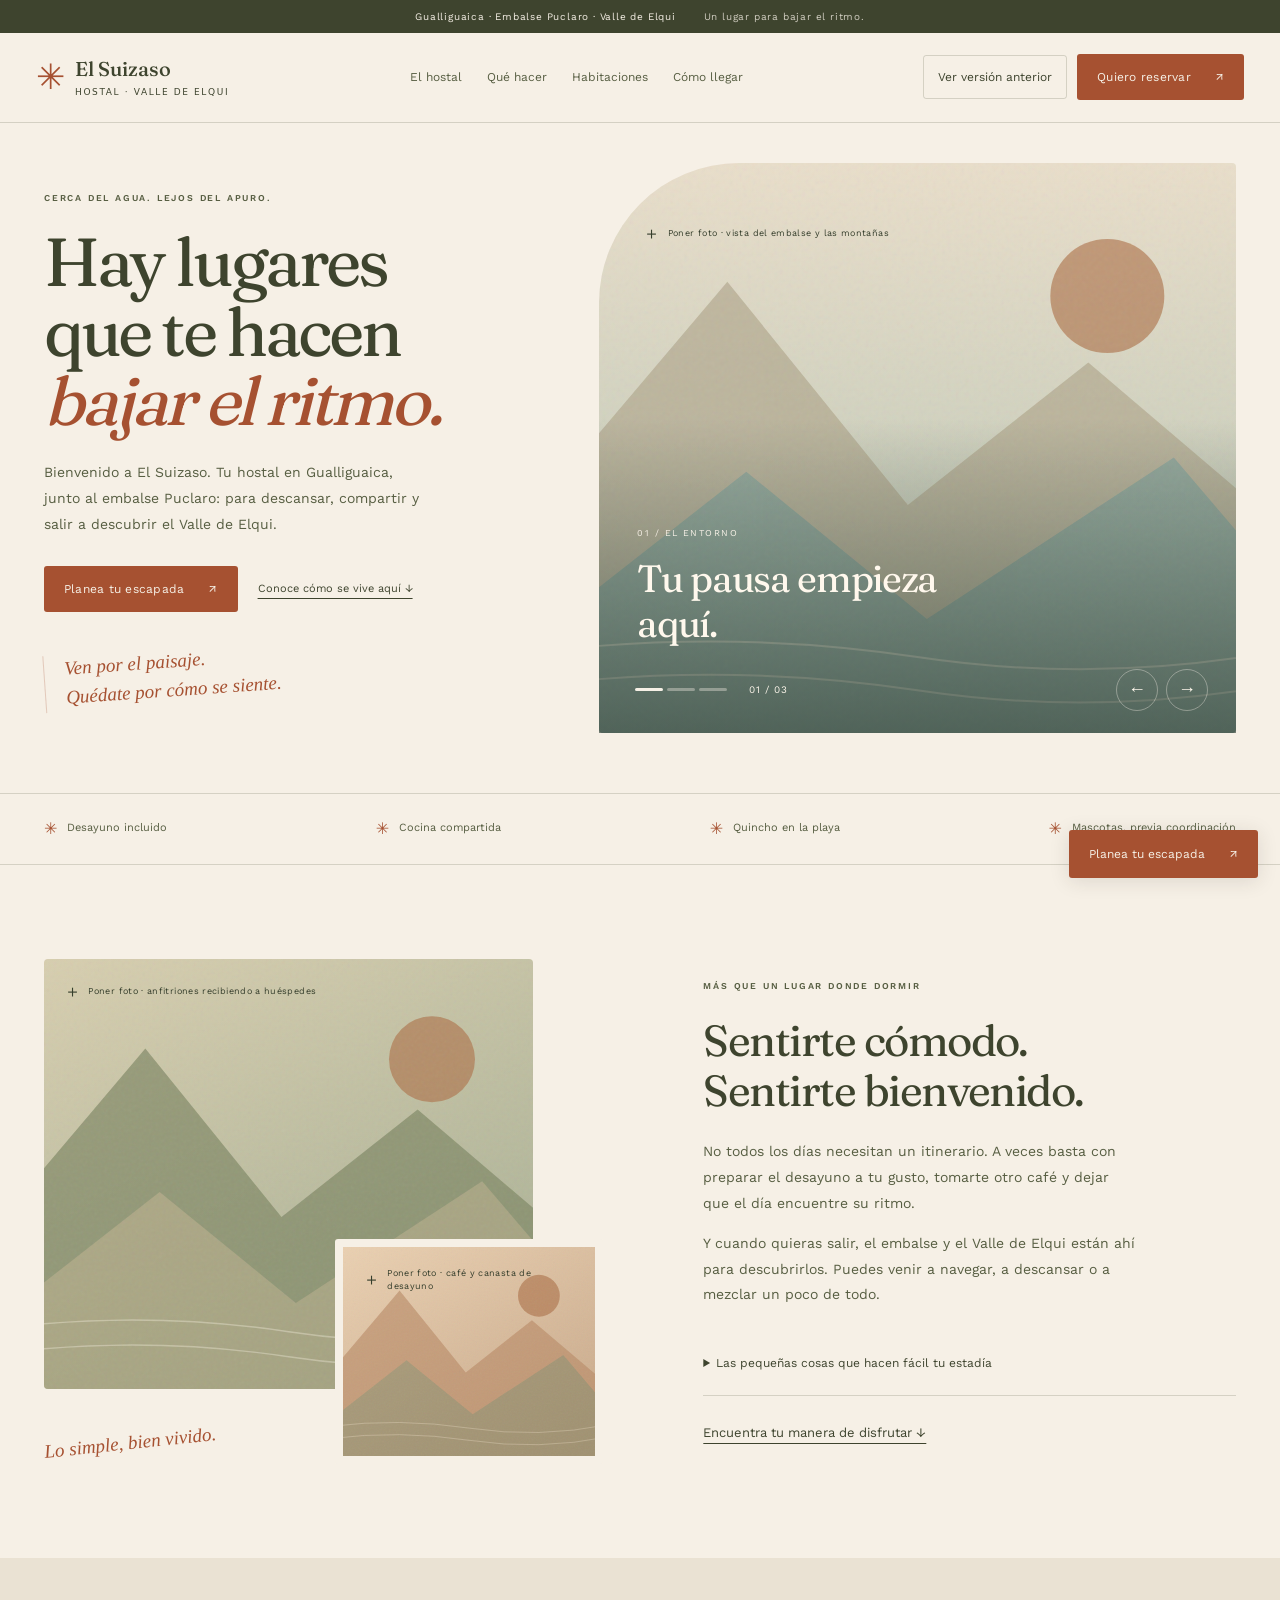
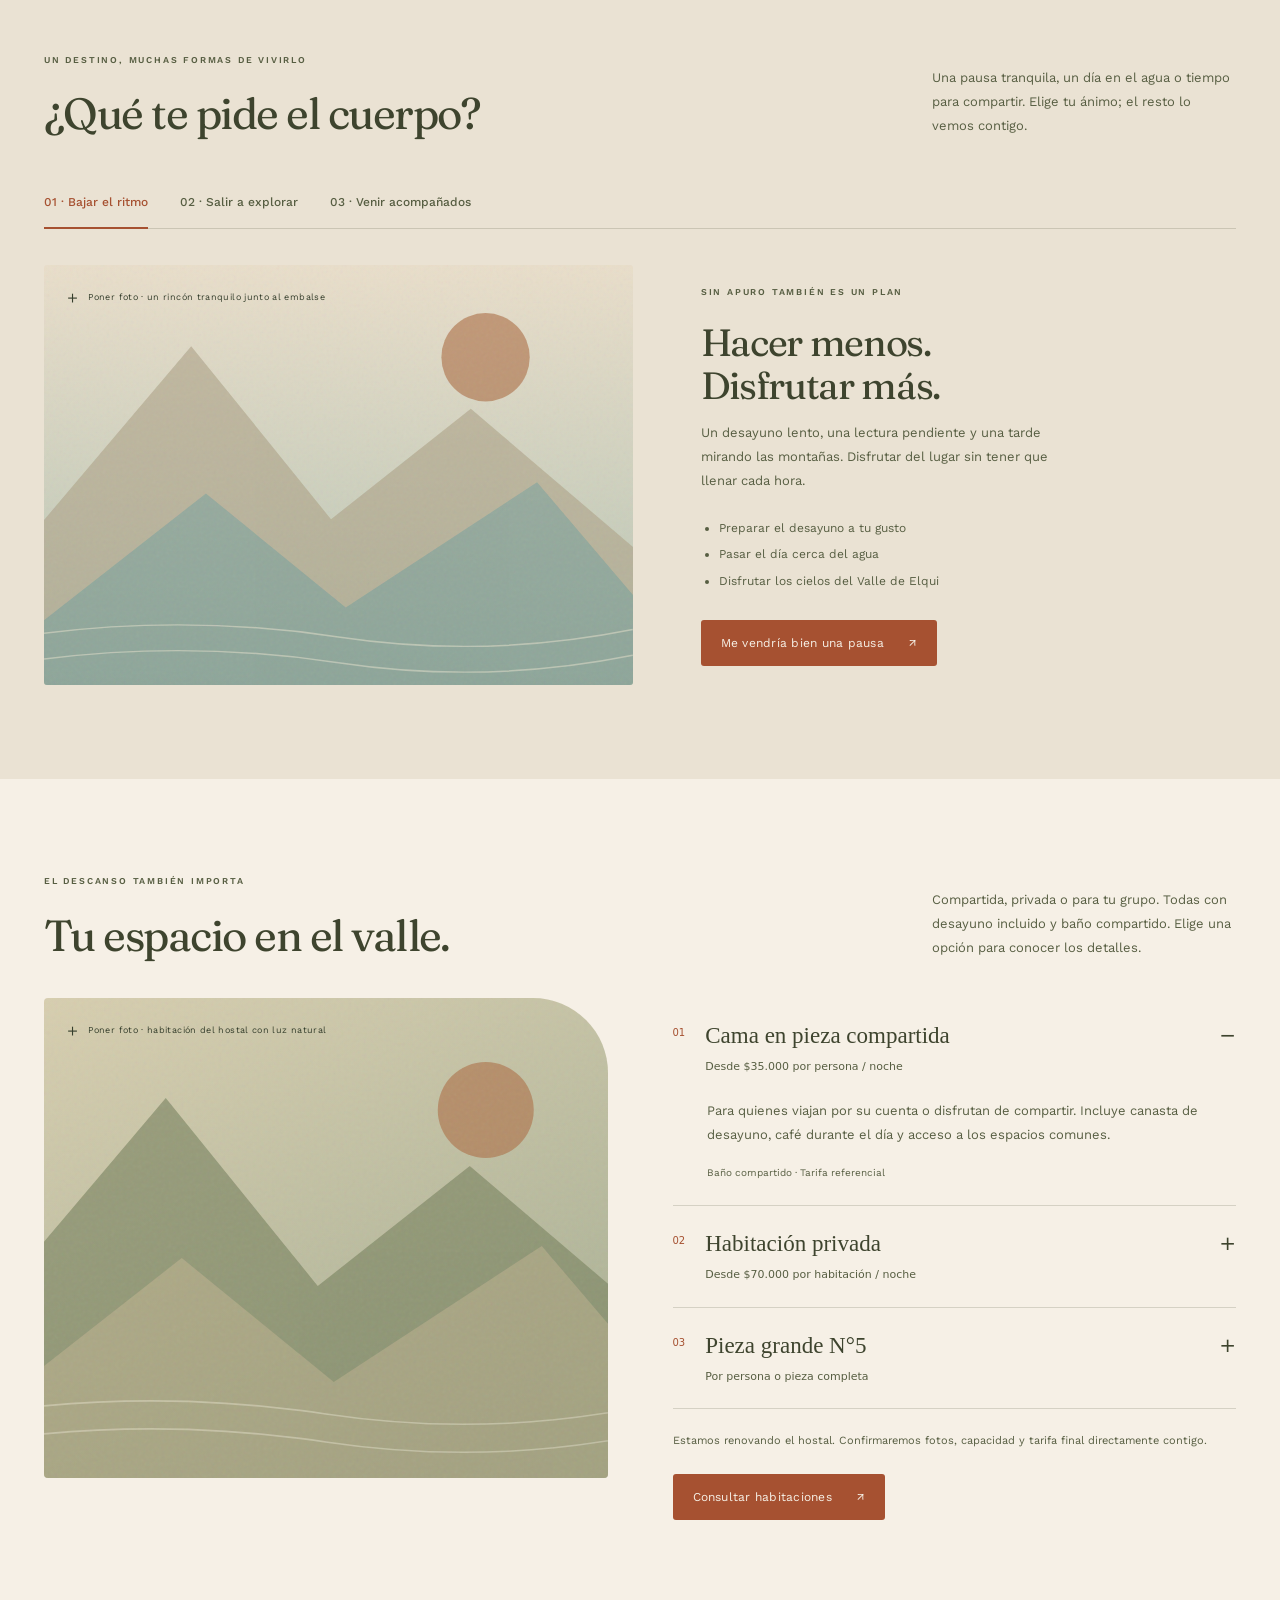
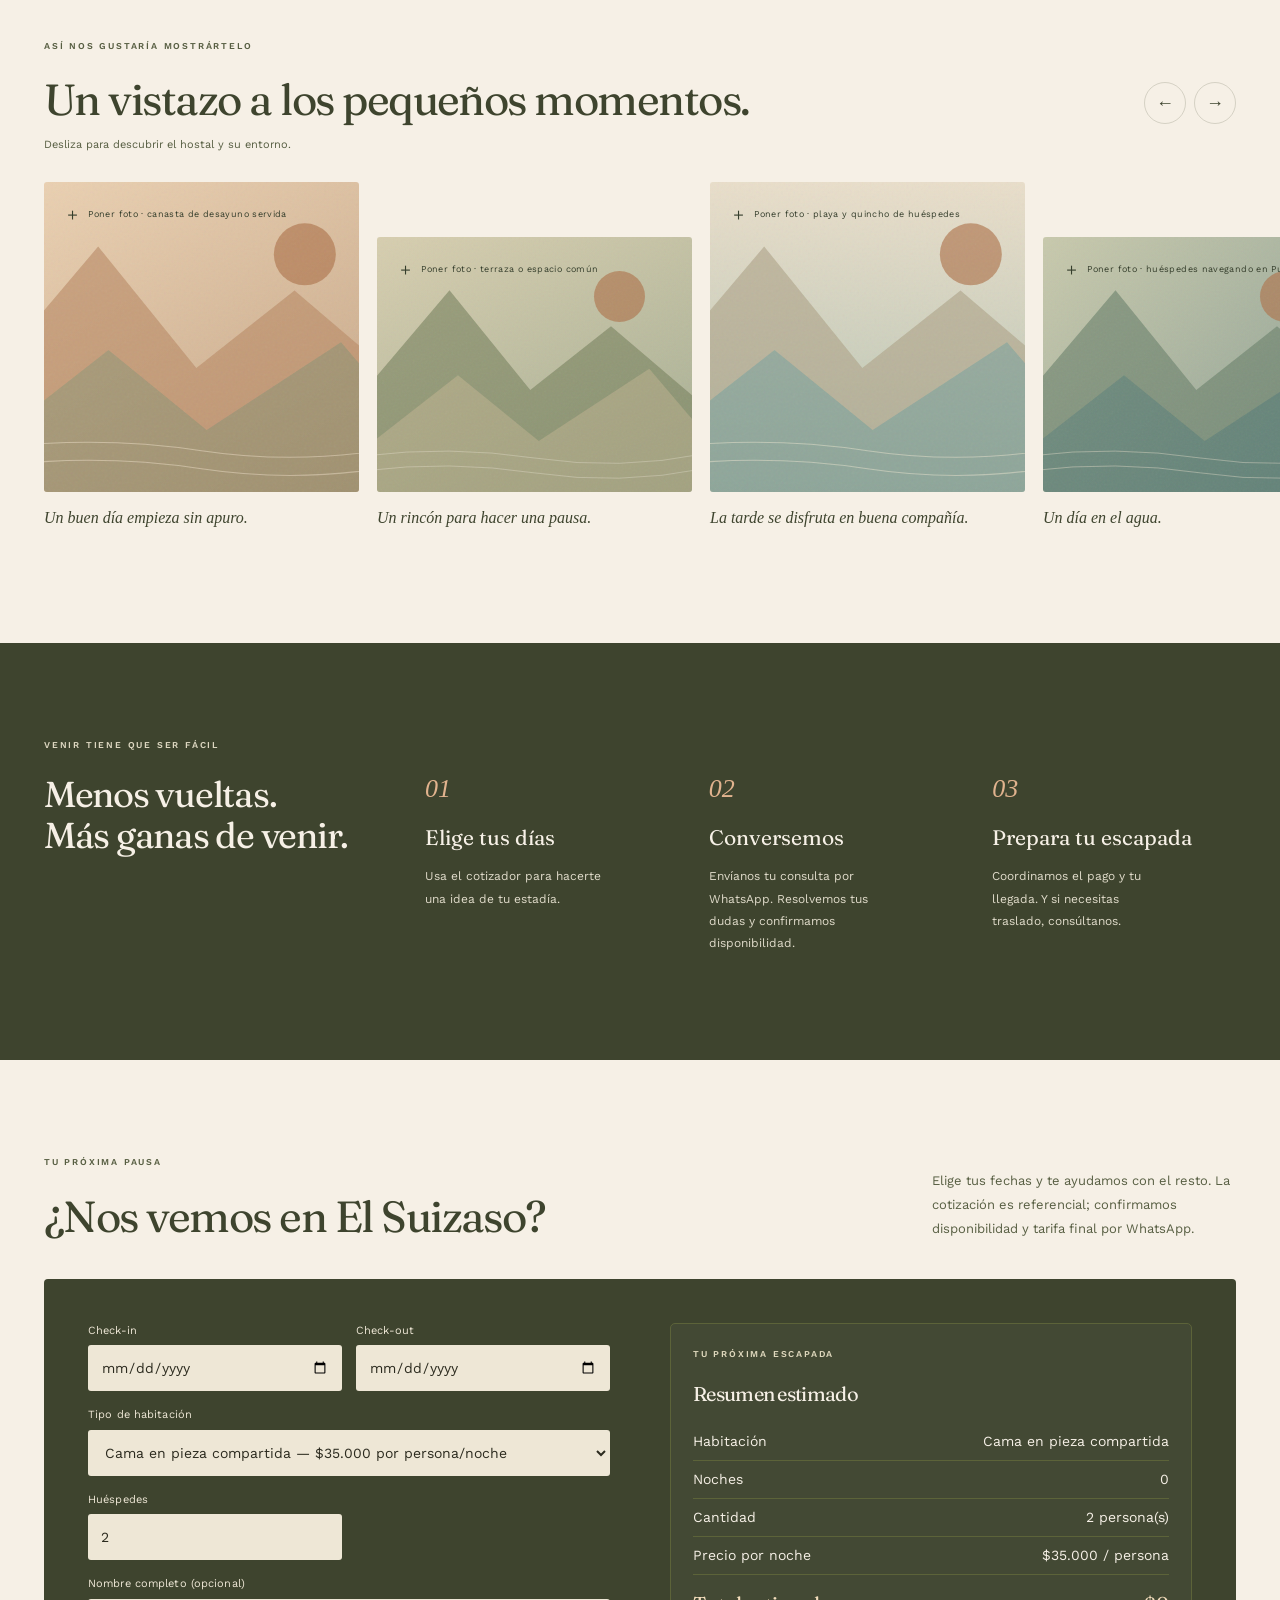
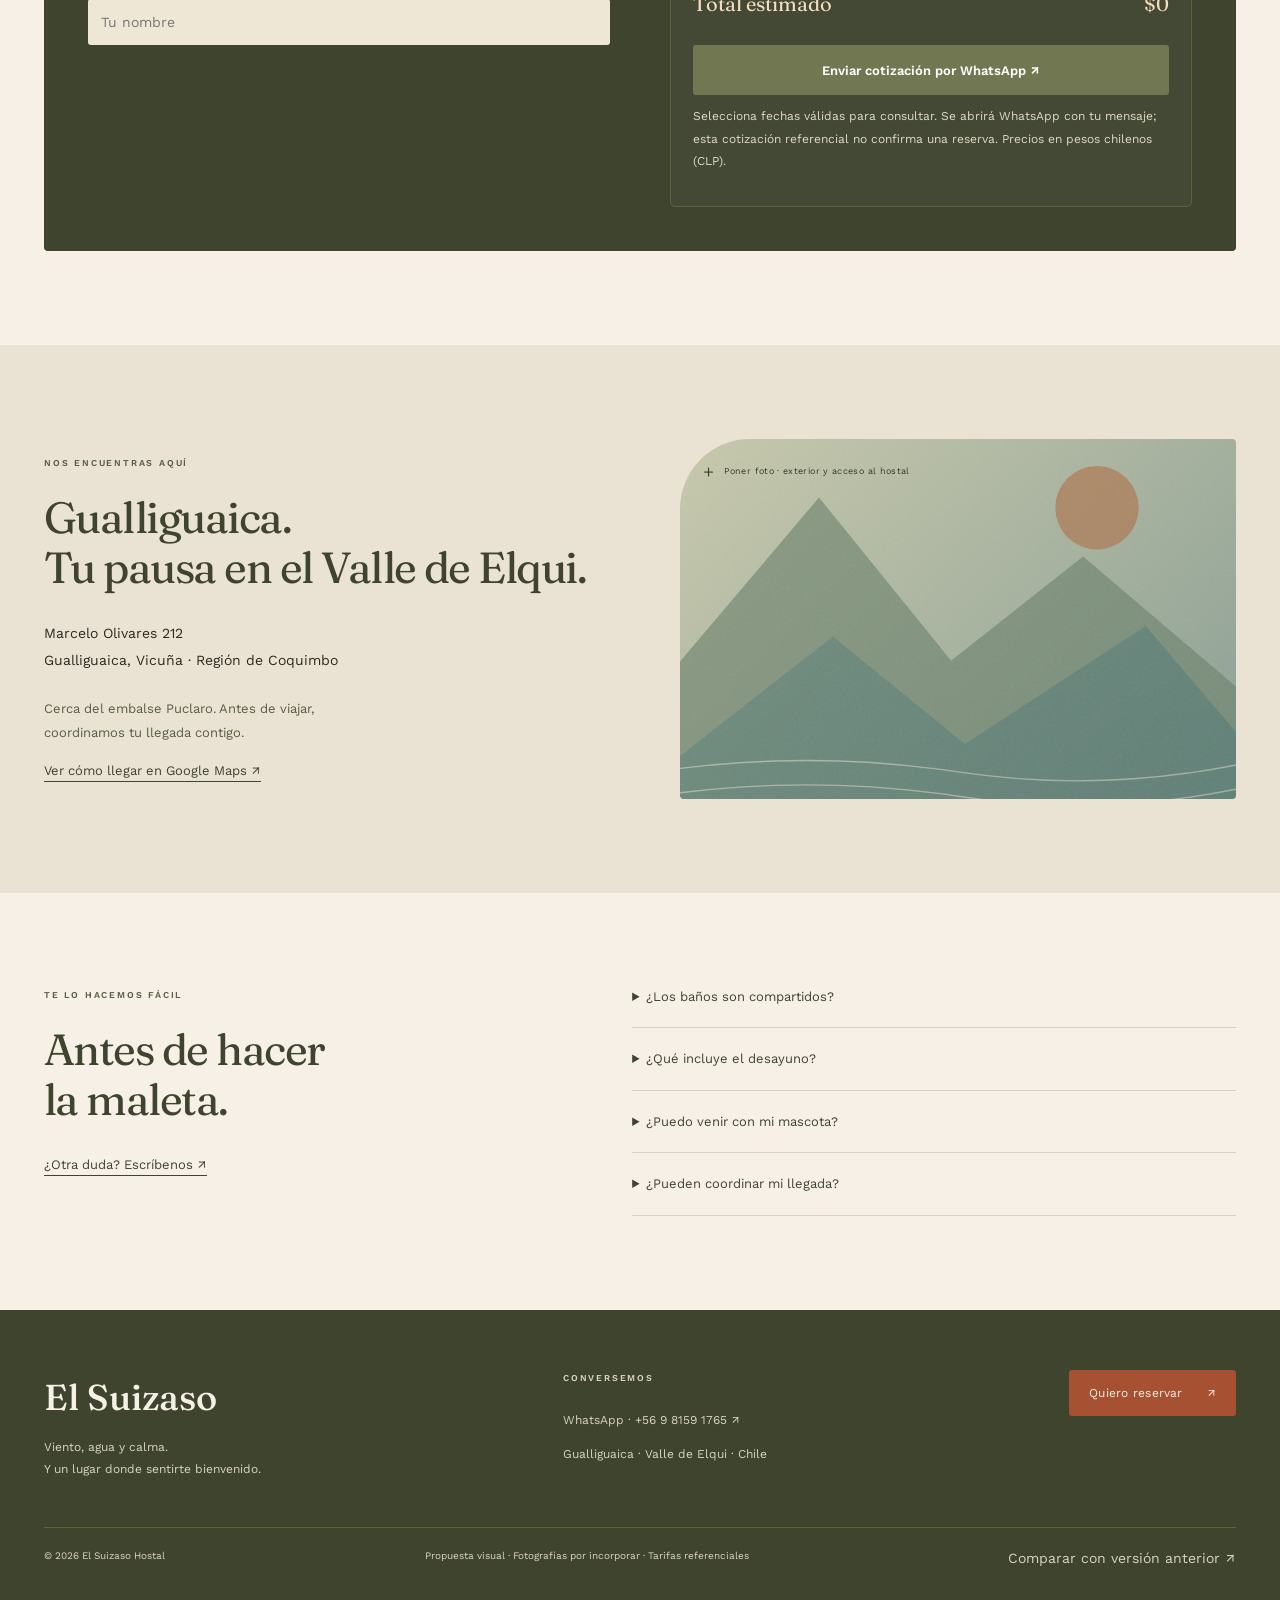
==== propuesta.html @ ba6cda64 "Add warm photo-led proposal with manual carousel, progressive exploration and comparison navigation" ====
<!DOCTYPE html><html lang="es"><head>
<meta charset="UTF-8">
<meta name="viewport" content="width=device-width, initial-scale=1.0">
<title>El Suizaso · Una pausa junto al Puclaro | Nueva propuesta</title>
<meta name="description" content="El Suizaso: hostal en Gualliguaica, cerca del embalse Puclaro, Valle de Elqui. Habitaciones privadas y compartidas, desayuno y consultas por WhatsApp.">
<meta name="theme-color" content="#3f4227">
<meta name="robots" content="noindex,follow">
<meta property="og:type" content="website">
<meta property="og:locale" content="es_CL">
<meta property="og:site_name" content="El Suizaso">
<meta property="og:title" content="El Suizaso · Tu pausa junto al Puclaro">
<meta property="og:description" content="Hostal en Gualliguaica, Valle de Elqui. Descanso, desayuno y kitesurf cerca del embalse Puclaro.">
<meta name="twitter:card" content="summary">
<link rel="icon" type="image/svg+xml" href="assets/favicon.svg">
<link rel="preload" href="assets/fraunces-400.woff" as="font" type="font/woff" crossorigin>
<link rel="preload" href="assets/work-sans-400.woff" as="font" type="font/woff" crossorigin>
<link rel="stylesheet" href="assets/styles.css?v=20261108-propuesta"><link rel="stylesheet" href="assets/propuesta.css">
<script src="assets/main.js" defer></script><script src="assets/propuesta.js" defer></script>

<script type="application/ld+json">{"@context": "https://schema.org", "@type": "Hostel", "name": "El Suizaso", "description": "Hostal en Gualliguaica, cerca del embalse Puclaro, Valle de Elqui. Habitaciones privadas y compartidas con baños compartidos y desayuno incluido.", "telephone": "+56981591765", "address": {"@type": "PostalAddress", "streetAddress": "Marcelo Olivares 212", "addressLocality": "Gualliguaica, Vicuña", "addressRegion": "Coquimbo", "addressCountry": "CL"}, "petsAllowed": true, "url": "https://el-suizaso.vercel.app/", "@id": "https://el-suizaso.vercel.app/#hostal"}</script>

<!-- DOMAIN-SEO --><link rel="canonical" href="https://el-suizaso.vercel.app/propuesta"><meta property="og:url" content="https://el-suizaso.vercel.app/"><!-- /DOMAIN-SEO -->
</head><body class="proposal-page"><a class="skip-link" href="#contenido">Saltar al contenido</a>
<div class="location-strip">Gualliguaica · Embalse Puclaro · Valle de Elqui <span>Un lugar para bajar el ritmo.</span></div>
<header><div class="nav"><a class="brand" href="/" aria-label="El Suizaso, versión original"><span class="brand-symbol" aria-hidden="true">✳</span><span class="display">El Suizaso<small>HOSTAL · VALLE DE ELQUI</small></span></a><button class="menu-toggle" type="button" aria-expanded="false" aria-controls="menu">Menú ☰</button><nav class="navlinks" id="menu" aria-label="Navegación principal"><a href="#experiencia">El hostal</a><a href="#panoramas">Qué hacer</a><a href="#habitaciones">Habitaciones</a><a href="#ubicacion">Cómo llegar</a></nav><div class="nav-actions"><a class="proposal-link" href="/">Ver versión anterior</a><a class="nav-cta " href="#reservar">Quiero reservar <span aria-hidden="true">↗</span></a></div></div></header>
<noscript><style>.plan-tabs,.slider-controls,.gallery-controls{display:none}.plan-panel[hidden]{display:grid!important;margin-top:32px}</style></noscript><main id="contenido">
<section class="p-hero"><div class="wrap p-hero-layout"><div class="p-hero-copy"><p class="eyebrow">CERCA DEL AGUA. LEJOS DEL APURO.</p><h1>Hay lugares<br>que te hacen<br><em>bajar el ritmo.</em></h1><p>Bienvenido a El Suizaso. Tu hostal en Gualliguaica, junto al embalse Puclaro: para descansar, compartir y salir a descubrir el Valle de Elqui.</p><div class="p-actions"><a class="nav-cta " href="#reservar">Planea tu escapada <span aria-hidden="true">↗</span></a><a class="text-link" href="#experiencia">Conoce cómo se vive aquí ↓</a></div><div class="hero-handnote">Ven por el paisaje.<br>Quédate por cómo se siente.</div></div>
<div class="hero-slider" role="region" aria-roledescription="carrusel" aria-label="Un vistazo a tu estadía"><div class="slide" data-slide><div class="photo photo-lake " role="img" aria-label="Espacio para fotografía: vista del embalse y las montañas"><span class="photo-grain" aria-hidden="true"></span><svg class="photo-landscape" viewBox="0 0 800 600" preserveAspectRatio="xMidYMid slice" aria-hidden="true"><circle cx="600" cy="140" r="60"/><path class="mountain-back" d="M-50 420 200 125 390 360 580 210 850 440V650H-50Z"/><path class="mountain-front" d="M-80 560 220 325 410 480 670 310 900 580V650H-80Z"/><path class="water-line" d="M0 515Q200 490 400 520T800 510M0 550Q200 525 400 555T800 545"/></svg><span class="photo-label"><span aria-hidden="true">＋</span> Poner foto · vista del embalse y las montañas</span></div><div class="slide-caption"><span>01 / EL ENTORNO</span><h2>Tu pausa empieza aquí.</h2></div></div><div class="slide" data-slide hidden><div class="photo photo-home " role="img" aria-label="Espacio para fotografía: terraza o rincón de descanso del hostal"><span class="photo-grain" aria-hidden="true"></span><svg class="photo-landscape" viewBox="0 0 800 600" preserveAspectRatio="xMidYMid slice" aria-hidden="true"><circle cx="600" cy="140" r="60"/><path class="mountain-back" d="M-50 420 200 125 390 360 580 210 850 440V650H-50Z"/><path class="mountain-front" d="M-80 560 220 325 410 480 670 310 900 580V650H-80Z"/><path class="water-line" d="M0 515Q200 490 400 520T800 510M0 550Q200 525 400 555T800 545"/></svg><span class="photo-label"><span aria-hidden="true">＋</span> Poner foto · terraza o rincón de descanso del hostal</span></div><div class="slide-caption"><span>02 / EL HOSTAL</span><h2>Estar también es un panorama.</h2></div></div><div class="slide" data-slide hidden><div class="photo photo-warm " role="img" aria-label="Espacio para fotografía: desayuno y momentos compartidos"><span class="photo-grain" aria-hidden="true"></span><svg class="photo-landscape" viewBox="0 0 800 600" preserveAspectRatio="xMidYMid slice" aria-hidden="true"><circle cx="600" cy="140" r="60"/><path class="mountain-back" d="M-50 420 200 125 390 360 580 210 850 440V650H-50Z"/><path class="mountain-front" d="M-80 560 220 325 410 480 670 310 900 580V650H-80Z"/><path class="water-line" d="M0 515Q200 490 400 520T800 510M0 550Q200 525 400 555T800 545"/></svg><span class="photo-label"><span aria-hidden="true">＋</span> Poner foto · desayuno y momentos compartidos</span></div><div class="slide-caption"><span>03 / LOS PEQUEÑOS MOMENTOS</span><h2>Un café. Una conversación. Ningún apuro.</h2></div></div><div class="slider-controls"><div class="slider-dots" role="group" aria-label="Elegir fotografía"><button type="button" data-slide-to="0" aria-label="Ver el entorno" aria-pressed="true"></button><button type="button" data-slide-to="1" aria-label="Ver el hostal" aria-pressed="false"></button><button type="button" data-slide-to="2" aria-label="Ver los momentos" aria-pressed="false"></button></div><span class="slider-count" aria-live="polite" aria-atomic="true">01 / 03</span><div class="slider-arrows"><button type="button" data-slide-prev aria-label="Fotografía anterior">←</button><button type="button" data-slide-next aria-label="Fotografía siguiente">→</button></div></div></div></div></section>
<div class="comfort-strip"><div class="wrap"><span>Desayuno incluido</span><span>Cocina compartida</span><span>Quincho en la playa</span><span>Mascotas, previa coordinación</span></div></div>
<section id="experiencia" class="experience"><div class="wrap story-layout"><div class="story-photos"><div class="photo photo-home story-main" role="img" aria-label="Espacio para fotografía: anfitriones recibiendo a huéspedes"><span class="photo-grain" aria-hidden="true"></span><svg class="photo-landscape" viewBox="0 0 800 600" preserveAspectRatio="xMidYMid slice" aria-hidden="true"><circle cx="600" cy="140" r="60"/><path class="mountain-back" d="M-50 420 200 125 390 360 580 210 850 440V650H-50Z"/><path class="mountain-front" d="M-80 560 220 325 410 480 670 310 900 580V650H-80Z"/><path class="water-line" d="M0 515Q200 490 400 520T800 510M0 550Q200 525 400 555T800 545"/></svg><span class="photo-label"><span aria-hidden="true">＋</span> Poner foto · anfitriones recibiendo a huéspedes</span></div><div class="photo photo-warm story-detail" role="img" aria-label="Espacio para fotografía: café y canasta de desayuno"><span class="photo-grain" aria-hidden="true"></span><svg class="photo-landscape" viewBox="0 0 800 600" preserveAspectRatio="xMidYMid slice" aria-hidden="true"><circle cx="600" cy="140" r="60"/><path class="mountain-back" d="M-50 420 200 125 390 360 580 210 850 440V650H-50Z"/><path class="mountain-front" d="M-80 560 220 325 410 480 670 310 900 580V650H-80Z"/><path class="water-line" d="M0 515Q200 490 400 520T800 510M0 550Q200 525 400 555T800 545"/></svg><span class="photo-label"><span aria-hidden="true">＋</span> Poner foto · café y canasta de desayuno</span></div><span class="photo-note">Lo simple, bien vivido.</span></div><div class="story-copy"><p class="eyebrow">MÁS QUE UN LUGAR DONDE DORMIR</p><h2>Sentirte cómodo.<br>Sentirte bienvenido.</h2><p>No todos los días necesitan un itinerario. A veces basta con preparar el desayuno a tu gusto, tomarte otro café y dejar que el día encuentre su ritmo.</p><p>Y cuando quieras salir, el embalse y el Valle de Elqui están ahí para descubrirlos. Puedes venir a navegar, a descansar o a mezclar un poco de todo.</p><details class="story-details"><summary>Las pequeñas cosas que hacen fácil tu estadía</summary><p>Desayuno en canasta, café durante el día, cocina compartida y acceso a refrigerador. Además, podemos coordinar tu llegada, el traslado desde el aeropuerto y horarios de entrada y salida según disponibilidad.</p></details><a class="text-link" href="#panoramas">Encuentra tu manera de disfrutar ↓</a></div></div></section>
<section id="panoramas" class="plans"><div class="wrap"><div class="p-section-head"><div><p class="eyebrow">UN DESTINO, MUCHAS FORMAS DE VIVIRLO</p><h2>¿Qué te pide el cuerpo?</h2></div><p>Una pausa tranquila, un día en el agua o tiempo para compartir. Elige tu ánimo; el resto lo vemos contigo.</p></div><div class="plan-tabs" role="tablist" aria-label="Ideas para tu estadía"><button role="tab" id="tab-calma" aria-selected="true" aria-controls="panel-calma" tabindex="0" type="button">01 · Bajar el ritmo</button><button role="tab" id="tab-agua" aria-selected="false" aria-controls="panel-agua" tabindex="-1" type="button">02 · Salir a explorar</button><button role="tab" id="tab-juntos" aria-selected="false" aria-controls="panel-juntos" tabindex="-1" type="button">03 · Venir acompañados</button></div>
<div class="plan-panel" id="panel-calma" role="tabpanel" aria-labelledby="tab-calma" tabindex="0"><div class="photo photo-lake " role="img" aria-label="Espacio para fotografía: un rincón tranquilo junto al embalse"><span class="photo-grain" aria-hidden="true"></span><svg class="photo-landscape" viewBox="0 0 800 600" preserveAspectRatio="xMidYMid slice" aria-hidden="true"><circle cx="600" cy="140" r="60"/><path class="mountain-back" d="M-50 420 200 125 390 360 580 210 850 440V650H-50Z"/><path class="mountain-front" d="M-80 560 220 325 410 480 670 310 900 580V650H-80Z"/><path class="water-line" d="M0 515Q200 490 400 520T800 510M0 550Q200 525 400 555T800 545"/></svg><span class="photo-label"><span aria-hidden="true">＋</span> Poner foto · un rincón tranquilo junto al embalse</span></div><div class="plan-copy"><p class="eyebrow">SIN APURO TAMBIÉN ES UN PLAN</p><h3>Hacer menos.<br>Disfrutar más.</h3><p>Un desayuno lento, una lectura pendiente y una tarde mirando las montañas. Disfrutar del lugar sin tener que llenar cada hora.</p><ul><li>Preparar el desayuno a tu gusto</li><li>Pasar el día cerca del agua</li><li>Disfrutar los cielos del Valle de Elqui</li></ul><a class="nav-cta " href="#reservar">Me vendría bien una pausa <span aria-hidden="true">↗</span></a></div></div>
<div class="plan-panel" id="panel-agua" role="tabpanel" aria-labelledby="tab-agua" tabindex="0" hidden><div class="photo photo-olive " role="img" aria-label="Espacio para fotografía: kitesurf y actividades en el embalse Puclaro"><span class="photo-grain" aria-hidden="true"></span><svg class="photo-landscape" viewBox="0 0 800 600" preserveAspectRatio="xMidYMid slice" aria-hidden="true"><circle cx="600" cy="140" r="60"/><path class="mountain-back" d="M-50 420 200 125 390 360 580 210 850 440V650H-50Z"/><path class="mountain-front" d="M-80 560 220 325 410 480 670 310 900 580V650H-80Z"/><path class="water-line" d="M0 515Q200 490 400 520T800 510M0 550Q200 525 400 555T800 545"/></svg><span class="photo-label"><span aria-hidden="true">＋</span> Poner foto · kitesurf y actividades en el embalse Puclaro</span></div><div class="plan-copy"><p class="eyebrow">PARA LOS DÍAS CON GANAS DE MÁS</p><h3>Un poco de viento.<br>Muchas ganas de salir.</h3><p>Puclaro es uno de los spots de kitesurf conocidos de Chile. Consulta por escuelas de la zona, clases y convenios para huéspedes, o pregunta por ideas para recorrer el valle.</p><ul><li>Kitesurf en el embalse Puclaro</li><li>Consultar opciones para conocer el Valle de Elqui</li><li>Guardado de equipos, con condiciones por confirmar</li></ul><a class="nav-cta " href="#reservar">Planear mi estadía <span aria-hidden="true">↗</span></a></div></div>
<div class="plan-panel" id="panel-juntos" role="tabpanel" aria-labelledby="tab-juntos" tabindex="0" hidden><div class="photo photo-warm " role="img" aria-label="Espacio para fotografía: amigos compartiendo en el quincho"><span class="photo-grain" aria-hidden="true"></span><svg class="photo-landscape" viewBox="0 0 800 600" preserveAspectRatio="xMidYMid slice" aria-hidden="true"><circle cx="600" cy="140" r="60"/><path class="mountain-back" d="M-50 420 200 125 390 360 580 210 850 440V650H-50Z"/><path class="mountain-front" d="M-80 560 220 325 410 480 670 310 900 580V650H-80Z"/><path class="water-line" d="M0 515Q200 490 400 520T800 510M0 550Q200 525 400 555T800 545"/></svg><span class="photo-label"><span aria-hidden="true">＋</span> Poner foto · amigos compartiendo en el quincho</span></div><div class="plan-copy"><p class="eyebrow">LOS BUENOS MOMENTOS SE COMPARTEN</p><h3>Ven con los tuyos.<br>Haz espacio para estar.</h3><p>Una escapada con amigos, un viaje en grupo o unos días con tu mascota. Cuéntanos cómo vienes y coordinamos la opción de habitación que te acomode.</p><ul><li>Quincho en la playa para huéspedes</li><li>Habitaciones privadas y pieza grande</li><li>Mascotas, previa coordinación de condiciones</li></ul><a class="nav-cta " href="#reservar">Organizar nuestra escapada <span aria-hidden="true">↗</span></a></div></div></div></section>
<section id="habitaciones" class="p-rooms"><div class="wrap"><div class="p-section-head"><div><p class="eyebrow">EL DESCANSO TAMBIÉN IMPORTA</p><h2>Tu espacio en el valle.</h2></div><p>Compartida, privada o para tu grupo. Todas con desayuno incluido y baño compartido. Elige una opción para conocer los detalles.</p></div><div class="room-explore"><div class="photo photo-home room-feature" role="img" aria-label="Espacio para fotografía: habitación del hostal con luz natural"><span class="photo-grain" aria-hidden="true"></span><svg class="photo-landscape" viewBox="0 0 800 600" preserveAspectRatio="xMidYMid slice" aria-hidden="true"><circle cx="600" cy="140" r="60"/><path class="mountain-back" d="M-50 420 200 125 390 360 580 210 850 440V650H-50Z"/><path class="mountain-front" d="M-80 560 220 325 410 480 670 310 900 580V650H-80Z"/><path class="water-line" d="M0 515Q200 490 400 520T800 510M0 550Q200 525 400 555T800 545"/></svg><span class="photo-label"><span aria-hidden="true">＋</span> Poner foto · habitación del hostal con luz natural</span></div><div class="room-options"><details open><summary><span>01</span><span>Cama en pieza compartida<small>Desde $35.000 por persona / noche</small></span></summary><div class="room-description"><p>Para quienes viajan por su cuenta o disfrutan de compartir. Incluye canasta de desayuno, café durante el día y acceso a los espacios comunes.</p><span>Baño compartido · Tarifa referencial</span></div></details><details><summary><span>02</span><span>Habitación privada<small>Desde $70.000 por habitación / noche</small></span></summary><div class="room-description"><p>Un espacio para ti o tu grupo dentro de la vida del hostal. Incluye desayuno y acceso a cocina y quincho.</p><span>Baño compartido · Capacidad por confirmar · Tarifa referencial</span></div></details><details><summary><span>03</span><span>Pieza grande N°5<small>Por persona o pieza completa</small></span></summary><div class="room-description"><p>$35.000 por persona o $140.000 la pieza completa por noche. Consulta la capacidad y disponibilidad antes de confirmar.</p><span>Baño compartido · Desayuno incluido · Tarifas referenciales</span></div></details><p class="room-disclaimer">Estamos renovando el hostal. Confirmaremos fotos, capacidad y tarifa final directamente contigo.</p><a class="nav-cta " href="#reservar">Consultar habitaciones <span aria-hidden="true">↗</span></a></div></div></div></section>
<section class="moments" id="galeria"><div class="wrap"><div class="p-section-head"><div><p class="eyebrow">ASÍ NOS GUSTARÍA MOSTRÁRTELO</p><h2>Un vistazo a los pequeños momentos.</h2></div><div class="gallery-controls"><button type="button" data-gallery-prev aria-label="Ver fotografías anteriores">←</button><button type="button" data-gallery-next aria-label="Ver más fotografías">→</button></div></div><p class="gallery-help">Desliza para descubrir el hostal y su entorno.</p></div><div class="moment-track" tabindex="0" role="region" aria-label="Galería de espacios y momentos del hostal"><figure><div class="photo photo-warm " role="img" aria-label="Espacio para fotografía: canasta de desayuno servida"><span class="photo-grain" aria-hidden="true"></span><svg class="photo-landscape" viewBox="0 0 800 600" preserveAspectRatio="xMidYMid slice" aria-hidden="true"><circle cx="600" cy="140" r="60"/><path class="mountain-back" d="M-50 420 200 125 390 360 580 210 850 440V650H-50Z"/><path class="mountain-front" d="M-80 560 220 325 410 480 670 310 900 580V650H-80Z"/><path class="water-line" d="M0 515Q200 490 400 520T800 510M0 550Q200 525 400 555T800 545"/></svg><span class="photo-label"><span aria-hidden="true">＋</span> Poner foto · canasta de desayuno servida</span></div><figcaption>Un buen día empieza sin apuro.</figcaption></figure><figure><div class="photo photo-home " role="img" aria-label="Espacio para fotografía: terraza o espacio común"><span class="photo-grain" aria-hidden="true"></span><svg class="photo-landscape" viewBox="0 0 800 600" preserveAspectRatio="xMidYMid slice" aria-hidden="true"><circle cx="600" cy="140" r="60"/><path class="mountain-back" d="M-50 420 200 125 390 360 580 210 850 440V650H-50Z"/><path class="mountain-front" d="M-80 560 220 325 410 480 670 310 900 580V650H-80Z"/><path class="water-line" d="M0 515Q200 490 400 520T800 510M0 550Q200 525 400 555T800 545"/></svg><span class="photo-label"><span aria-hidden="true">＋</span> Poner foto · terraza o espacio común</span></div><figcaption>Un rincón para hacer una pausa.</figcaption></figure><figure><div class="photo photo-lake " role="img" aria-label="Espacio para fotografía: playa y quincho de huéspedes"><span class="photo-grain" aria-hidden="true"></span><svg class="photo-landscape" viewBox="0 0 800 600" preserveAspectRatio="xMidYMid slice" aria-hidden="true"><circle cx="600" cy="140" r="60"/><path class="mountain-back" d="M-50 420 200 125 390 360 580 210 850 440V650H-50Z"/><path class="mountain-front" d="M-80 560 220 325 410 480 670 310 900 580V650H-80Z"/><path class="water-line" d="M0 515Q200 490 400 520T800 510M0 550Q200 525 400 555T800 545"/></svg><span class="photo-label"><span aria-hidden="true">＋</span> Poner foto · playa y quincho de huéspedes</span></div><figcaption>La tarde se disfruta en buena compañía.</figcaption></figure><figure><div class="photo photo-olive " role="img" aria-label="Espacio para fotografía: huéspedes navegando en Puclaro"><span class="photo-grain" aria-hidden="true"></span><svg class="photo-landscape" viewBox="0 0 800 600" preserveAspectRatio="xMidYMid slice" aria-hidden="true"><circle cx="600" cy="140" r="60"/><path class="mountain-back" d="M-50 420 200 125 390 360 580 210 850 440V650H-50Z"/><path class="mountain-front" d="M-80 560 220 325 410 480 670 310 900 580V650H-80Z"/><path class="water-line" d="M0 515Q200 490 400 520T800 510M0 550Q200 525 400 555T800 545"/></svg><span class="photo-label"><span aria-hidden="true">＋</span> Poner foto · huéspedes navegando en Puclaro</span></div><figcaption>Un día en el agua.</figcaption></figure><figure><div class="photo photo-home " role="img" aria-label="Espacio para fotografía: detalles del interior del hostal"><span class="photo-grain" aria-hidden="true"></span><svg class="photo-landscape" viewBox="0 0 800 600" preserveAspectRatio="xMidYMid slice" aria-hidden="true"><circle cx="600" cy="140" r="60"/><path class="mountain-back" d="M-50 420 200 125 390 360 580 210 850 440V650H-50Z"/><path class="mountain-front" d="M-80 560 220 325 410 480 670 310 900 580V650H-80Z"/><path class="water-line" d="M0 515Q200 490 400 520T800 510M0 550Q200 525 400 555T800 545"/></svg><span class="photo-label"><span aria-hidden="true">＋</span> Poner foto · detalles del interior del hostal</span></div><figcaption>Espacios sencillos para sentirte cómodo.</figcaption></figure><figure><div class="photo photo-warm " role="img" aria-label="Espacio para fotografía: anfitriones y huéspedes"><span class="photo-grain" aria-hidden="true"></span><svg class="photo-landscape" viewBox="0 0 800 600" preserveAspectRatio="xMidYMid slice" aria-hidden="true"><circle cx="600" cy="140" r="60"/><path class="mountain-back" d="M-50 420 200 125 390 360 580 210 850 440V650H-50Z"/><path class="mountain-front" d="M-80 560 220 325 410 480 670 310 900 580V650H-80Z"/><path class="water-line" d="M0 515Q200 490 400 520T800 510M0 550Q200 525 400 555T800 545"/></svg><span class="photo-label"><span aria-hidden="true">＋</span> Poner foto · anfitriones y huéspedes</span></div><figcaption>Lo mejor de viajar: las personas.</figcaption></figure></div></section>
<section class="easy-stay"><div class="wrap"><p class="eyebrow">VENIR TIENE QUE SER FÁCIL</p><div class="easy-layout"><h2>Menos vueltas.<br>Más ganas de venir.</h2><div class="easy-step"><span>01</span><h3>Elige tus días</h3><p>Usa el cotizador para hacerte una idea de tu estadía.</p></div><div class="easy-step"><span>02</span><h3>Conversemos</h3><p>Envíanos tu consulta por WhatsApp. Resolvemos tus dudas y confirmamos disponibilidad.</p></div><div class="easy-step"><span>03</span><h3>Prepara tu escapada</h3><p>Coordinamos el pago y tu llegada. Y si necesitas traslado, consúltanos.</p></div></div></div></section>
<section class="booking p-booking" id="reservar"><div class="wrap"><div class="p-section-head"><div><p class="eyebrow">TU PRÓXIMA PAUSA</p><h2>¿Nos vemos en El Suizaso?</h2></div><p>Elige tus fechas y te ayudamos con el resto. La cotización es referencial; confirmamos disponibilidad y tarifa final por WhatsApp.</p></div><noscript><p>Consulta tu estadía por <a href="https://wa.me/56981591765">WhatsApp</a>.</p></noscript><form class="booking-panel" id="booking-form">
      <div>
        <div class="field-row">
          <div class="field-group">
            <label for="checkin">Check-in</label>
            <input type="date" id="checkin" required>
          </div>
          <div class="field-group">
            <label for="checkout">Check-out</label>
            <input type="date" id="checkout" required>
          </div>
        </div>

        <div class="field-group">
          <label for="roomtype">Tipo de habitación</label>
          <select id="roomtype">
            <option value="35000" data-name="Cama en pieza compartida" data-mode="person">Cama en pieza compartida — $35.000 por persona/noche</option>
            <option value="70000" data-name="Habitación privada" data-mode="room" data-multi="true">Habitación privada — $70.000 por habitación/noche</option>
            <option value="35000" data-name="Pieza grande N°5 (por persona)" data-mode="person">Pieza grande N°5 — $35.000 por persona/noche</option>
            <option value="140000" data-name="Pieza grande N°5 (pieza completa)" data-mode="room">Pieza grande N°5 — $140.000 pieza completa/noche</option>
          </select>
        </div>

        <div class="field-row">
          <div class="field-group">
            <label for="guests">Huéspedes</label>
            <input type="number" id="guests" required step="1" max="100" min="1" value="2">
          </div>
          <div class="field-group" id="roomsWrap">
            <label for="rooms">N° de habitaciones</label>
            <input type="number" id="rooms" required step="1" max="100" min="1" value="1">
          </div>
        </div>

        <div class="field-group">
          <label for="name">Nombre completo (opcional)</label>
          <input type="text" id="name" autocomplete="name" maxlength="100" placeholder="Tu nombre">
        </div>
      </div>

      <div class="summary" id="summary"><p class="eyebrow">TU PRÓXIMA ESCAPADA</p>
        <div class="section-head" style="margin-bottom:18px;">
          <h2 style="font-size:20px;">Resumen estimado</h2>
        </div>
        <div class="summary-row"><span>Habitación</span><span id="sum-room">Doble</span></div>
        <div class="summary-row"><span>Noches</span><span id="sum-nights">0</span></div>
        <div class="summary-row"><span>Cantidad</span><span id="sum-rooms">1</span></div>
        <div class="summary-row"><span>Precio por noche</span><span id="sum-perNight">$35.000</span></div>
        <div class="summary-row total"><span>Total estimado</span><span id="sum-total" aria-live="polite" aria-atomic="true">$0</span></div>
        <button type="submit" class="btn-whatsapp" id="openWhatsapp" disabled>Enviar cotización por WhatsApp ↗</button>
        <p class="note-inline">Selecciona fechas válidas para consultar. Se abrirá WhatsApp con tu mensaje; esta cotización referencial no confirma una reserva. Precios en pesos chilenos (CLP).</p>
      </div>
    </form></div></section>
<section id="ubicacion" class="p-location"><div class="wrap location-layout"><div><p class="eyebrow">NOS ENCUENTRAS AQUÍ</p><h2>Gualliguaica.<br>Tu pausa en el Valle de Elqui.</h2><address>Marcelo Olivares 212<br>Gualliguaica, Vicuña · Región de Coquimbo</address><p>Cerca del embalse Puclaro. Antes de viajar, coordinamos tu llegada contigo.</p><a class="text-link" href="https://www.google.com/maps/search/?api=1&amp;query=Marcelo+Olivares+212+Gualliguaica+Chile" target="_blank" rel="noopener noreferrer">Ver cómo llegar en Google Maps ↗</a></div><div class="photo photo-olive " role="img" aria-label="Espacio para fotografía: exterior y acceso al hostal"><span class="photo-grain" aria-hidden="true"></span><svg class="photo-landscape" viewBox="0 0 800 600" preserveAspectRatio="xMidYMid slice" aria-hidden="true"><circle cx="600" cy="140" r="60"/><path class="mountain-back" d="M-50 420 200 125 390 360 580 210 850 440V650H-50Z"/><path class="mountain-front" d="M-80 560 220 325 410 480 670 310 900 580V650H-80Z"/><path class="water-line" d="M0 515Q200 490 400 520T800 510M0 550Q200 525 400 555T800 545"/></svg><span class="photo-label"><span aria-hidden="true">＋</span> Poner foto · exterior y acceso al hostal</span></div></div></section>
<section class="p-faq"><div class="wrap faq-layout"><div><p class="eyebrow">TE LO HACEMOS FÁCIL</p><h2>Antes de hacer<br>la maleta.</h2><a class="text-link" href="https://wa.me/56981591765" target="_blank" rel="noopener noreferrer">¿Otra duda? Escríbenos ↗</a></div><div><details><summary>¿Los baños son compartidos?</summary><p>Sí. Tanto las habitaciones privadas como las compartidas usan baños compartidos.</p></details><details><summary>¿Qué incluye el desayuno?</summary><p>Una canasta con huevos, pan fresco, fruta de estación, jamón y queso para prepararlo como prefieras. Hay café disponible durante el día.</p></details><details><summary>¿Puedo venir con mi mascota?</summary><p>Sí, previa coordinación. Cuéntanos sobre tu mascota para acordar las condiciones antes de confirmar.</p></details><details><summary>¿Pueden coordinar mi llegada?</summary><p>Consulta por el traslado desde el aeropuerto, sus precios y disponibilidad. Los horarios de entrada y salida también se coordinan según tu itinerario y disponibilidad.</p></details></div></div></section>
</main><footer id="contacto"><div class="wrap"><div class="p-footer-top"><div><span class="display">El Suizaso</span><p>Viento, agua y calma.<br>Y un lugar donde sentirte bienvenido.</p></div><div><p class="eyebrow">CONVERSEMOS</p><a href="https://wa.me/56981591765" target="_blank" rel="noopener noreferrer">WhatsApp · +56 9 8159 1765 ↗</a><p>Gualliguaica · Valle de Elqui · Chile</p></div><a class="nav-cta " href="#reservar">Quiero reservar <span aria-hidden="true">↗</span></a></div><div class="footer-bottom"><span>© 2026 El Suizaso Hostal</span><span>Propuesta visual · Fotografías por incorporar · Tarifas referenciales</span><a href="/">Comparar con versión anterior ↗</a></div></div></footer><a class="p-floating" href="#reservar">Planea tu escapada <span aria-hidden="true">↗</span></a></body></html>
---- assets/styles.css ----
@font-face{font-family:'Fraunces';font-style:normal;font-weight:400;font-display:swap;src:url('fraunces-400.woff') format('woff')}
@font-face{font-family:'Fraunces';font-style:normal;font-weight:500;font-display:swap;src:url('fraunces-500.woff') format('woff')}
@font-face{font-family:'Fraunces';font-style:normal;font-weight:600;font-display:swap;src:url('fraunces-600.woff') format('woff')}
@font-face{font-family:'Work Sans';font-style:normal;font-weight:400;font-display:swap;src:url('work-sans-400.woff') format('woff')}
@font-face{font-family:'Work Sans';font-style:normal;font-weight:500;font-display:swap;src:url('work-sans-500.woff') format('woff')}
@font-face{font-family:'Work Sans';font-style:normal;font-weight:600;font-display:swap;src:url('work-sans-600.woff') format('woff')}


  :root{
    --cream:#f3ede2;
    --cream-2:#ece3d3;
    --olive:#3f4227;
    --olive-2:#5c6339;
    --sage:#8d9468;
    --terracotta:#bd5c37;
    --terracotta-dark:#9c4a2b;
    --ink:#2c2b1f;
    --line: rgba(63,66,39,0.18);
  }

  *{box-sizing:border-box;}
  html{scroll-behavior:smooth;}
  body{
    margin:0;
    background:var(--cream);
    color:var(--ink);
    font-family:'Work Sans', sans-serif;
    line-height:1.5;
  }
  h1,h2,h3,.display{
    font-family:'Fraunces', serif;
    color:var(--olive);
    margin:0;
    font-weight:500;
  }
  a{color:inherit;}
  img{max-width:100%;display:block;}
  .wrap{max-width:1080px;margin:0 auto;padding:0 28px;}

  /* ---------- HEADER ---------- */
  header{
    position:sticky; top:0; z-index:50;
    background:rgba(243,237,226,0.92);
    backdrop-filter:blur(6px);
    border-bottom:1px solid var(--line);
  }
  .nav{
    display:flex; align-items:center; justify-content:space-between;
    padding:14px 28px; max-width:1080px; margin:0 auto;
  }
  .brand{display:flex; align-items:center; gap:10px; font-family:'Fraunces',serif; font-size:20px; color:var(--olive);}
  .brand img{height:38px; width:auto;}
  .navlinks{display:flex; gap:28px; font-size:15px;}
  .navlinks a{text-decoration:none; color:var(--olive-2); border-bottom:1px solid transparent; padding-bottom:2px; transition:border-color .2s;}
  .navlinks a:hover{border-color:var(--terracotta);}
  .nav-cta{
    background:var(--terracotta); color:var(--cream); padding:10px 18px;
    border-radius:3px; text-decoration:none; font-size:14px; letter-spacing:.02em;
    transition:background .2s;
  }
  .nav-cta:hover{background:var(--terracotta-dark);}
  @media (max-width:720px){ .navlinks{display:none;} }

  /* ---------- HERO ---------- */
  .hero{
    position:relative;
    padding:72px 0 90px;
    overflow:hidden;
  }
  .hero-grid{
    display:grid; grid-template-columns:1.1fr 0.9fr; gap:48px; align-items:center;
  }
  @media (max-width:840px){ .hero-grid{grid-template-columns:1fr;} }

  .hero h1{font-size:clamp(36px,5vw,58px); line-height:1.05; letter-spacing:-0.01em;}
  .hero .lede{margin-top:20px; font-size:17px; color:var(--olive-2); max-width:46ch;}
  .hero-badges{display:flex; gap:22px; margin-top:30px; flex-wrap:wrap;}
  .badge{display:flex; align-items:center; gap:8px; font-size:14px; color:var(--olive-2);}
  .badge .dot{width:6px;height:6px;background:var(--terracotta);border-radius:50%;flex-shrink:0;}

  .hero-art{
    position:relative; aspect-ratio:1/1; border-radius:6px; overflow:hidden;
    background: linear-gradient(180deg, var(--cream-2) 0%, #e2d6bd 55%, #cfc19f 100%);
    display:flex; align-items:center; justify-content:center;
  }
  .hero-art .placeholder-note{
    position:absolute; bottom:14px; left:14px; right:14px;
    font-size:12px; color:var(--olive); background:rgba(243,237,226,0.85);
    padding:8px 10px; border-radius:3px; border:1px dashed var(--line);
  }
  .lakeSvg{width:82%; height:auto;}

  /* ---------- SECTION HEADS ---------- */
  section{padding:80px 0;}
  .section-head{max-width:56ch; margin-bottom:44px;}
  .section-head h2{font-size:clamp(26px,3.4vw,36px);}
  .section-head p{margin-top:12px; color:var(--olive-2); font-size:16px;}
  .divider{
    height:1px; background:var(--line); border:0; margin:0;
  }

  /* ---------- ROOMS ---------- */
  .rooms{background:var(--cream-2);}
  .room-list{display:grid; grid-template-columns:repeat(3,1fr); gap:2px; background:var(--line); border:1px solid var(--line);}
  @media (max-width:820px){ .room-list{grid-template-columns:1fr;} }
  .room-card{background:var(--cream-2); padding:28px; display:flex; flex-direction:column; gap:14px;}
  .room-thumb{
    aspect-ratio:4/3; background:linear-gradient(135deg,#d9cba9,#c3b78f);
    border-radius:3px; display:flex; align-items:center; justify-content:center;
    color:var(--olive); font-size:13px; text-align:center; padding:10px;
  }
  .room-card h3{font-size:20px;}
  .room-meta{font-size:14px; color:var(--olive-2);}
  .room-price{font-family:'Fraunces',serif; font-size:24px; color:var(--terracotta); margin-top:auto;}
  .room-price span{font-family:'Work Sans',sans-serif; font-size:13px; color:var(--olive-2);}

  /* ---------- BOOKING ---------- */
  .booking{}
  .booking-panel{
    background:var(--olive); color:var(--cream); border-radius:6px; padding:44px;
    display:grid; grid-template-columns:1fr 1fr; gap:40px;
  }
  @media (max-width:820px){ .booking-panel{grid-template-columns:1fr; padding:30px;} }
  .booking-panel h2{color:var(--cream);}
  .booking-panel .section-head p{color:#d8d4c0;}

  .field-group{display:flex; flex-direction:column; gap:6px; margin-bottom:16px;}
  .field-group label{font-size:13px; color:#d8d4c0; letter-spacing:.01em;}
  .field-group input, .field-group select{
    background:#eee7d6; border:1px solid transparent; border-radius:3px;
    padding:11px 12px; font-family:'Work Sans',sans-serif; font-size:14px; color:var(--ink);
  }
  .field-group input:focus, .field-group select:focus{outline:2px solid var(--terracotta); outline-offset:1px;}
  .field-row{display:grid; grid-template-columns:1fr 1fr; gap:14px;}

  .summary{
    background:#4a4e2e; border-radius:5px; padding:22px; align-self:start;
    border:1px solid #5c6339;
  }
  .summary-row{display:flex; justify-content:space-between; font-size:14px; padding:8px 0; border-bottom:1px solid #5c6339;}
  .summary-row.total{font-family:'Fraunces',serif; font-size:20px; border-bottom:none; padding-top:14px; color:var(--terracotta);}
  .summary-row.total span:last-child{color:var(--terracotta);}

  .btn-primary{
    width:100%; background:var(--terracotta); color:var(--cream); border:none;
    padding:14px; border-radius:3px; font-size:15px; font-family:'Work Sans',sans-serif;
    cursor:pointer; margin-top:18px; transition:background .2s;
  }
  .btn-primary:hover{background:var(--terracotta-dark);}
  .btn-primary:disabled{background:#8d9574; cursor:not-allowed;}

  .note-inline{font-size:12px; color:#c9c4ab; margin-top:10px; line-height:1.5;}

  /* ---------- GALLERY ---------- */
  .gallery-grid{display:grid; grid-template-columns:repeat(4,1fr); gap:10px;}
  @media (max-width:720px){ .gallery-grid{grid-template-columns:repeat(2,1fr);} }
  .gallery-item{
    aspect-ratio:1; background:linear-gradient(160deg,#e2d6bd,#c3b78f);
    border-radius:3px; display:flex; align-items:center; justify-content:center;
    font-size:12px; color:var(--olive-2); text-align:center; padding:8px;
  }

  /* ---------- FOOTER ---------- */
  footer{background:var(--olive); color:var(--cream); padding:50px 0 30px;}
  .footer-grid{display:grid; grid-template-columns:1.2fr 1fr 1fr; gap:36px; margin-bottom:36px;}
  @media (max-width:720px){ .footer-grid{grid-template-columns:1fr;} }
  footer h4{font-family:'Fraunces',serif; font-size:16px; margin-bottom:14px; color:var(--cream);}
  footer p, footer a{color:#d8d4c0; font-size:14px; text-decoration:none;}
  footer a:hover{color:var(--terracotta);}
  .footer-bottom{border-top:1px solid #5c6339; padding-top:20px; font-size:12px; color:#a9a389; display:flex; justify-content:space-between; flex-wrap:wrap; gap:8px;}

  .visually-hidden{position:absolute; width:1px; height:1px; overflow:hidden; clip:rect(0 0 0 0);}

  .btn-whatsapp{
    width:100%; background:#3f4227; color:var(--cream); border:none;
    padding:14px; border-radius:3px; font-size:15px; font-family:'Work Sans',sans-serif;
    cursor:pointer; margin-top:18px; transition:background .2s;
    display:flex; align-items:center; justify-content:center; gap:8px;
  }
  .btn-whatsapp:hover{background:#5c6339;}
  .btn-whatsapp:disabled{background:#8d9574; cursor:not-allowed;}

/* Editorial refinement: same palette, no runtime or animation library. */
:root{--olive-2:#525931;--terracotta:#a94e2d}
body{font-family:'Work Sans',system-ui,sans-serif;-webkit-font-smoothing:antialiased}h1,h2,h3,.display,.brand{font-family:'Fraunces',Georgia,serif}.wrap{max-width:1200px}.nav{max-width:1320px;gap:24px;padding:18px 32px}.brand{text-decoration:none;flex-shrink:0}.brand small{display:block;font:9px/1.8 system-ui,sans-serif;letter-spacing:.18em}.brand-symbol{font-size:35px;color:var(--terracotta)}.navlinks{gap:20px;font-size:13px}.navlinks a{padding:8px 0}.nav-cta{display:inline-flex;gap:26px;align-items:center;justify-content:center;padding:13px 20px}.hero{padding:88px 0 96px}.hero-grid{grid-template-columns:1.1fr 1fr;gap:64px}.eyebrow{font:600 10px/1.6 'Work Sans',system-ui,sans-serif;letter-spacing:.19em;color:var(--olive-2);margin:0 0 24px}.hero h1{font-size:clamp(44px,5vw,68px);line-height:1.06;letter-spacing:-.045em;font-weight:400}.hero h1 em{font-weight:400;color:var(--terracotta)}.hero .lede{font-size:16px;line-height:1.8;margin-top:24px}.hero-actions{display:flex;gap:28px;align-items:center;margin-top:30px;flex-wrap:wrap}.text-link{font-size:13px;text-underline-offset:6px;color:var(--olive)}.hero-badges{gap:12px;margin-top:36px;border-top:1px solid var(--line);padding-top:20px}.badge{font-size:11px}.hero-art{border-radius:48% 48% 3px 3px;aspect-ratio: .88;isolation:isolate;border:1px solid var(--line);background:linear-gradient(180deg,#e9dfcd,#e1d3b6)}.hero-art:before{content:'';position:absolute;inset:20px;border:1px solid #3f42271f;border-radius:48% 48% 0 0;z-index:-1}.lakeSvg{width:100%;transform:translateY(16px)}.art-label{position:absolute;top:25%;font-size:8px;letter-spacing:.2em;color:var(--olive-2)}.landscape-caption{position:absolute;bottom:28px;left:32px;right:32px;display:flex;justify-content:space-between;gap:12px;font-size:9px;letter-spacing:.08em;color:var(--olive)}section{padding:88px 0;scroll-margin-top:88px}.section-head{max-width:70ch}.section-head h2,.place-layout h2,.faq h2{font-size:clamp(30px,3.5vw,44px);letter-spacing:-.03em}.section-head p{line-height:1.8;font-size:15px}.room-list{gap:0;background:transparent;border:0;border-top:1px solid var(--line)}.room-card{padding:28px 26px;border-right:1px solid var(--line);background:transparent}.room-card:first-child{padding-left:0}.room-card:last-child{border-right:0}.card-number{font:italic 32px Georgia,serif;color:var(--terracotta);padding:2px 0 18px}.room-card h3{font-size:25px;line-height:1.2}.room-meta{font-size:12px;line-height:1.7}.room-price{font-size:28px;margin-top:auto;padding-top:20px}.room-price span{font-size:11px}.room-card p{line-height:1.8}#kitesurf{position:relative;background:var(--olive)!important;color:var(--cream)}#kitesurf h2{color:var(--cream)}#kitesurf .section-head{max-width:75ch;margin:0}#kitesurf .section-head p{color:#e3ddca}#kitesurf a{color:#f1b693!important}#servicios .room-list{grid-template-columns:repeat(3,1fr)}#servicios .room-card{border-bottom:1px solid var(--line)}.booking{padding-top:32px}.booking-panel{padding:44px;gap:52px}.booking-panel .eyebrow{color:#dfd8bd}.summary{min-width:0}.summary-row{gap:18px;align-items:baseline}.summary-row>span:last-child{text-align:right;max-width:65%;overflow-wrap:anywhere}.summary-row.total,.summary-row.total span:last-child{color:#f3ddbc}.btn-whatsapp{background:#eee7d6;color:var(--olive);font-weight:600;min-height:50px}.btn-whatsapp:hover{background:#fff7e7}.btn-whatsapp:disabled{background:#717851;color:#fff}.field-group input,.field-group select{min-width:0;width:100%;min-height:46px}.field-group label{color:#eee7d6}.note-inline{color:#e0dac5}.place-section{background:var(--cream-2)}.place-layout{display:grid;grid-template-columns:1.2fr 1fr;gap:80px;align-items:center}.place-layout p{font-size:15px;line-height:1.9;color:var(--olive-2);max-width:56ch}.place-note{border:1px solid var(--line);padding:44px;text-align:center}.place-note>span{font-size:64px;line-height:1;color:var(--terracotta)}.place-note p{font:28px/1.4 Georgia,serif;color:var(--olive);margin:24px 0}.place-note small{font-size:9px;letter-spacing:.18em}.address-card{padding:30px;border-left:1px solid var(--line)}address{font-style:normal;line-height:1.9;margin-bottom:24px}.faq{padding-top:0}.faq h2{margin-bottom:32px}details{border-bottom:1px solid var(--line);padding:21px 0}summary{cursor:pointer;font-size:15px;color:var(--olive);padding-right:20px}details p{font-size:14px;line-height:1.8;max-width:75ch;color:var(--olive-2)}footer h4{font-size:21px}footer p{line-height:1.8}.footer-bottom{color:#ddd7c4}.skip-link{position:fixed;left:12px;top:12px;transform:translateY(-180%);padding:12px;background:var(--cream);z-index:100}.skip-link:focus{transform:translateY(0)}:focus-visible{outline:2px solid var(--terracotta);outline-offset:5px}.menu-toggle{display:none;border:1px solid var(--line);background:transparent;padding:10px;color:var(--olive);font:inherit;font-size:12px}a,button{touch-action:manipulation}.nav-cta,.room-card,.text-link{transition:background .2s,transform .25s}.nav-cta:hover{transform:translateY(-2px)}.room-card:hover{background:#3f422705}.reveal-ready{opacity:0;transform:translateY(18px);transition:opacity .7s ease,transform .7s ease}.reveal-ready.is-visible{opacity:1;transform:none}
@media(min-width:821px){#servicios .room-card:nth-child(4){padding-left:0}}@media(max-width:1100px){.navlinks{gap:13px;font-size:12px}.nav{padding:14px 24px;gap:16px}.hero-grid{gap:32px}.hero h1{font-size:52px}}@media(max-width:900px){.navlinks{display:none}.menu-toggle{display:block;margin-left:auto}.navlinks.is-open{display:flex;position:absolute;top:100%;left:0;right:0;background:var(--cream);padding:20px 28px;flex-wrap:wrap;box-shadow:0 12px 18px #3f422710;border-bottom:1px solid var(--line);gap:12px 24px}.navlinks a{font-size:14px;min-height:44px}.hero-grid{grid-template-columns:1fr 1fr}.hero h1{font-size:44px}.hero-badges{display:grid}.place-layout{gap:32px}}@media(max-width:820px){.room-card{border-right:0;border-bottom:1px solid var(--line);padding:28px 0}.room-card:last-child{border-bottom:0}.booking-panel{gap:24px}#servicios .room-list{grid-template-columns:1fr 1fr}#servicios .room-card{padding:24px 18px}.room-price{padding-top:10px}.summary-row{font-size:13px}}@media(max-width:620px){.wrap{padding:0 22px}.nav{padding:12px 18px;gap:12px}.brand{gap:6px;font-size:21px}.brand-symbol{font-size:28px}.brand small{font-size:7px}.nav>.nav-cta{display:none}.hero{padding:44px 0 54px}.hero-grid,.place-layout{grid-template-columns:1fr;gap:38px}.hero h1{font-size:clamp(42px,11vw,62px)}.hero-art{max-width:400px;width:100%;margin:0 auto;aspect-ratio:1.08}.art-label{top:21%}.hero-badges{gap:10px}.hero .lede{font-size:15px}.landscape-caption{left:24px;right:24px;bottom:22px;font-size:8px}.hero-actions{gap:22px}.eyebrow{font-size:9px;margin-bottom:18px}section{padding:56px 0;scroll-margin-top:76px}.section-head{margin-bottom:28px}#servicios .room-list{grid-template-columns:1fr}#servicios .room-card{padding:24px 0}.booking-panel{padding:24px 18px}.field-row{gap:10px}.field-group select{font-size:12px}.summary{padding:18px 14px}.summary-row.total{font-size:19px}.place-note{padding:28px}.address-card{padding:24px 0;border-left:0;border-top:1px solid var(--line)}.footer-grid{gap:18px}.faq{padding-top:24px}}
@media(prefers-reduced-motion:reduce){html{scroll-behavior:auto}*,*:before,*:after{animation:none!important;transition:none!important}.reveal-ready{opacity:1;transform:none}}

/* Direct scheduling via WhatsApp. */
.schedule-cta{width:fit-content;text-decoration:none;min-height:46px;font-size:14px}.room-cta{margin-top:8px;font-size:13px}.section-cta{margin-top:30px}.booking-direct{display:flex;align-items:center;gap:20px;flex-wrap:wrap;margin:-12px 0 28px}.booking-direct>span{font-size:13px;color:var(--olive-2)}.whatsapp-float{position:fixed;bottom:22px;right:22px;z-index:45;display:flex;gap:16px;align-items:center;min-height:50px;padding:14px 20px;border-radius:4px;background:var(--terracotta);color:var(--cream);box-shadow:0 4px 20px #2c2b1f25;text-decoration:none;font:500 14px system-ui,sans-serif;transition:background .2s,transform .2s}.whatsapp-float:hover{background:var(--terracotta-dark);transform:translateY(-2px)}footer{padding-bottom:96px}footer .schedule-cta{color:var(--cream);margin-bottom:12px}footer .schedule-cta:hover{color:var(--cream)}@media(max-width:620px){.whatsapp-float{right:16px;bottom:max(16px,env(safe-area-inset-bottom));font-size:13px;padding:12px 16px}.booking-direct{gap:12px}.nav>.schedule-cta{display:none}}

.nav-actions{display:flex;align-items:center;gap:10px;flex-shrink:0}.proposal-link{display:inline-flex;align-items:center;gap:12px;min-height:44px;padding:10px 14px;border:1px solid var(--line);border-radius:3px;text-decoration:none;font-size:12px;color:var(--olive)}.proposal-link:hover{background:var(--cream-2)}@media(min-width:901px) and (max-width:1240px){.navlinks{gap:10px}.navlinks a{font-size:11px}.nav{gap:12px;padding-left:20px;padding-right:20px}.nav-actions .schedule-cta{font-size:12px;padding:12px}.proposal-link{padding:10px;font-size:11px}}@media(max-width:620px){.nav-actions{gap:6px}.nav-actions .schedule-cta{display:none}.proposal-link{padding:8px;font-size:10px;gap:5px}.nav{gap:8px}.menu-toggle{font-size:11px;padding:8px}.brand-symbol{display:none}.brand{font-size:18px}}
---- assets/propuesta.css ----
/* A warmer, image-led alternative. All interactions remain buildless. */
.proposal-page{--cream:#f6f0e6;--cream-2:#eae2d3;--olive:#3e442e;--olive-2:#575e42;--terracotta:#a65131;background:var(--cream)}[hidden]{display:none!important}.proposal-page .wrap{max-width:1320px;padding:0 44px}.location-strip{background:var(--olive);color:#f6f0e6;text-align:center;font-size:10px;letter-spacing:.08em;padding:9px 24px}.location-strip span{margin-left:24px;opacity:.8}.proposal-page header{background:#f6f0e6f2}.proposal-page .nav{max-width:1440px;padding:18px 36px}.proposal-page .navlinks{gap:25px;font-size:12px}.proposal-page .nav-cta{gap:24px;min-height:46px;font-size:12px;text-decoration:none}.proposal-page section{padding:94px 0}.proposal-page h2{font-size:clamp(32px,3.4vw,46px);line-height:1.15;letter-spacing:-.035em;font-weight:400}.proposal-page h3{font-weight:400}.proposal-page .eyebrow{font-size:9px;letter-spacing:.2em;margin-bottom:20px}.proposal-page p{line-height:1.85}.p-hero{padding:40px 0 60px!important}.p-hero-layout{display:grid;grid-template-columns:1fr 1.28fr;align-items:center;gap:58px}.p-hero-copy{padding:20px 0}.p-hero h1{font-size:clamp(48px,5.3vw,76px);line-height:1.03;letter-spacing:-.05em;font-weight:400}.p-hero h1 em{color:var(--terracotta);font-weight:400}.p-hero-copy>p:not(.eyebrow){font-size:14px;max-width:43ch;color:var(--olive-2);margin:24px 0 28px}.p-actions{display:flex;align-items:center;flex-wrap:wrap;gap:20px}.p-actions .text-link{font-size:11px}.hero-handnote{font:italic 19px/1.5 Georgia,serif;color:var(--terracotta);margin-top:36px;transform:rotate(-4deg);display:inline-block;padding-left:20px;border-left:1px solid #a651313d}.hero-slider{min-width:0;position:relative;align-self:stretch}.slide{height:100%;position:relative;min-height:570px}.hero-slider .photo{height:100%;min-height:570px;border-radius:140px 4px 4px 4px}.photo{position:relative;overflow:hidden;background:#ddd3ba;isolation:isolate;min-height:200px}.photo-landscape{position:absolute;width:100%;height:100%;inset:0;opacity:.65}.photo-landscape circle{fill:#ae744c}.mountain-back{fill:#a8a17c}.mountain-front{fill:#838b6c}.water-line{stroke:#ece4cf;stroke-width:2;fill:none;opacity:.6}.photo-lake{background:linear-gradient(180deg,#e9deca,#b6c4b3)}.photo-lake .mountain-front{fill:#78958c}.photo-lake .mountain-back{fill:#afa58a}.photo-home{background:linear-gradient(155deg,#d7ceaf,#a4ad92)}.photo-home .mountain-back{fill:#7b8461}.photo-home .mountain-front{fill:#a29b77}.photo-warm{background:linear-gradient(150deg,#ead0b1,#c6a687)}.photo-warm .mountain-back{fill:#ba8c68}.photo-warm .mountain-front{fill:#8c8665}.photo-olive{background:linear-gradient(135deg,#c8c9ac,#8b9f94)}.photo-olive .mountain-back{fill:#6d836d}.photo-olive .mountain-front{fill:#4b7069}.photo-grain{position:absolute;inset:0;z-index:1;opacity:.18;background-image:url("data:image/svg+xml,%3Csvg viewBox='0 0 180 180' xmlns='http://www.w3.org/2000/svg'%3E%3Cfilter id='n'%3E%3CfeTurbulence type='fractalNoise' baseFrequency='.7' numOctaves='3' stitchTiles='stitch'/%3E%3C/filter%3E%3Cpath fill='%23fff' filter='url(%23n)' opacity='.4' d='M0 0h180v180H0z'/%3E%3C/svg%3E");pointer-events:none}.photo-label{position:absolute;top:20px;left:20px;right:20px;z-index:2;font-size:9px;letter-spacing:.04em;color:#353e2c;display:flex;align-items:center;gap:7px;line-height:1.5}.photo-label>span{font-size:17px;font-weight:400}.hero-slider .photo-label{top:58px;left:44px;right:44px;max-width:260px}.slide:after{content:'';position:absolute;inset:45% 0 0;background:linear-gradient(transparent,#27372e99);pointer-events:none}.slide-caption{position:absolute;bottom:86px;left:38px;right:36px;z-index:3;color:var(--cream)}.slide-caption>span{font-size:9px;letter-spacing:.16em}.slide-caption h2{font-size:clamp(26px,3vw,38px);color:#fff8ed;max-width:15ch;line-height:1.18;margin-top:14px}.slider-controls{position:absolute;left:36px;right:28px;bottom:22px;z-index:4;display:flex;align-items:center;color:#fff8ed;gap:22px}.slider-dots{display:flex;gap:4px}.slider-dots button{width:28px;height:36px;padding:0;background:transparent;border:0;position:relative;cursor:pointer}.slider-dots button:after{content:'';display:block;height:3px;background:#f6f0e660;border-radius:3px}.slider-dots button[aria-pressed=true]:after{background:var(--cream)}.slider-count{font-size:10px;letter-spacing:.1em}.slider-arrows{display:flex;gap:8px;margin-left:auto}.slider-arrows button,.gallery-controls button{width:42px;height:42px;border:1px solid #f6f0e660;background:transparent;color:inherit;border-radius:50%;font-size:18px;cursor:pointer;transition:background .2s}.slider-arrows button:hover{background:#ffffff20}.comfort-strip{border-top:1px solid var(--line);border-bottom:1px solid var(--line)}.comfort-strip .wrap{display:flex;justify-content:space-between;gap:24px;padding-top:23px;padding-bottom:23px}.comfort-strip span{font-size:11px;display:flex;align-items:center;gap:10px;color:var(--olive-2)}.comfort-strip span:before{content:'✳';color:var(--terracotta);font-size:16px}.story-layout{display:grid;grid-template-columns:1.05fr 1fr;gap:100px;align-items:center}.story-photos{position:relative;padding:0 70px 75px 0}.story-main{height:430px;border-radius:4px 4px 70px 4px}.story-detail{position:absolute;bottom:0;right:0;width:48%;height:225px;min-height:0;border:8px solid var(--cream);border-radius:3px}.story-photos .photo-note{position:absolute;bottom:10px;left:0;font:italic 19px Georgia,serif;color:var(--terracotta);transform:rotate(-6deg)}.story-copy>p:not(.eyebrow){font-size:14px;color:var(--olive-2);max-width:48ch}.story-copy h2{margin-bottom:24px}.story-details{margin:24px 0}.story-details summary{font-size:12px;line-height:1.7;padding-right:0}.story-details p{font-size:13px}.p-section-head{display:flex;justify-content:space-between;align-items:end;gap:44px;margin-bottom:38px}.p-section-head>div{max-width:62%}.p-section-head>p{max-width:38ch;font-size:13px;color:var(--olive-2);margin:0}.plans{background:var(--cream-2)}.plan-tabs{display:flex;gap:32px;border-bottom:1px solid var(--line);margin-bottom:36px}.plan-tabs button{font:500 12px/1.5 'Work Sans',system-ui,sans-serif;background:transparent;border:0;border-bottom:2px solid transparent;color:var(--olive-2);padding:16px 0;cursor:pointer;position:relative;bottom:-1px}.plan-tabs button[aria-selected=true]{color:var(--terracotta);border-bottom-color:var(--terracotta)}.plan-panel{display:grid;grid-template-columns:1.1fr 1fr;gap:68px;align-items:center}.plan-panel>.photo{height:420px;border-radius:3px}.plan-copy h3{font-size:38px;line-height:1.14;letter-spacing:-.035em}.plan-copy>p:not(.eyebrow){font-size:13px;color:var(--olive-2);max-width:45ch}.plan-copy ul{font-size:12px;line-height:2.2;color:var(--olive-2);padding-left:18px;margin:22px 0 26px}.room-explore{display:grid;grid-template-columns:1fr 1fr;gap:65px;align-items:start}.room-feature{height:480px;border-radius:4px 75px 4px 4px;position:sticky;top:110px}.room-options details{padding:0}.room-options summary{list-style:none;display:flex;gap:20px;padding:22px 22px 22px 0;position:relative;font-family:Georgia,serif;font-size:23px;line-height:1.35}.room-options summary::-webkit-details-marker{display:none}.room-options summary:after{content:'+';position:absolute;right:0;top:25px;font:20px system-ui}.room-options details[open] summary:after{content:'−'}.room-options summary>span:first-child{font:10px/2.5 system-ui;color:var(--terracotta)}.room-options summary small{display:block;font:11px/1.8 system-ui,sans-serif;color:var(--olive-2);margin-top:6px}.room-description{padding:0 24px 22px 34px}.room-description p{font-size:13px;margin:0 0 12px}.room-description>span{font-size:10px;color:var(--olive-2)}.room-disclaimer{font-size:11px;color:var(--olive-2);margin:22px 0}.moments{padding-top:24px!important;overflow:hidden}.moments .p-section-head{margin-bottom:10px}.gallery-controls{display:flex;gap:8px}.gallery-controls button{border-color:var(--line);color:var(--olive)}.gallery-controls button:hover{background:var(--cream-2)}.gallery-help{font-size:11px;color:var(--olive-2);margin-bottom:26px}.moment-track{display:flex;gap:18px;overflow-x:auto;scroll-snap-type:x mandatory;scroll-padding-left:max(44px,calc((100vw - 1232px)/2));padding:0 max(44px,calc((100vw - 1232px)/2)) 20px;scrollbar-width:thin;scrollbar-color:var(--sage) transparent;overscroll-behavior-x:contain}.moment-track figure{flex:0 0 315px;margin:0;scroll-snap-align:start}.moment-track figure .photo{height:310px;border-radius:3px}.moment-track figure:nth-child(even) .photo{height:255px;margin-top:55px}.moment-track figcaption{font:italic 16px/1.4 Georgia,serif;padding-top:15px;color:var(--olive)}.easy-stay{background:var(--olive);color:var(--cream)}.easy-stay .eyebrow{color:#ddd7c1}.easy-layout{display:grid;grid-template-columns:1.4fr 1fr 1fr 1fr;gap:40px}.easy-layout h2{color:var(--cream);font-size:36px}.easy-step>span{font:italic 26px Georgia,serif;color:#e1b38e}.easy-step h3{font-size:21px;color:var(--cream);margin-top:18px}.easy-step p{font-size:12px;color:#e1dccb;max-width:26ch}.p-booking{padding-top:94px!important}.p-booking .booking-panel{border-radius:4px;gap:60px}.p-booking .summary{background:#ffffff07}.p-booking .booking-panel h2{font-size:24px}.p-booking .field-group label{font-size:11px}.p-booking .btn-whatsapp{font-size:13px}.p-location{background:var(--cream-2)}.location-layout{display:grid;grid-template-columns:1fr 1fr;gap:80px;align-items:center}.location-layout .photo{height:360px;border-radius:70px 4px 4px 4px}.location-layout address{font-size:14px;margin-top:28px}.location-layout p{font-size:13px;max-width:42ch;color:var(--olive-2)}.p-faq .faq-layout{display:grid;grid-template-columns:1fr 1.2fr;gap:85px}.p-faq h2{margin-bottom:28px}.p-faq details:first-child{padding-top:0}.p-faq summary{font-size:13px}.p-faq details p{font-size:13px}.p-footer-top{display:flex;justify-content:space-between;gap:40px;align-items:start;padding:10px 0 35px}.p-footer-top .display{font-size:36px;color:var(--cream)}.p-footer-top p{font-size:12px;color:#d8d4c0}.p-footer-top .eyebrow{color:#d8d4c0}.p-footer-top a.nav-cta{color:var(--cream)}.p-footer-top a{font-size:12px}.p-floating{position:fixed;bottom:22px;right:22px;z-index:45;background:var(--terracotta);color:var(--cream);padding:15px 20px;display:flex;gap:24px;align-items:center;font-size:12px;text-decoration:none;border-radius:3px;box-shadow:0 3px 20px #2c2b1f20}.proposal-page footer{padding-bottom:88px}.proposal-page .footer-bottom{font-size:10px}.plan-panel:focus-visible{outline-offset:8px}.photo-grain,.photo-landscape{pointer-events:none}
@media(min-width:1500px){.proposal-page .wrap{padding-left:28px;padding-right:28px}.p-hero{padding-top:54px!important}}@media(max-width:1100px){.proposal-page .wrap{padding-left:30px;padding-right:30px}.p-hero-layout{gap:30px}.p-hero h1{font-size:58px}.proposal-page .navlinks{gap:15px}.proposal-page .nav{padding:16px 24px}.story-layout{gap:50px}.plan-panel{gap:35px}.room-explore{gap:36px}.easy-layout{gap:24px}.easy-layout h2{font-size:30px}.easy-step h3{font-size:19px}.location-layout{gap:40px}.p-faq .faq-layout{gap:40px}.slide,.hero-slider .photo{min-height:540px}.moment-track{padding-left:30px;padding-right:30px;scroll-padding-left:30px}}
@media(max-width:900px){.proposal-page .navlinks{display:none}.proposal-page .navlinks.is-open{display:flex}.proposal-page .nav{gap:14px}.proposal-page .nav-actions .nav-cta{font-size:11px;padding:10px 14px}.proposal-page .nav-actions .proposal-link{font-size:10px}.p-hero h1{font-size:49px}.p-actions{gap:14px}.hero-handnote{font-size:17px}.slide,.hero-slider .photo{min-height:520px}.hero-slider .photo{border-top-left-radius:90px}.hero-slider .photo-label{left:28px}.slide-caption{left:28px;right:20px}.slider-controls{left:24px;right:20px;gap:12px}.slider-count{display:none}.comfort-strip .wrap{gap:16px;flex-wrap:wrap;justify-content:center}.comfort-strip span{font-size:10px}.story-layout{gap:36px}.story-photos{padding-right:35px;padding-bottom:75px}.story-main{height:360px}.story-detail{height:180px;width:60%}.story-photos .photo-note{font-size:15px;max-width:15ch;line-height:1.4;bottom:10px}.story-copy>p:not(.eyebrow){font-size:13px}.plan-copy h3{font-size:32px}.plan-panel>.photo{height:390px}.easy-layout{grid-template-columns:repeat(3,1fr)}.easy-layout>h2{grid-column:1/-1}.p-booking .booking-panel{gap:30px}.p-footer-top{gap:25px;flex-wrap:wrap}}
@media(max-width:620px){.location-strip{font-size:8px;padding:8px 12px;letter-spacing:.04em}.location-strip span{display:none}.proposal-page .wrap{padding-left:22px;padding-right:22px}.proposal-page .nav{padding:12px 16px;gap:10px}.proposal-page .brand{font-size:20px}.proposal-page .brand small{font-size:7px}.proposal-page .nav-actions .proposal-link{font-size:9px;padding:7px;min-height:38px}.proposal-page .nav-actions .nav-cta{display:none}.proposal-page section{padding:60px 0}.proposal-page .eyebrow{font-size:8px;margin-bottom:16px}.p-hero{padding:28px 0 34px!important}.p-hero-layout{grid-template-columns:1fr;gap:28px}.p-hero-copy{padding:4px 0}.p-hero h1{font-size:clamp(48px,12.6vw,68px)}.p-hero-copy>p:not(.eyebrow){font-size:13px;max-width:45ch;margin:20px 0 24px}.hero-handnote{display:none}.p-actions{gap:18px}.p-actions .text-link{font-size:10px}.slide,.hero-slider .photo{min-height:390px;height:390px}.hero-slider .photo{border-top-left-radius:80px}.hero-slider .photo-label{top:38px;left:30px;max-width:240px}.slide-caption{bottom:86px;left:24px}.slide-caption h2{font-size:30px;max-width:18ch}.slide-caption>span{font-size:8px}.slider-controls{bottom:20px}.slider-count{display:inline}.comfort-strip .wrap{display:grid;grid-template-columns:1fr 1fr;padding-top:18px;padding-bottom:18px;gap:12px}.comfort-strip span{font-size:9px;gap:7px}.comfort-strip span:before{font-size:12px}.story-layout{grid-template-columns:1fr;gap:34px}.story-photos{padding:0 55px 55px 0}.story-main{height:330px}.story-detail{height:170px;width:47%;border-width:6px}.story-photos .photo-note{font-size:17px;max-width:none;bottom:8px}.story-copy h2{font-size:36px}.p-section-head{display:block;margin-bottom:28px}.p-section-head>div{max-width:100%}.p-section-head>p{max-width:none;margin-top:18px;font-size:12px}.proposal-page h2{font-size:34px}.plan-tabs{gap:12px;margin-bottom:24px;justify-content:space-between}.plan-tabs button{font-size:9px;max-width:33%;text-align:left;line-height:1.8;padding:12px 0}.plan-panel{grid-template-columns:1fr;gap:28px}.plan-panel>.photo{height:280px}.plan-copy h3{font-size:34px}.plan-copy>p:not(.eyebrow){max-width:none}.plan-copy ul{font-size:11px}.room-explore{grid-template-columns:1fr;gap:20px}.room-feature{height:280px;position:relative;top:auto;border-top-right-radius:65px}.room-options summary{font-size:23px}.room-options summary small{font-size:10px}.room-disclaimer{font-size:10px}.moments{padding-top:0!important}.moments .p-section-head>div{max-width:85%}.moments h2{font-size:32px}.gallery-controls{margin-top:20px}.gallery-help{font-size:10px}.moment-track{padding-left:22px;padding-right:22px;scroll-padding-left:22px;gap:14px}.moment-track figure{flex-basis:265px}.moment-track figure .photo{height:270px}.moment-track figure:nth-child(even) .photo{height:230px;margin-top:40px}.moment-track figcaption{font-size:15px}.easy-layout{grid-template-columns:1fr;gap:25px}.easy-step{padding-left:40px;position:relative}.easy-step>span{position:absolute;left:0;top:0;font-size:22px}.easy-step h3{margin:0;font-size:22px}.easy-step p{max-width:none;font-size:12px;margin-bottom:0}.p-booking{padding-top:60px!important}.p-booking .booking-panel{padding:24px 18px;gap:22px}.p-booking .summary-row{font-size:11px}.p-booking .summary-row.total{font-size:19px}.p-booking .note-inline{font-size:10px}.location-layout{grid-template-columns:1fr;gap:32px}.location-layout .photo{height:280px;border-top-left-radius:60px}.location-layout address{font-size:12px}.p-faq .faq-layout{grid-template-columns:1fr;gap:30px}.p-faq h2{margin-bottom:20px}.p-faq summary{font-size:12px}.p-footer-top{flex-direction:column;gap:20px;padding-bottom:30px}.p-footer-top .display{font-size:32px}.p-floating{bottom:max(16px,env(safe-area-inset-bottom));right:16px;font-size:11px;padding:14px 17px}.proposal-page .footer-bottom{font-size:9px;gap:14px}.photo-label{font-size:8px;left:16px;right:16px;top:16px}}
@media(prefers-reduced-motion:reduce){.moment-track{scroll-behavior:auto}}
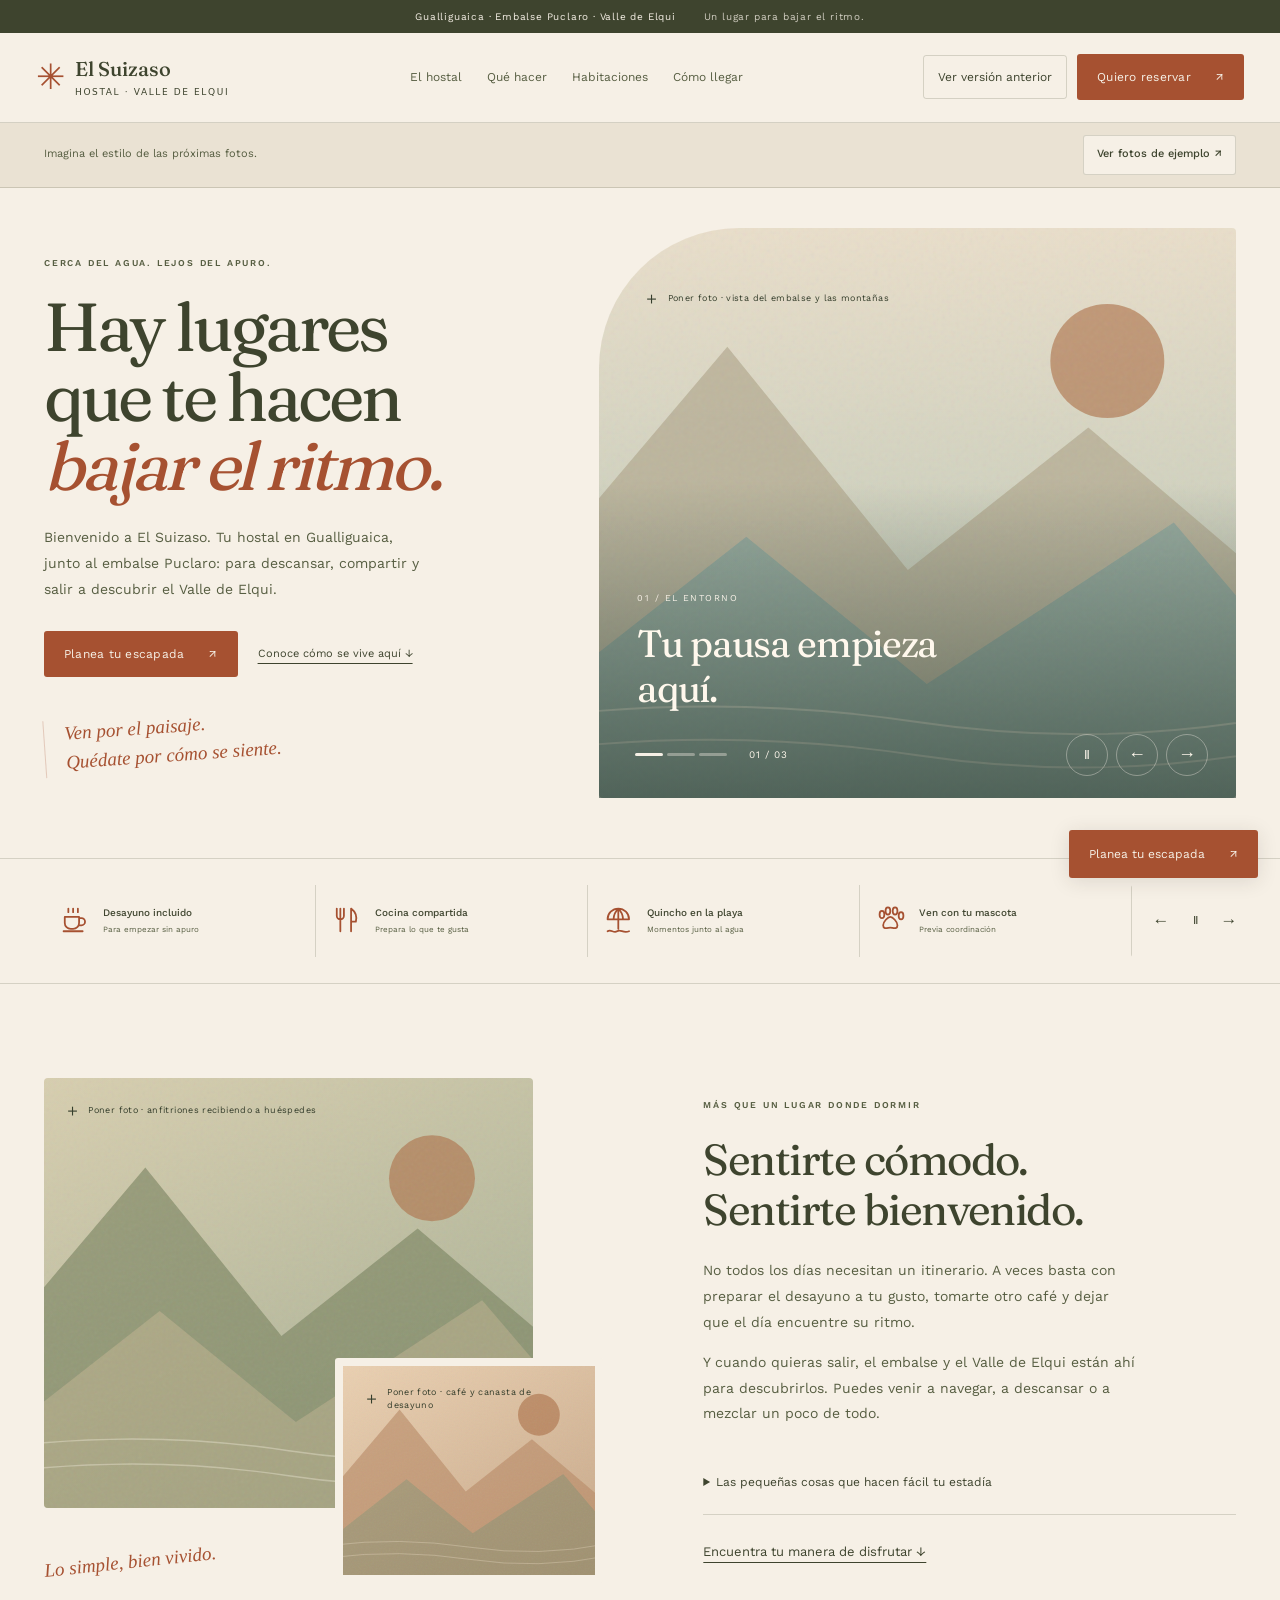
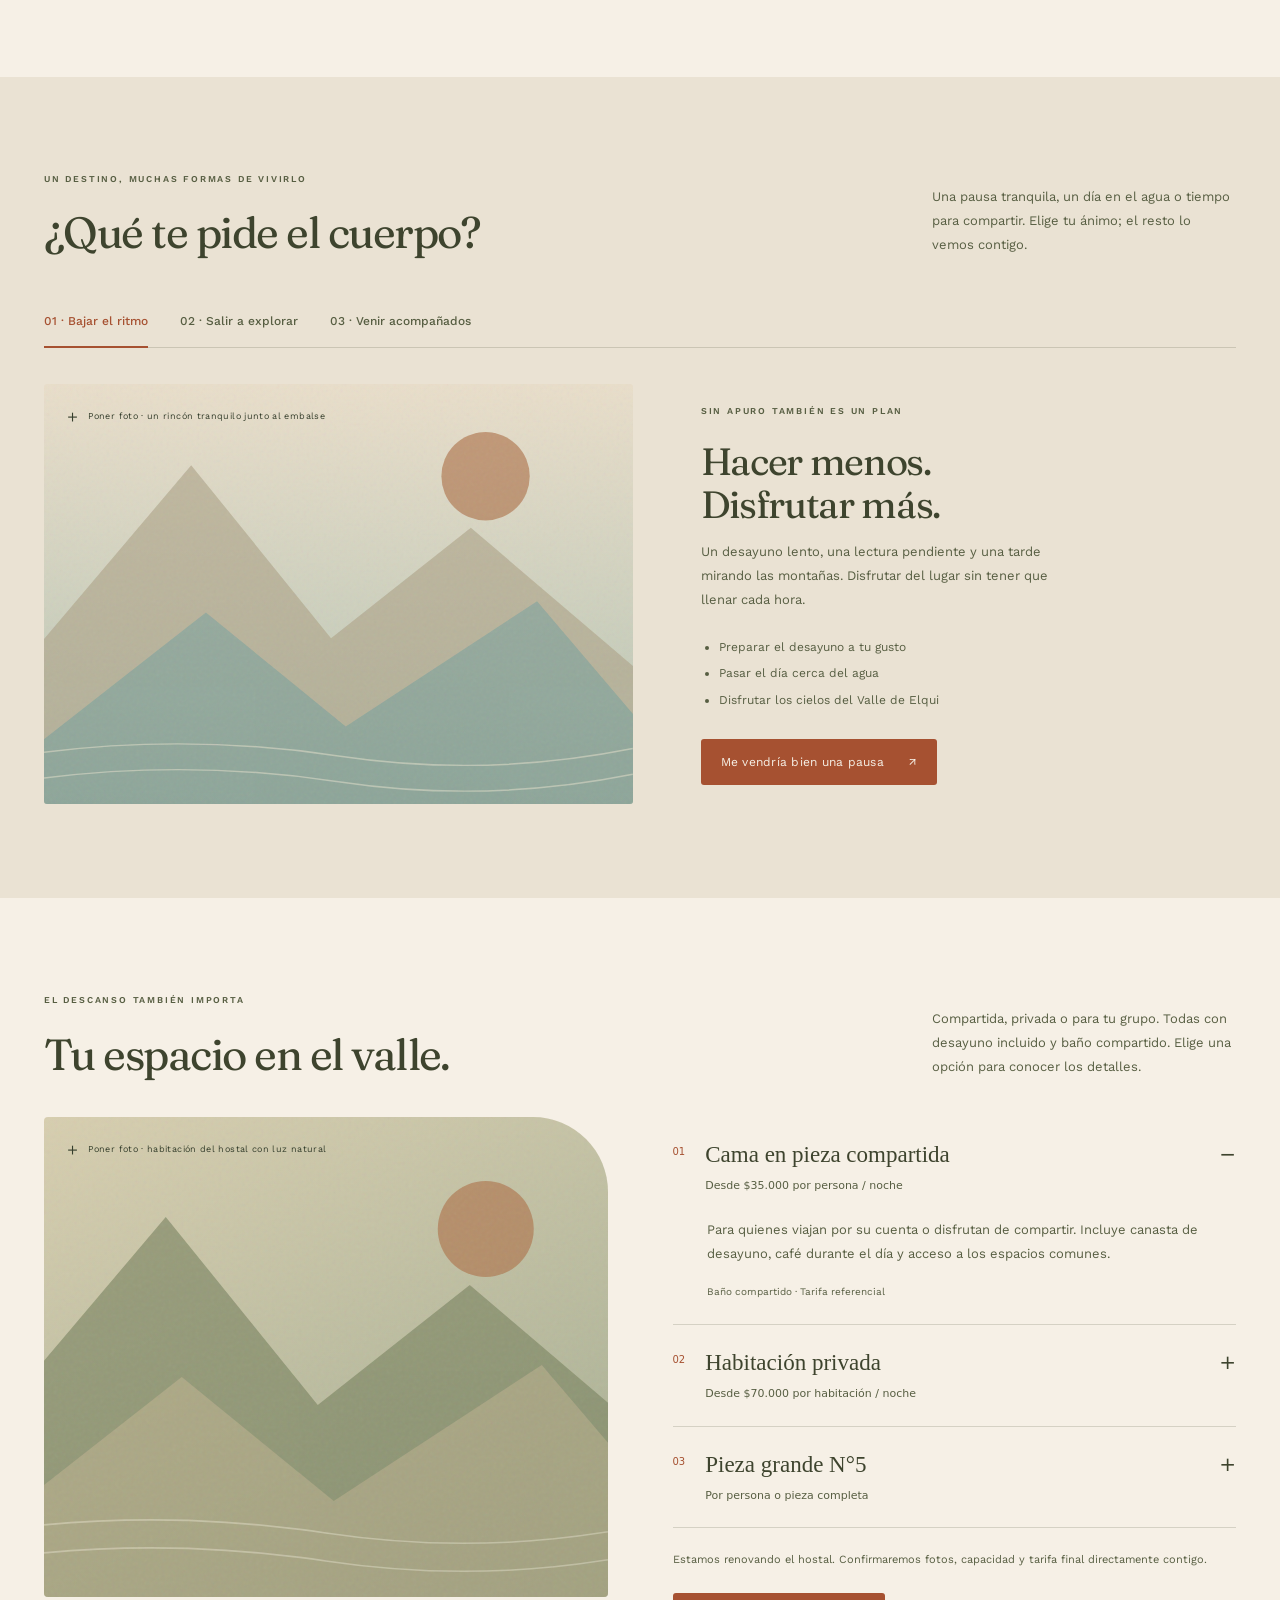
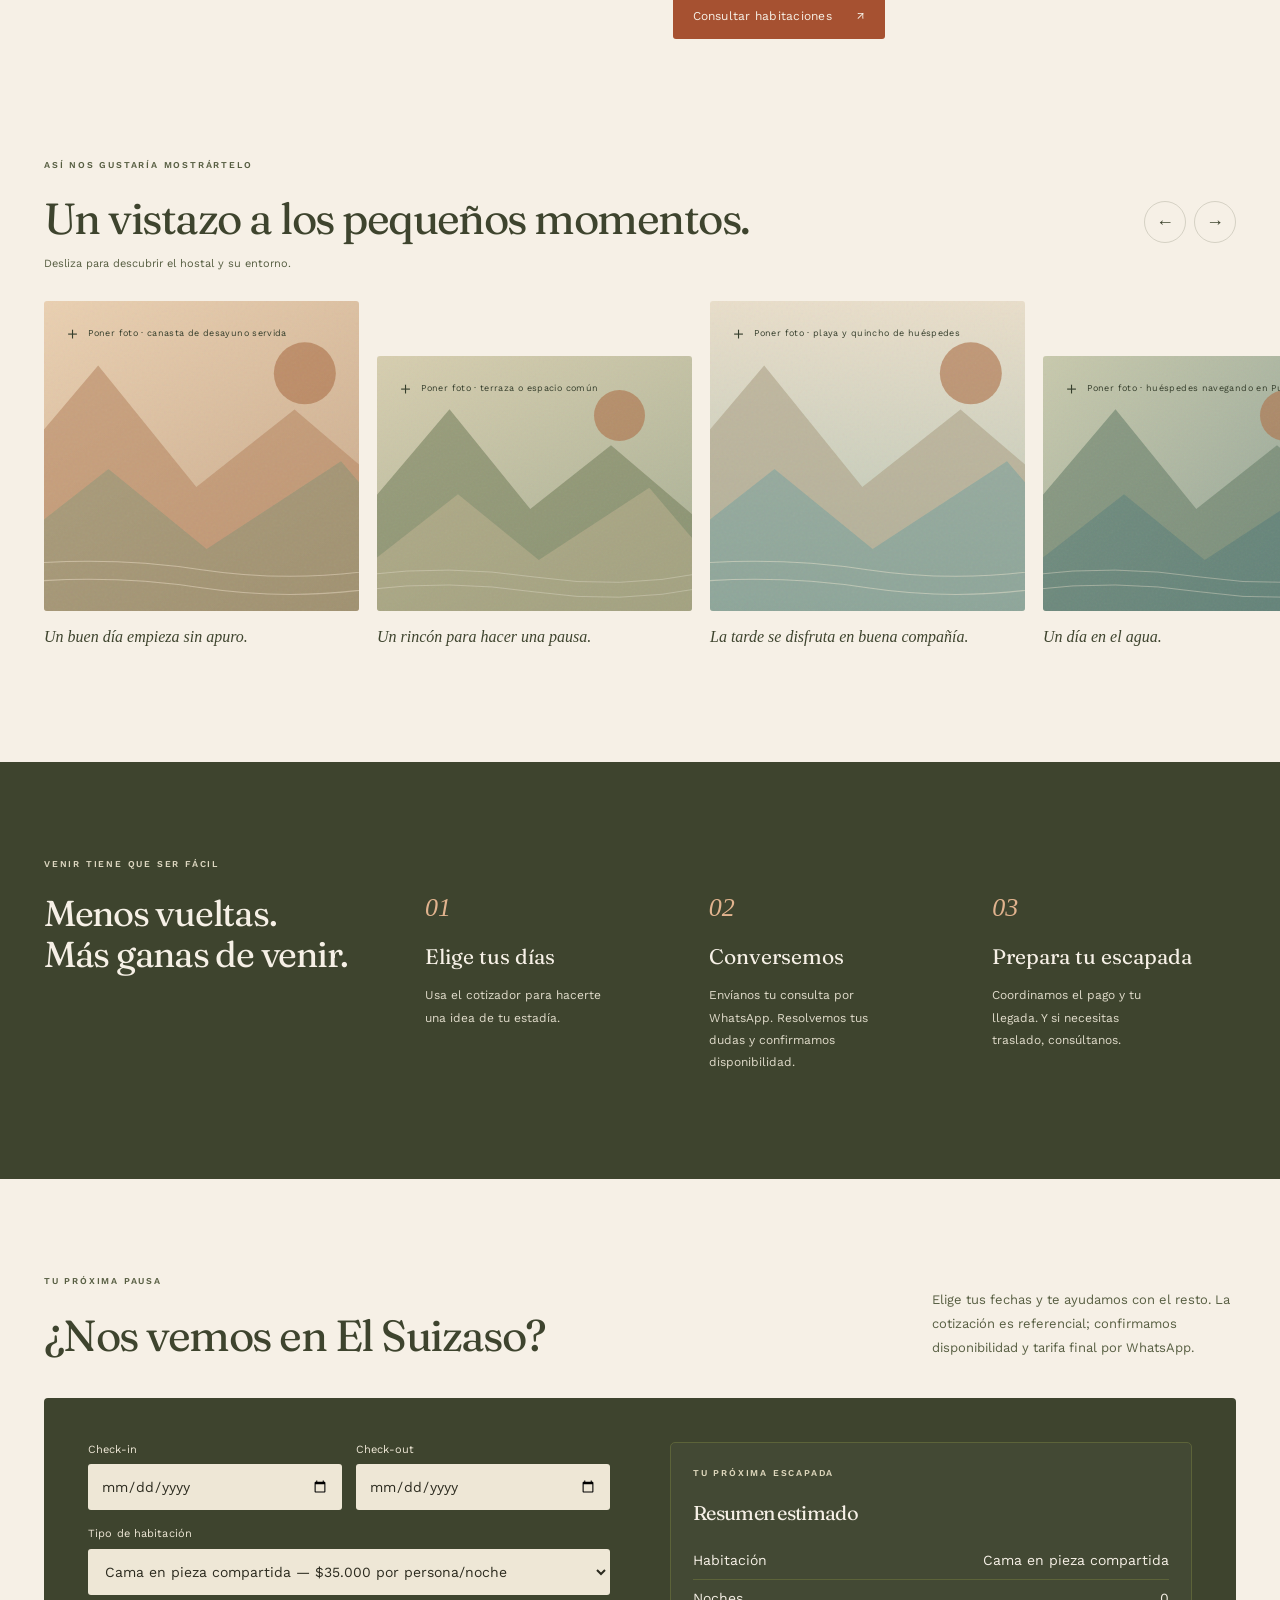
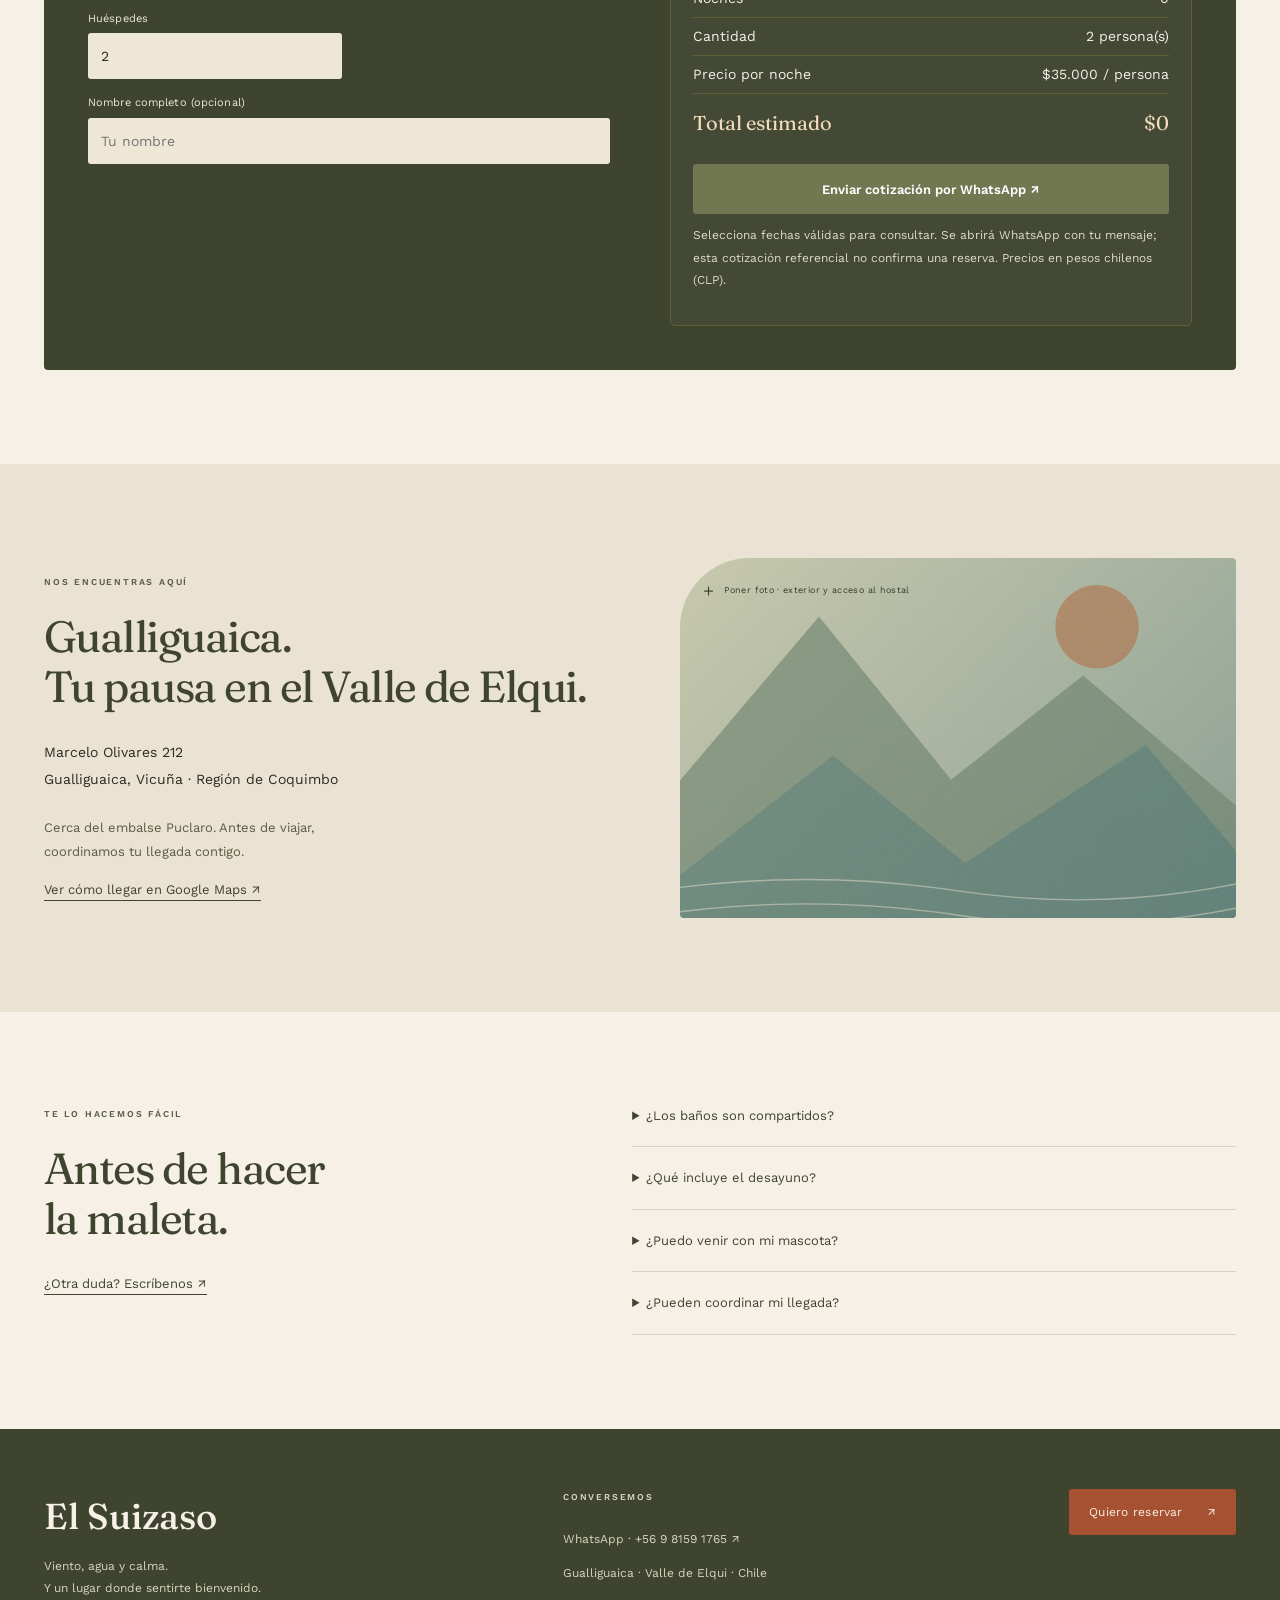
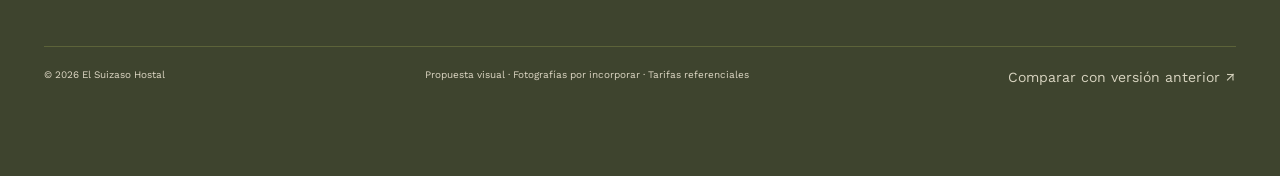
==== commit 62b26763: "Add illustrated amenity carousel, accessible autoplay and opt-in example photography" ====
--- a/propuesta.html
+++ b/propuesta.html
@@ -14,8 +14,8 @@
 <link rel="icon" type="image/svg+xml" href="assets/favicon.svg">
 <link rel="preload" href="assets/fraunces-400.woff" as="font" type="font/woff" crossorigin>
 <link rel="preload" href="assets/work-sans-400.woff" as="font" type="font/woff" crossorigin>
-<link rel="stylesheet" href="assets/styles.css?v=20261108-propuesta"><link rel="stylesheet" href="assets/propuesta.css">
-<script src="assets/main.js" defer></script><script src="assets/propuesta.js" defer></script>
+<link rel="stylesheet" href="assets/styles.css?v=20261108-propuesta"><link rel="stylesheet" href="assets/propuesta.css?v=20261108-carruseles"><link rel="stylesheet" href="assets/referencias.css">
+<script src="assets/main.js" defer></script><script src="assets/propuesta.js?v=20261108-carruseles" defer></script><script src="assets/referencias.js" defer></script>
 
 <script type="application/ld+json">{"@context": "https://schema.org", "@type": "Hostel", "name": "El Suizaso", "description": "Hostal en Gualliguaica, cerca del embalse Puclaro, Valle de Elqui. Habitaciones privadas y compartidas con baños compartidos y desayuno incluido.", "telephone": "+56981591765", "address": {"@type": "PostalAddress", "streetAddress": "Marcelo Olivares 212", "addressLocality": "Gualliguaica, Vicuña", "addressRegion": "Coquimbo", "addressCountry": "CL"}, "petsAllowed": true, "url": "https://el-suizaso.vercel.app/", "@id": "https://el-suizaso.vercel.app/#hostal"}</script>
 
@@ -23,10 +23,10 @@
 </head><body class="proposal-page"><a class="skip-link" href="#contenido">Saltar al contenido</a>
 <div class="location-strip">Gualliguaica · Embalse Puclaro · Valle de Elqui <span>Un lugar para bajar el ritmo.</span></div>
 <header><div class="nav"><a class="brand" href="/" aria-label="El Suizaso, versión original"><span class="brand-symbol" aria-hidden="true">✳</span><span class="display">El Suizaso<small>HOSTAL · VALLE DE ELQUI</small></span></a><button class="menu-toggle" type="button" aria-expanded="false" aria-controls="menu">Menú ☰</button><nav class="navlinks" id="menu" aria-label="Navegación principal"><a href="#experiencia">El hostal</a><a href="#panoramas">Qué hacer</a><a href="#habitaciones">Habitaciones</a><a href="#ubicacion">Cómo llegar</a></nav><div class="nav-actions"><a class="proposal-link" href="/">Ver versión anterior</a><a class="nav-cta " href="#reservar">Quiero reservar <span aria-hidden="true">↗</span></a></div></div></header>
-<noscript><style>.plan-tabs,.slider-controls,.gallery-controls{display:none}.plan-panel[hidden]{display:grid!important;margin-top:32px}</style></noscript><main id="contenido">
-<section class="p-hero"><div class="wrap p-hero-layout"><div class="p-hero-copy"><p class="eyebrow">CERCA DEL AGUA. LEJOS DEL APURO.</p><h1>Hay lugares<br>que te hacen<br><em>bajar el ritmo.</em></h1><p>Bienvenido a El Suizaso. Tu hostal en Gualliguaica, junto al embalse Puclaro: para descansar, compartir y salir a descubrir el Valle de Elqui.</p><div class="p-actions"><a class="nav-cta " href="#reservar">Planea tu escapada <span aria-hidden="true">↗</span></a><a class="text-link" href="#experiencia">Conoce cómo se vive aquí ↓</a></div><div class="hero-handnote">Ven por el paisaje.<br>Quédate por cómo se siente.</div></div>
-<div class="hero-slider" role="region" aria-roledescription="carrusel" aria-label="Un vistazo a tu estadía"><div class="slide" data-slide><div class="photo photo-lake " role="img" aria-label="Espacio para fotografía: vista del embalse y las montañas"><span class="photo-grain" aria-hidden="true"></span><svg class="photo-landscape" viewBox="0 0 800 600" preserveAspectRatio="xMidYMid slice" aria-hidden="true"><circle cx="600" cy="140" r="60"/><path class="mountain-back" d="M-50 420 200 125 390 360 580 210 850 440V650H-50Z"/><path class="mountain-front" d="M-80 560 220 325 410 480 670 310 900 580V650H-80Z"/><path class="water-line" d="M0 515Q200 490 400 520T800 510M0 550Q200 525 400 555T800 545"/></svg><span class="photo-label"><span aria-hidden="true">＋</span> Poner foto · vista del embalse y las montañas</span></div><div class="slide-caption"><span>01 / EL ENTORNO</span><h2>Tu pausa empieza aquí.</h2></div></div><div class="slide" data-slide hidden><div class="photo photo-home " role="img" aria-label="Espacio para fotografía: terraza o rincón de descanso del hostal"><span class="photo-grain" aria-hidden="true"></span><svg class="photo-landscape" viewBox="0 0 800 600" preserveAspectRatio="xMidYMid slice" aria-hidden="true"><circle cx="600" cy="140" r="60"/><path class="mountain-back" d="M-50 420 200 125 390 360 580 210 850 440V650H-50Z"/><path class="mountain-front" d="M-80 560 220 325 410 480 670 310 900 580V650H-80Z"/><path class="water-line" d="M0 515Q200 490 400 520T800 510M0 550Q200 525 400 555T800 545"/></svg><span class="photo-label"><span aria-hidden="true">＋</span> Poner foto · terraza o rincón de descanso del hostal</span></div><div class="slide-caption"><span>02 / EL HOSTAL</span><h2>Estar también es un panorama.</h2></div></div><div class="slide" data-slide hidden><div class="photo photo-warm " role="img" aria-label="Espacio para fotografía: desayuno y momentos compartidos"><span class="photo-grain" aria-hidden="true"></span><svg class="photo-landscape" viewBox="0 0 800 600" preserveAspectRatio="xMidYMid slice" aria-hidden="true"><circle cx="600" cy="140" r="60"/><path class="mountain-back" d="M-50 420 200 125 390 360 580 210 850 440V650H-50Z"/><path class="mountain-front" d="M-80 560 220 325 410 480 670 310 900 580V650H-80Z"/><path class="water-line" d="M0 515Q200 490 400 520T800 510M0 550Q200 525 400 555T800 545"/></svg><span class="photo-label"><span aria-hidden="true">＋</span> Poner foto · desayuno y momentos compartidos</span></div><div class="slide-caption"><span>03 / LOS PEQUEÑOS MOMENTOS</span><h2>Un café. Una conversación. Ningún apuro.</h2></div></div><div class="slider-controls"><div class="slider-dots" role="group" aria-label="Elegir fotografía"><button type="button" data-slide-to="0" aria-label="Ver el entorno" aria-pressed="true"></button><button type="button" data-slide-to="1" aria-label="Ver el hostal" aria-pressed="false"></button><button type="button" data-slide-to="2" aria-label="Ver los momentos" aria-pressed="false"></button></div><span class="slider-count" aria-live="polite" aria-atomic="true">01 / 03</span><div class="slider-arrows"><button type="button" data-slide-prev aria-label="Fotografía anterior">←</button><button type="button" data-slide-next aria-label="Fotografía siguiente">→</button></div></div></div></div></section>
-<div class="comfort-strip"><div class="wrap"><span>Desayuno incluido</span><span>Cocina compartida</span><span>Quincho en la playa</span><span>Mascotas, previa coordinación</span></div></div>
+<noscript><style>.plan-tabs,.slider-controls,.gallery-controls,.comfort-controls{display:none}.comfort-viewport{overflow:auto!important}.plan-panel[hidden]{display:grid!important;margin-top:32px}</style></noscript><main id="contenido">
+<div class="photo-preview-bar"><div class="wrap"><span>Imagina el estilo de las próximas fotos.</span><button type="button" id="toggle-photo-examples" aria-pressed="false">Ver fotos de ejemplo <span aria-hidden="true">↗</span></button><p id="photo-example-notice" hidden>Fotos de referencia: ilustran el tono visual. No muestran El Suizaso, sus habitaciones ni el embalse Puclaro.</p></div></div><section class="p-hero"><div class="wrap p-hero-layout"><div class="p-hero-copy"><p class="eyebrow">CERCA DEL AGUA. LEJOS DEL APURO.</p><h1>Hay lugares<br>que te hacen<br><em>bajar el ritmo.</em></h1><p>Bienvenido a El Suizaso. Tu hostal en Gualliguaica, junto al embalse Puclaro: para descansar, compartir y salir a descubrir el Valle de Elqui.</p><div class="p-actions"><a class="nav-cta " href="#reservar">Planea tu escapada <span aria-hidden="true">↗</span></a><a class="text-link" href="#experiencia">Conoce cómo se vive aquí ↓</a></div><div class="hero-handnote">Ven por el paisaje.<br>Quédate por cómo se siente.</div></div>
+<div class="hero-slider" role="region" aria-roledescription="carrusel" aria-label="Un vistazo a tu estadía"><div class="slide" data-slide><div class="photo photo-lake " role="img" aria-label="Espacio para fotografía: vista del embalse y las montañas"><span class="photo-grain" aria-hidden="true"></span><svg class="photo-landscape" viewBox="0 0 800 600" preserveAspectRatio="xMidYMid slice" aria-hidden="true"><circle cx="600" cy="140" r="60"/><path class="mountain-back" d="M-50 420 200 125 390 360 580 210 850 440V650H-50Z"/><path class="mountain-front" d="M-80 560 220 325 410 480 670 310 900 580V650H-80Z"/><path class="water-line" d="M0 515Q200 490 400 520T800 510M0 550Q200 525 400 555T800 545"/></svg><span class="photo-label"><span aria-hidden="true">＋</span> Poner foto · vista del embalse y las montañas</span></div><div class="slide-caption"><span>01 / EL ENTORNO</span><h2>Tu pausa empieza aquí.</h2></div></div><div class="slide" data-slide hidden><div class="photo photo-home " role="img" aria-label="Espacio para fotografía: terraza o rincón de descanso del hostal"><span class="photo-grain" aria-hidden="true"></span><svg class="photo-landscape" viewBox="0 0 800 600" preserveAspectRatio="xMidYMid slice" aria-hidden="true"><circle cx="600" cy="140" r="60"/><path class="mountain-back" d="M-50 420 200 125 390 360 580 210 850 440V650H-50Z"/><path class="mountain-front" d="M-80 560 220 325 410 480 670 310 900 580V650H-80Z"/><path class="water-line" d="M0 515Q200 490 400 520T800 510M0 550Q200 525 400 555T800 545"/></svg><span class="photo-label"><span aria-hidden="true">＋</span> Poner foto · terraza o rincón de descanso del hostal</span></div><div class="slide-caption"><span>02 / EL HOSTAL</span><h2>Estar también es un panorama.</h2></div></div><div class="slide" data-slide hidden><div class="photo photo-warm " role="img" aria-label="Espacio para fotografía: desayuno y momentos compartidos"><span class="photo-grain" aria-hidden="true"></span><svg class="photo-landscape" viewBox="0 0 800 600" preserveAspectRatio="xMidYMid slice" aria-hidden="true"><circle cx="600" cy="140" r="60"/><path class="mountain-back" d="M-50 420 200 125 390 360 580 210 850 440V650H-50Z"/><path class="mountain-front" d="M-80 560 220 325 410 480 670 310 900 580V650H-80Z"/><path class="water-line" d="M0 515Q200 490 400 520T800 510M0 550Q200 525 400 555T800 545"/></svg><span class="photo-label"><span aria-hidden="true">＋</span> Poner foto · desayuno y momentos compartidos</span></div><div class="slide-caption"><span>03 / LOS PEQUEÑOS MOMENTOS</span><h2>Un café. Una conversación. Ningún apuro.</h2></div></div><div class="slider-controls"><div class="slider-dots" role="group" aria-label="Elegir fotografía"><button type="button" data-slide-to="0" aria-label="Ver el entorno" aria-pressed="true"></button><button type="button" data-slide-to="1" aria-label="Ver el hostal" aria-pressed="false"></button><button type="button" data-slide-to="2" aria-label="Ver los momentos" aria-pressed="false"></button></div><span class="slider-count" aria-live="off" aria-atomic="true">01 / 03</span><div class="slider-arrows"><button type="button" data-hero-play aria-label="Pausar presentación automática" aria-pressed="false">Ⅱ</button><button type="button" data-slide-prev aria-label="Fotografía anterior">←</button><button type="button" data-slide-next aria-label="Fotografía siguiente">→</button></div></div></div></div></section>
+<div class="comfort-strip" role="region" aria-roledescription="carrusel" aria-label="Pequeñas cosas para disfrutar tu estadía"><div class="wrap comfort-shell"><div class="comfort-viewport" tabindex="0" aria-label="Servicios y experiencias, desliza para ver más"><ul class="comfort-track"><li class="comfort-item"><div class="comfort-card"><svg class="comfort-icon" viewBox="0 0 26 26" fill="none" stroke="currentColor" stroke-width="1.5" stroke-linecap="round" stroke-linejoin="round" aria-hidden="true"><path d="M4 10h12v5a5 5 0 0 1-5 5H9a5 5 0 0 1-5-5zM16 11h2a3 3 0 0 1 0 6h-2M7 3v3m4-3v3m4-3v3M3 22h16"/></svg><div><strong>Desayuno incluido</strong><small>Para empezar sin apuro</small></div></div></li><li class="comfort-item"><div class="comfort-card"><svg class="comfort-icon" viewBox="0 0 26 26" fill="none" stroke="currentColor" stroke-width="1.5" stroke-linecap="round" stroke-linejoin="round" aria-hidden="true"><path d="M4 3v6a3 3 0 0 0 6 0V3M7 3v19M16 22V3c4 3 5 7 4 11h-4"/></svg><div><strong>Cocina compartida</strong><small>Prepara lo que te gusta</small></div></div></li><li class="comfort-item"><div class="comfort-card"><svg class="comfort-icon" viewBox="0 0 26 26" fill="none" stroke="currentColor" stroke-width="1.5" stroke-linecap="round" stroke-linejoin="round" aria-hidden="true"><path d="M3 12a9 9 0 0 1 18 0zM12 3v17M8 12a13 13 0 0 1 4-9 13 13 0 0 1 4 9M3 22c3-2 5 2 8 0s5 2 10 0"/></svg><div><strong>Quincho en la playa</strong><small>Momentos junto al agua</small></div></div></li><li class="comfort-item"><div class="comfort-card"><svg class="comfort-icon" viewBox="0 0 26 26" fill="none" stroke="currentColor" stroke-width="1.5" stroke-linecap="round" stroke-linejoin="round" aria-hidden="true"><ellipse cx="5" cy="8" rx="2" ry="3"/><ellipse cx="10" cy="5" rx="2" ry="3"/><ellipse cx="16" cy="5" rx="2" ry="3"/><ellipse cx="21" cy="9" rx="2" ry="3"/><path d="M6 17c0-3 4-7 6-7s6 4 6 7c0 4-4 2-6 2s-6 2-6-2z"/></svg><div><strong>Ven con tu mascota</strong><small>Previa coordinación</small></div></div></li><li class="comfort-item"><div class="comfort-card"><svg class="comfort-icon" viewBox="0 0 26 26" fill="none" stroke="currentColor" stroke-width="1.5" stroke-linecap="round" stroke-linejoin="round" aria-hidden="true"><path d="M5 9v11a2 2 0 0 0 2 2h8a2 2 0 0 0 2-2V9M17 10h2a3 3 0 0 1 3 3v2a3 3 0 0 1-3 3h-2M9 12v6m4-6v6"/><path d="M5 9a3 3 0 0 1-1-6 3 3 0 0 1 5-1 3 3 0 0 1 5 0 3 3 0 0 1 4 4 3 3 0 0 1-3 3z"/></svg><div><strong>Cerveza y buena onda</strong><small>Un momento para compartir</small></div></div></li><li class="comfort-item"><div class="comfort-card"><svg class="comfort-icon" viewBox="0 0 26 26" fill="none" stroke="currentColor" stroke-width="1.5" stroke-linecap="round" stroke-linejoin="round" aria-hidden="true"><path d="M4 4c5-2 11 0 16 5L12 19C8 12 6 8 4 4zM4 4l8 15m8-10L4 4M12 19c-1 4 4 2 3 5"/></svg><div><strong>Clases de kite</strong><small>Consulta escuelas y convenios</small></div></div></li><li class="comfort-item"><div class="comfort-card"><svg class="comfort-icon" viewBox="0 0 26 26" fill="none" stroke="currentColor" stroke-width="1.5" stroke-linecap="round" stroke-linejoin="round" aria-hidden="true"><path d="M3 17c4-4 7 4 11 0s5 0 7 0M3 22c4-4 7 4 11 0s5 0 7 0M6 12a6 6 0 0 1 12 0M12 1v2M3 5l2 2m14 0 2-2"/></svg><div><strong>Tiempo para descansar</strong><small>Aquí se vale bajar el ritmo</small></div></div></li><li class="comfort-item"><a class="comfort-card" href="#panoramas"><svg class="comfort-icon" viewBox="0 0 26 26" fill="none" stroke="currentColor" stroke-width="1.5" stroke-linecap="round" stroke-linejoin="round" aria-hidden="true"><path d="M12 3v18M3 12h18M5.6 5.6l12.8 12.8M5.6 18.4 18.4 5.6"/></svg><div><strong>Y mucho más</strong><small>Descubre los panoramas</small></div></a></li></ul></div><div class="comfort-controls" role="group" aria-label="Controles de servicios"><button type="button" data-comfort-prev aria-label="Servicios anteriores">←</button><button type="button" data-comfort-play aria-label="Pausar movimiento automático de servicios" aria-pressed="false">Ⅱ</button><button type="button" data-comfort-next aria-label="Más servicios">→</button></div></div></div>
 <section id="experiencia" class="experience"><div class="wrap story-layout"><div class="story-photos"><div class="photo photo-home story-main" role="img" aria-label="Espacio para fotografía: anfitriones recibiendo a huéspedes"><span class="photo-grain" aria-hidden="true"></span><svg class="photo-landscape" viewBox="0 0 800 600" preserveAspectRatio="xMidYMid slice" aria-hidden="true"><circle cx="600" cy="140" r="60"/><path class="mountain-back" d="M-50 420 200 125 390 360 580 210 850 440V650H-50Z"/><path class="mountain-front" d="M-80 560 220 325 410 480 670 310 900 580V650H-80Z"/><path class="water-line" d="M0 515Q200 490 400 520T800 510M0 550Q200 525 400 555T800 545"/></svg><span class="photo-label"><span aria-hidden="true">＋</span> Poner foto · anfitriones recibiendo a huéspedes</span></div><div class="photo photo-warm story-detail" role="img" aria-label="Espacio para fotografía: café y canasta de desayuno"><span class="photo-grain" aria-hidden="true"></span><svg class="photo-landscape" viewBox="0 0 800 600" preserveAspectRatio="xMidYMid slice" aria-hidden="true"><circle cx="600" cy="140" r="60"/><path class="mountain-back" d="M-50 420 200 125 390 360 580 210 850 440V650H-50Z"/><path class="mountain-front" d="M-80 560 220 325 410 480 670 310 900 580V650H-80Z"/><path class="water-line" d="M0 515Q200 490 400 520T800 510M0 550Q200 525 400 555T800 545"/></svg><span class="photo-label"><span aria-hidden="true">＋</span> Poner foto · café y canasta de desayuno</span></div><span class="photo-note">Lo simple, bien vivido.</span></div><div class="story-copy"><p class="eyebrow">MÁS QUE UN LUGAR DONDE DORMIR</p><h2>Sentirte cómodo.<br>Sentirte bienvenido.</h2><p>No todos los días necesitan un itinerario. A veces basta con preparar el desayuno a tu gusto, tomarte otro café y dejar que el día encuentre su ritmo.</p><p>Y cuando quieras salir, el embalse y el Valle de Elqui están ahí para descubrirlos. Puedes venir a navegar, a descansar o a mezclar un poco de todo.</p><details class="story-details"><summary>Las pequeñas cosas que hacen fácil tu estadía</summary><p>Desayuno en canasta, café durante el día, cocina compartida y acceso a refrigerador. Además, podemos coordinar tu llegada, el traslado desde el aeropuerto y horarios de entrada y salida según disponibilidad.</p></details><a class="text-link" href="#panoramas">Encuentra tu manera de disfrutar ↓</a></div></div></section>
 <section id="panoramas" class="plans"><div class="wrap"><div class="p-section-head"><div><p class="eyebrow">UN DESTINO, MUCHAS FORMAS DE VIVIRLO</p><h2>¿Qué te pide el cuerpo?</h2></div><p>Una pausa tranquila, un día en el agua o tiempo para compartir. Elige tu ánimo; el resto lo vemos contigo.</p></div><div class="plan-tabs" role="tablist" aria-label="Ideas para tu estadía"><button role="tab" id="tab-calma" aria-selected="true" aria-controls="panel-calma" tabindex="0" type="button">01 · Bajar el ritmo</button><button role="tab" id="tab-agua" aria-selected="false" aria-controls="panel-agua" tabindex="-1" type="button">02 · Salir a explorar</button><button role="tab" id="tab-juntos" aria-selected="false" aria-controls="panel-juntos" tabindex="-1" type="button">03 · Venir acompañados</button></div>
 <div class="plan-panel" id="panel-calma" role="tabpanel" aria-labelledby="tab-calma" tabindex="0"><div class="photo photo-lake " role="img" aria-label="Espacio para fotografía: un rincón tranquilo junto al embalse"><span class="photo-grain" aria-hidden="true"></span><svg class="photo-landscape" viewBox="0 0 800 600" preserveAspectRatio="xMidYMid slice" aria-hidden="true"><circle cx="600" cy="140" r="60"/><path class="mountain-back" d="M-50 420 200 125 390 360 580 210 850 440V650H-50Z"/><path class="mountain-front" d="M-80 560 220 325 410 480 670 310 900 580V650H-80Z"/><path class="water-line" d="M0 515Q200 490 400 520T800 510M0 550Q200 525 400 555T800 545"/></svg><span class="photo-label"><span aria-hidden="true">＋</span> Poner foto · un rincón tranquilo junto al embalse</span></div><div class="plan-copy"><p class="eyebrow">SIN APURO TAMBIÉN ES UN PLAN</p><h3>Hacer menos.<br>Disfrutar más.</h3><p>Un desayuno lento, una lectura pendiente y una tarde mirando las montañas. Disfrutar del lugar sin tener que llenar cada hora.</p><ul><li>Preparar el desayuno a tu gusto</li><li>Pasar el día cerca del agua</li><li>Disfrutar los cielos del Valle de Elqui</li></ul><a class="nav-cta " href="#reservar">Me vendría bien una pausa <span aria-hidden="true">↗</span></a></div></div>
--- a/assets/propuesta.css
+++ b/assets/propuesta.css
@@ -4,3 +4,6 @@
 @media(max-width:900px){.proposal-page .navlinks{display:none}.proposal-page .navlinks.is-open{display:flex}.proposal-page .nav{gap:14px}.proposal-page .nav-actions .nav-cta{font-size:11px;padding:10px 14px}.proposal-page .nav-actions .proposal-link{font-size:10px}.p-hero h1{font-size:49px}.p-actions{gap:14px}.hero-handnote{font-size:17px}.slide,.hero-slider .photo{min-height:520px}.hero-slider .photo{border-top-left-radius:90px}.hero-slider .photo-label{left:28px}.slide-caption{left:28px;right:20px}.slider-controls{left:24px;right:20px;gap:12px}.slider-count{display:none}.comfort-strip .wrap{gap:16px;flex-wrap:wrap;justify-content:center}.comfort-strip span{font-size:10px}.story-layout{gap:36px}.story-photos{padding-right:35px;padding-bottom:75px}.story-main{height:360px}.story-detail{height:180px;width:60%}.story-photos .photo-note{font-size:15px;max-width:15ch;line-height:1.4;bottom:10px}.story-copy>p:not(.eyebrow){font-size:13px}.plan-copy h3{font-size:32px}.plan-panel>.photo{height:390px}.easy-layout{grid-template-columns:repeat(3,1fr)}.easy-layout>h2{grid-column:1/-1}.p-booking .booking-panel{gap:30px}.p-footer-top{gap:25px;flex-wrap:wrap}}
 @media(max-width:620px){.location-strip{font-size:8px;padding:8px 12px;letter-spacing:.04em}.location-strip span{display:none}.proposal-page .wrap{padding-left:22px;padding-right:22px}.proposal-page .nav{padding:12px 16px;gap:10px}.proposal-page .brand{font-size:20px}.proposal-page .brand small{font-size:7px}.proposal-page .nav-actions .proposal-link{font-size:9px;padding:7px;min-height:38px}.proposal-page .nav-actions .nav-cta{display:none}.proposal-page section{padding:60px 0}.proposal-page .eyebrow{font-size:8px;margin-bottom:16px}.p-hero{padding:28px 0 34px!important}.p-hero-layout{grid-template-columns:1fr;gap:28px}.p-hero-copy{padding:4px 0}.p-hero h1{font-size:clamp(48px,12.6vw,68px)}.p-hero-copy>p:not(.eyebrow){font-size:13px;max-width:45ch;margin:20px 0 24px}.hero-handnote{display:none}.p-actions{gap:18px}.p-actions .text-link{font-size:10px}.slide,.hero-slider .photo{min-height:390px;height:390px}.hero-slider .photo{border-top-left-radius:80px}.hero-slider .photo-label{top:38px;left:30px;max-width:240px}.slide-caption{bottom:86px;left:24px}.slide-caption h2{font-size:30px;max-width:18ch}.slide-caption>span{font-size:8px}.slider-controls{bottom:20px}.slider-count{display:inline}.comfort-strip .wrap{display:grid;grid-template-columns:1fr 1fr;padding-top:18px;padding-bottom:18px;gap:12px}.comfort-strip span{font-size:9px;gap:7px}.comfort-strip span:before{font-size:12px}.story-layout{grid-template-columns:1fr;gap:34px}.story-photos{padding:0 55px 55px 0}.story-main{height:330px}.story-detail{height:170px;width:47%;border-width:6px}.story-photos .photo-note{font-size:17px;max-width:none;bottom:8px}.story-copy h2{font-size:36px}.p-section-head{display:block;margin-bottom:28px}.p-section-head>div{max-width:100%}.p-section-head>p{max-width:none;margin-top:18px;font-size:12px}.proposal-page h2{font-size:34px}.plan-tabs{gap:12px;margin-bottom:24px;justify-content:space-between}.plan-tabs button{font-size:9px;max-width:33%;text-align:left;line-height:1.8;padding:12px 0}.plan-panel{grid-template-columns:1fr;gap:28px}.plan-panel>.photo{height:280px}.plan-copy h3{font-size:34px}.plan-copy>p:not(.eyebrow){max-width:none}.plan-copy ul{font-size:11px}.room-explore{grid-template-columns:1fr;gap:20px}.room-feature{height:280px;position:relative;top:auto;border-top-right-radius:65px}.room-options summary{font-size:23px}.room-options summary small{font-size:10px}.room-disclaimer{font-size:10px}.moments{padding-top:0!important}.moments .p-section-head>div{max-width:85%}.moments h2{font-size:32px}.gallery-controls{margin-top:20px}.gallery-help{font-size:10px}.moment-track{padding-left:22px;padding-right:22px;scroll-padding-left:22px;gap:14px}.moment-track figure{flex-basis:265px}.moment-track figure .photo{height:270px}.moment-track figure:nth-child(even) .photo{height:230px;margin-top:40px}.moment-track figcaption{font-size:15px}.easy-layout{grid-template-columns:1fr;gap:25px}.easy-step{padding-left:40px;position:relative}.easy-step>span{position:absolute;left:0;top:0;font-size:22px}.easy-step h3{margin:0;font-size:22px}.easy-step p{max-width:none;font-size:12px;margin-bottom:0}.p-booking{padding-top:60px!important}.p-booking .booking-panel{padding:24px 18px;gap:22px}.p-booking .summary-row{font-size:11px}.p-booking .summary-row.total{font-size:19px}.p-booking .note-inline{font-size:10px}.location-layout{grid-template-columns:1fr;gap:32px}.location-layout .photo{height:280px;border-top-left-radius:60px}.location-layout address{font-size:12px}.p-faq .faq-layout{grid-template-columns:1fr;gap:30px}.p-faq h2{margin-bottom:20px}.p-faq summary{font-size:12px}.p-footer-top{flex-direction:column;gap:20px;padding-bottom:30px}.p-footer-top .display{font-size:32px}.p-floating{bottom:max(16px,env(safe-area-inset-bottom));right:16px;font-size:11px;padding:14px 17px}.proposal-page .footer-bottom{font-size:9px;gap:14px}.photo-label{font-size:8px;left:16px;right:16px;top:16px}}
 @media(prefers-reduced-motion:reduce){.moment-track{scroll-behavior:auto}}
+
+/* A compact, sliding ribbon: four items on desktop, two on tablet, one on mobile. */
+.comfort-strip .comfort-shell{position:relative;display:block;padding-top:26px;padding-bottom:26px;padding-right:148px}.comfort-viewport{overflow-x:auto;overflow-y:hidden;scroll-snap-type:x mandatory;scrollbar-width:none;overscroll-behavior-x:contain;border-radius:3px}.comfort-viewport::-webkit-scrollbar{display:none}.comfort-track{display:flex;list-style:none;padding:0;margin:0}.comfort-item{flex:0 0 25%;min-width:0;scroll-snap-align:start}.comfort-card{display:flex;align-items:center;gap:12px;padding:10px 16px;min-height:72px;color:var(--olive);text-decoration:none;border-right:1px solid var(--line)}.comfort-item:last-child .comfort-card{border-right:0}.comfort-icon{width:31px;height:31px;flex:0 0 31px;color:var(--terracotta);overflow:visible}.comfort-card strong{font-size:10px;font-weight:500;line-height:1.5;display:block}.comfort-card small{display:block;font-size:8px;color:var(--olive-2);line-height:1.6;margin-top:4px}.comfort-card[href]:hover{background:var(--cream-2)}.comfort-controls{position:absolute;right:36px;top:50%;transform:translateY(-50%);display:flex;gap:4px}.comfort-controls button{width:30px;height:38px;display:grid;place-items:center;border:0;background:transparent;color:var(--olive);font-size:17px;cursor:pointer;border-radius:3px}.comfort-controls button:hover{background:var(--cream-2)}.comfort-controls [data-comfort-play]{font-size:11px}.slider-arrows [data-hero-play]{font-size:12px}.slide:not([hidden]){animation:hero-arrive .7s ease both}@keyframes hero-arrive{from{opacity:.3}to{opacity:1}}@media(max-width:1100px){.comfort-strip .comfort-shell{padding-right:132px}.comfort-card{padding:10px;gap:8px}.comfort-card strong{font-size:9px}.comfort-card small{font-size:8px}.comfort-icon{width:26px;height:26px;flex-basis:26px}.comfort-controls{right:24px}}@media(max-width:900px){.comfort-item{flex-basis:50%}.comfort-card strong{font-size:11px}.comfort-card small{font-size:9px}.comfort-card{gap:14px;padding:10px 18px}.comfort-icon{width:32px;height:32px;flex-basis:32px}.slider-controls{gap:10px}.slider-arrows{gap:5px}.slider-arrows button{width:36px;height:36px}}@media(max-width:620px){.comfort-strip .comfort-shell{display:block;padding-top:16px;padding-bottom:16px;padding-right:125px}.comfort-item{flex-basis:100%}.comfort-card{padding:8px 8px 8px 0;min-height:66px;border:0;gap:12px}.comfort-card strong{font-size:11px}.comfort-card small{font-size:9px}.comfort-controls{right:17px}.comfort-controls button{width:28px;min-height:42px}.comfort-icon{width:30px;height:30px;flex-basis:30px}.slider-count{display:none}.slider-dots button{width:24px}.slider-controls{left:22px;right:20px}}@media(prefers-reduced-motion:reduce){.slide:not([hidden]){animation:none}.comfort-viewport{scroll-behavior:auto}}
--- a/assets/referencias.css
+++ b/assets/referencias.css
@@ -0,0 +1 @@
+.photo-preview-bar{border-bottom:1px solid var(--line);background:var(--cream-2)}.photo-preview-bar .wrap{display:flex;align-items:center;justify-content:space-between;gap:14px;padding-top:12px;padding-bottom:12px;flex-wrap:wrap}.photo-preview-bar .wrap>span{font-size:11px;color:var(--olive-2)}.photo-preview-bar button{font:500 11px/1.5 'Work Sans',system-ui,sans-serif;padding:9px 13px;border:1px solid var(--line);border-radius:3px;background:var(--cream);color:var(--olive);cursor:pointer;min-height:40px}.photo-preview-bar button:hover{border-color:var(--terracotta)}.photo-preview-bar p{flex-basis:100%;font-size:10px;line-height:1.7;margin:0;color:var(--olive-2)}.photo-example{position:absolute;inset:0;width:100%;height:100%;object-fit:cover;z-index:1;display:none}.show-example-photos .photo-example{display:block}.show-example-photos .photo-label{background:#f6f0e6ed;color:var(--olive);padding:6px 9px;width:fit-content;max-width:calc(100% - 40px);border-radius:2px;font-size:8px}.show-example-photos .photo-grain{display:none}@media(max-width:620px){.photo-preview-bar .wrap{gap:8px}.photo-preview-bar .wrap>span{font-size:9px}.photo-preview-bar button{font-size:10px;padding:7px 9px}.photo-preview-bar p{font-size:9px}}
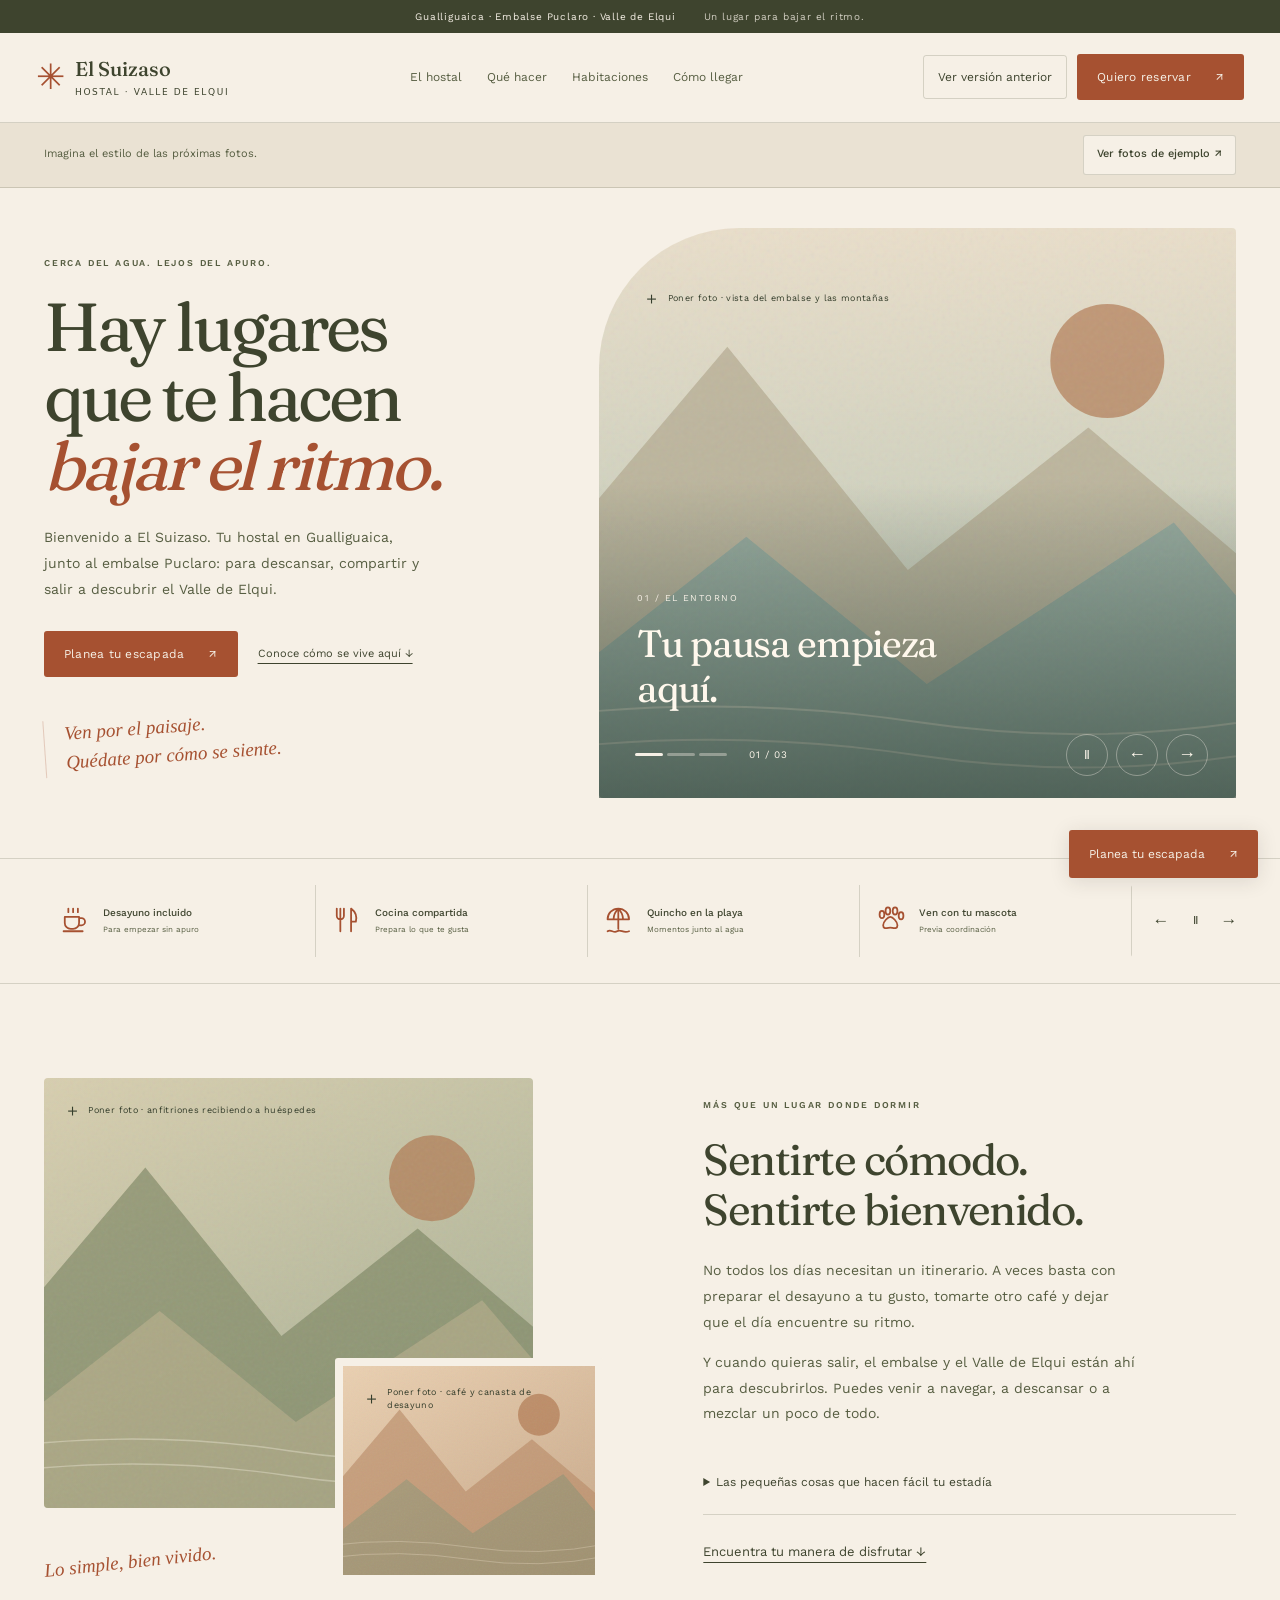
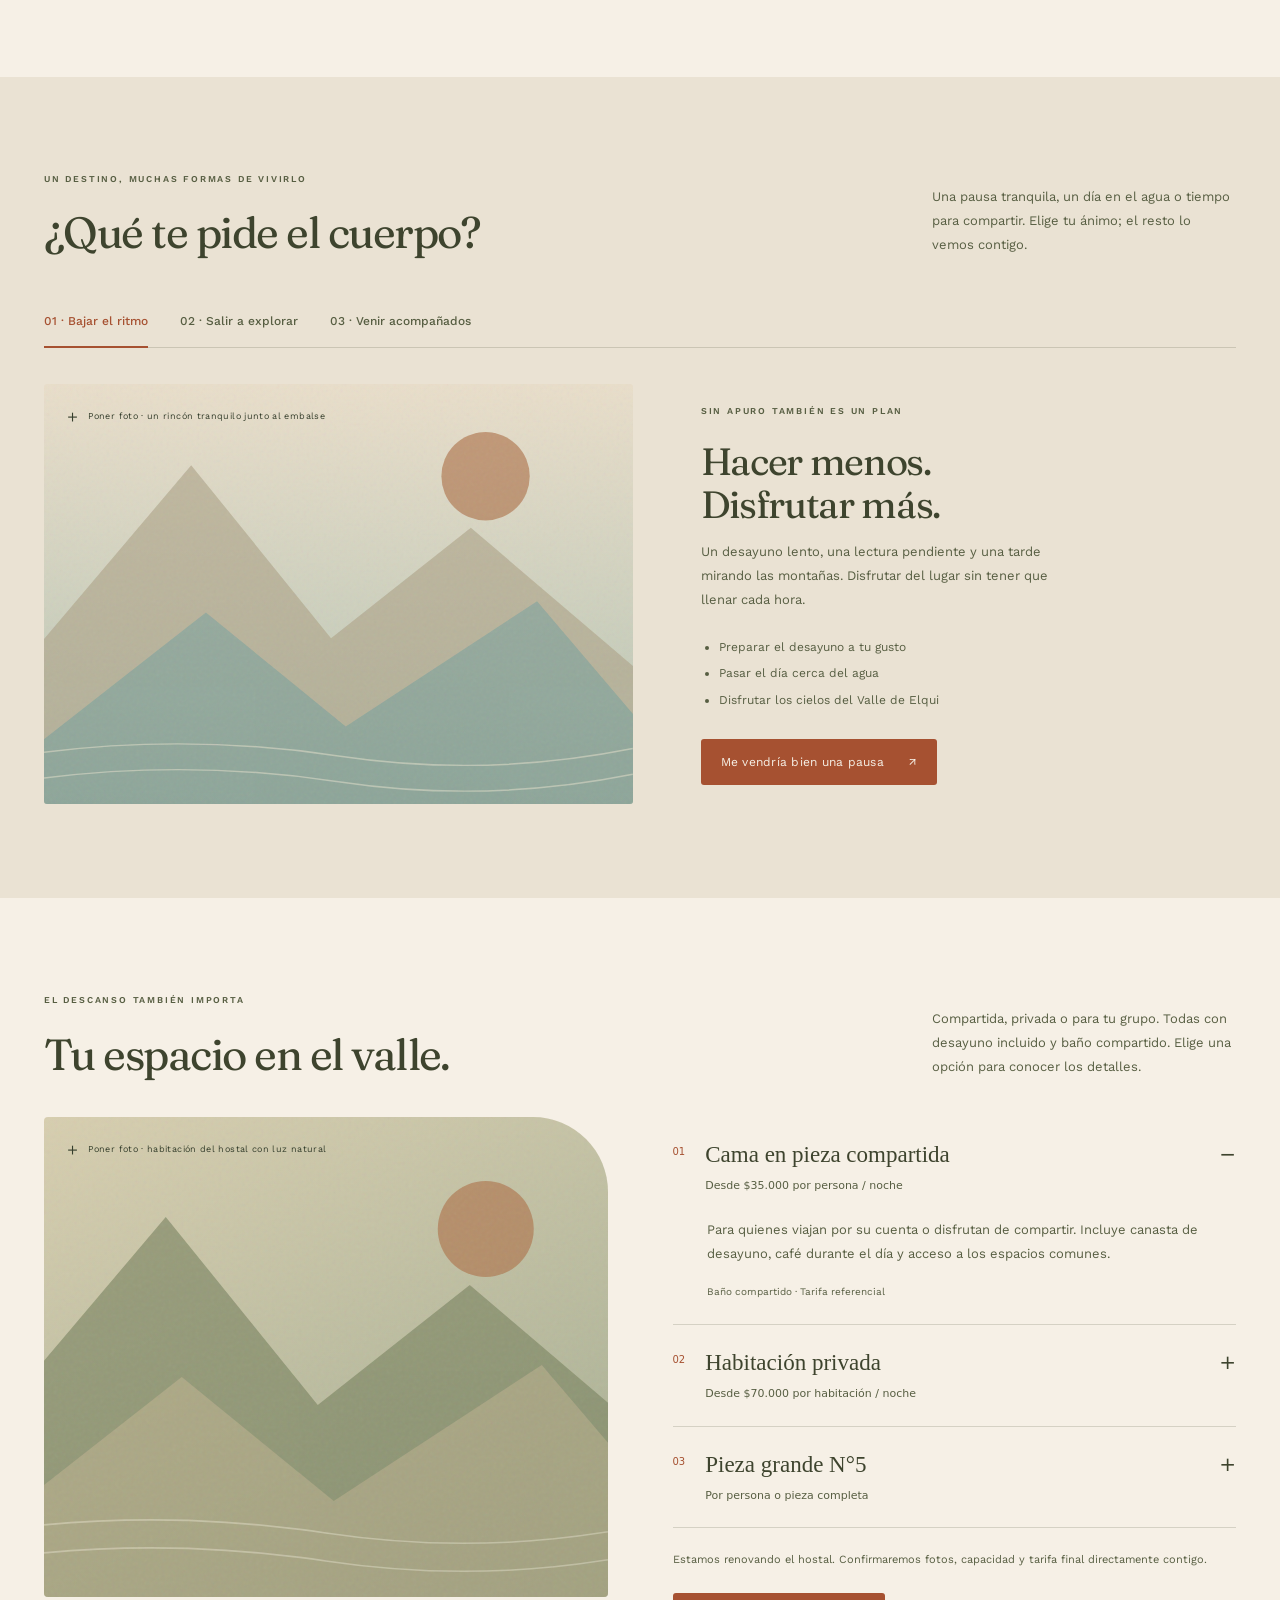
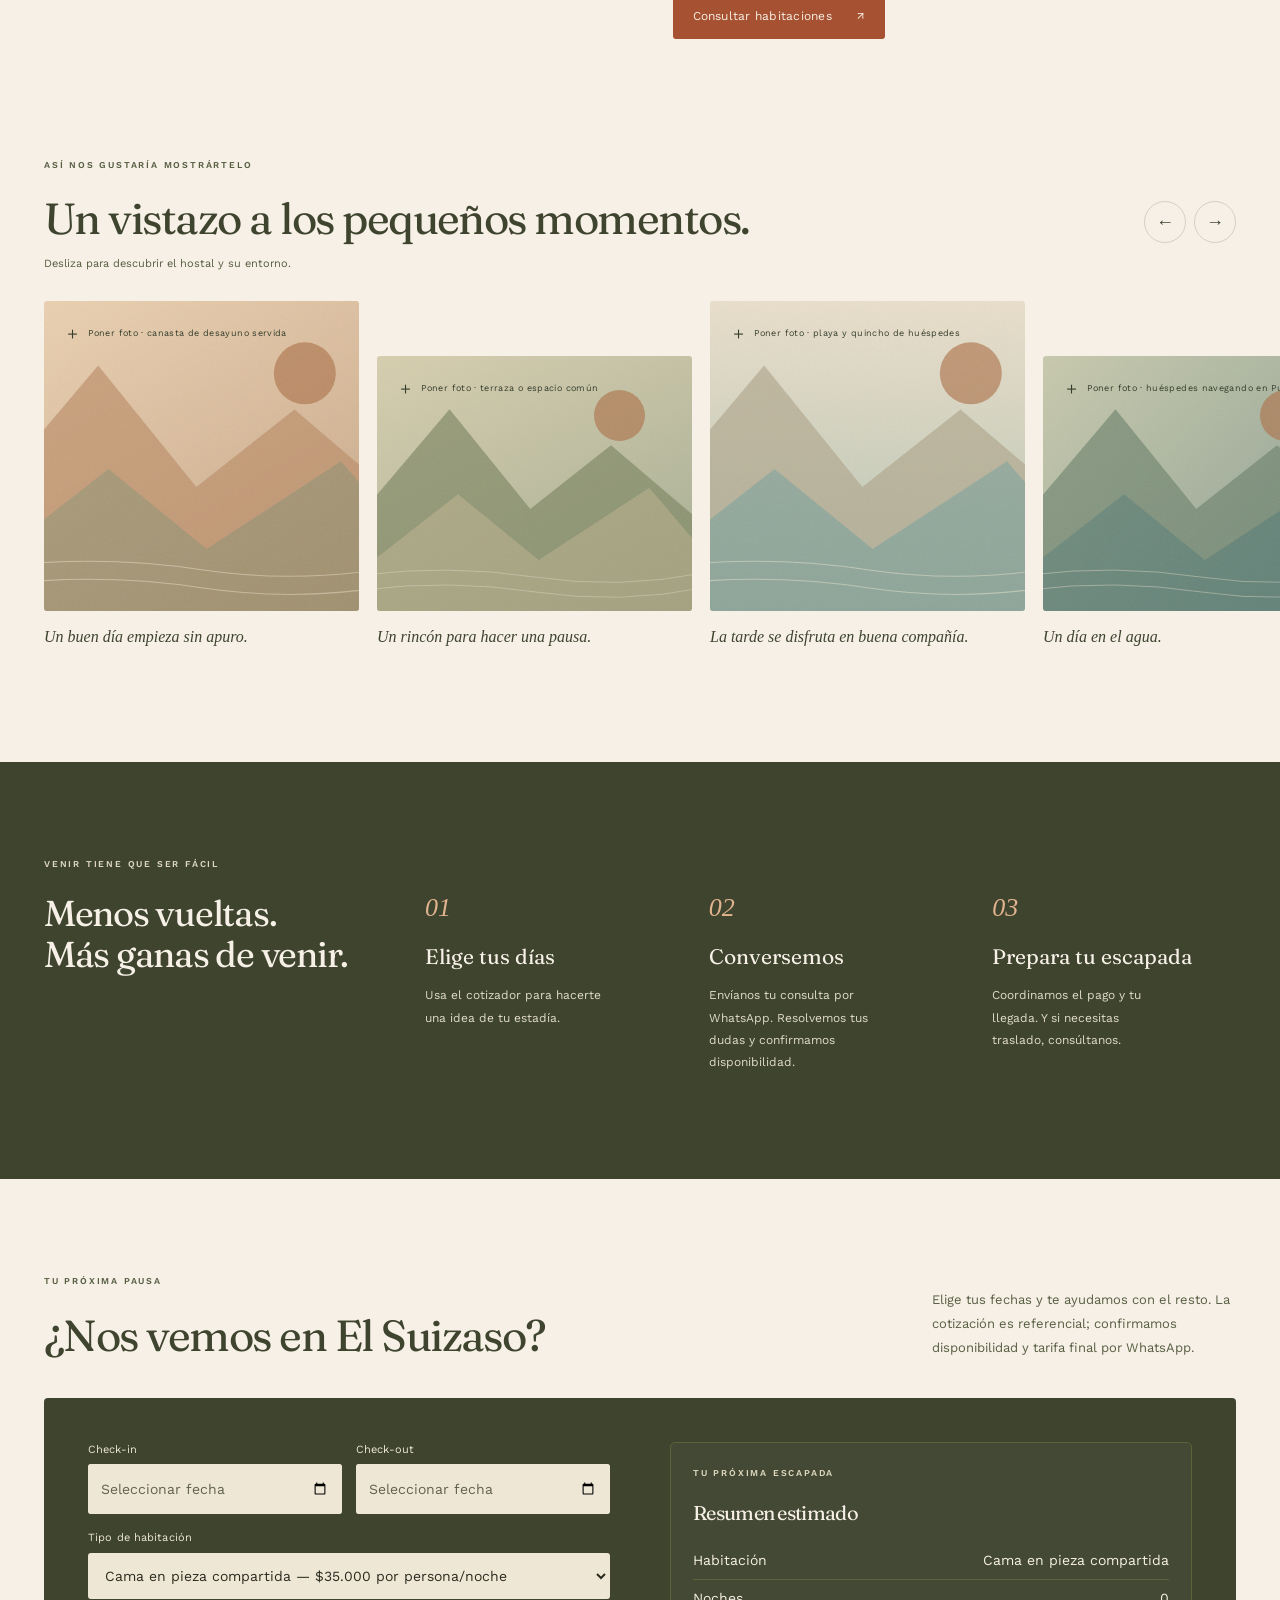
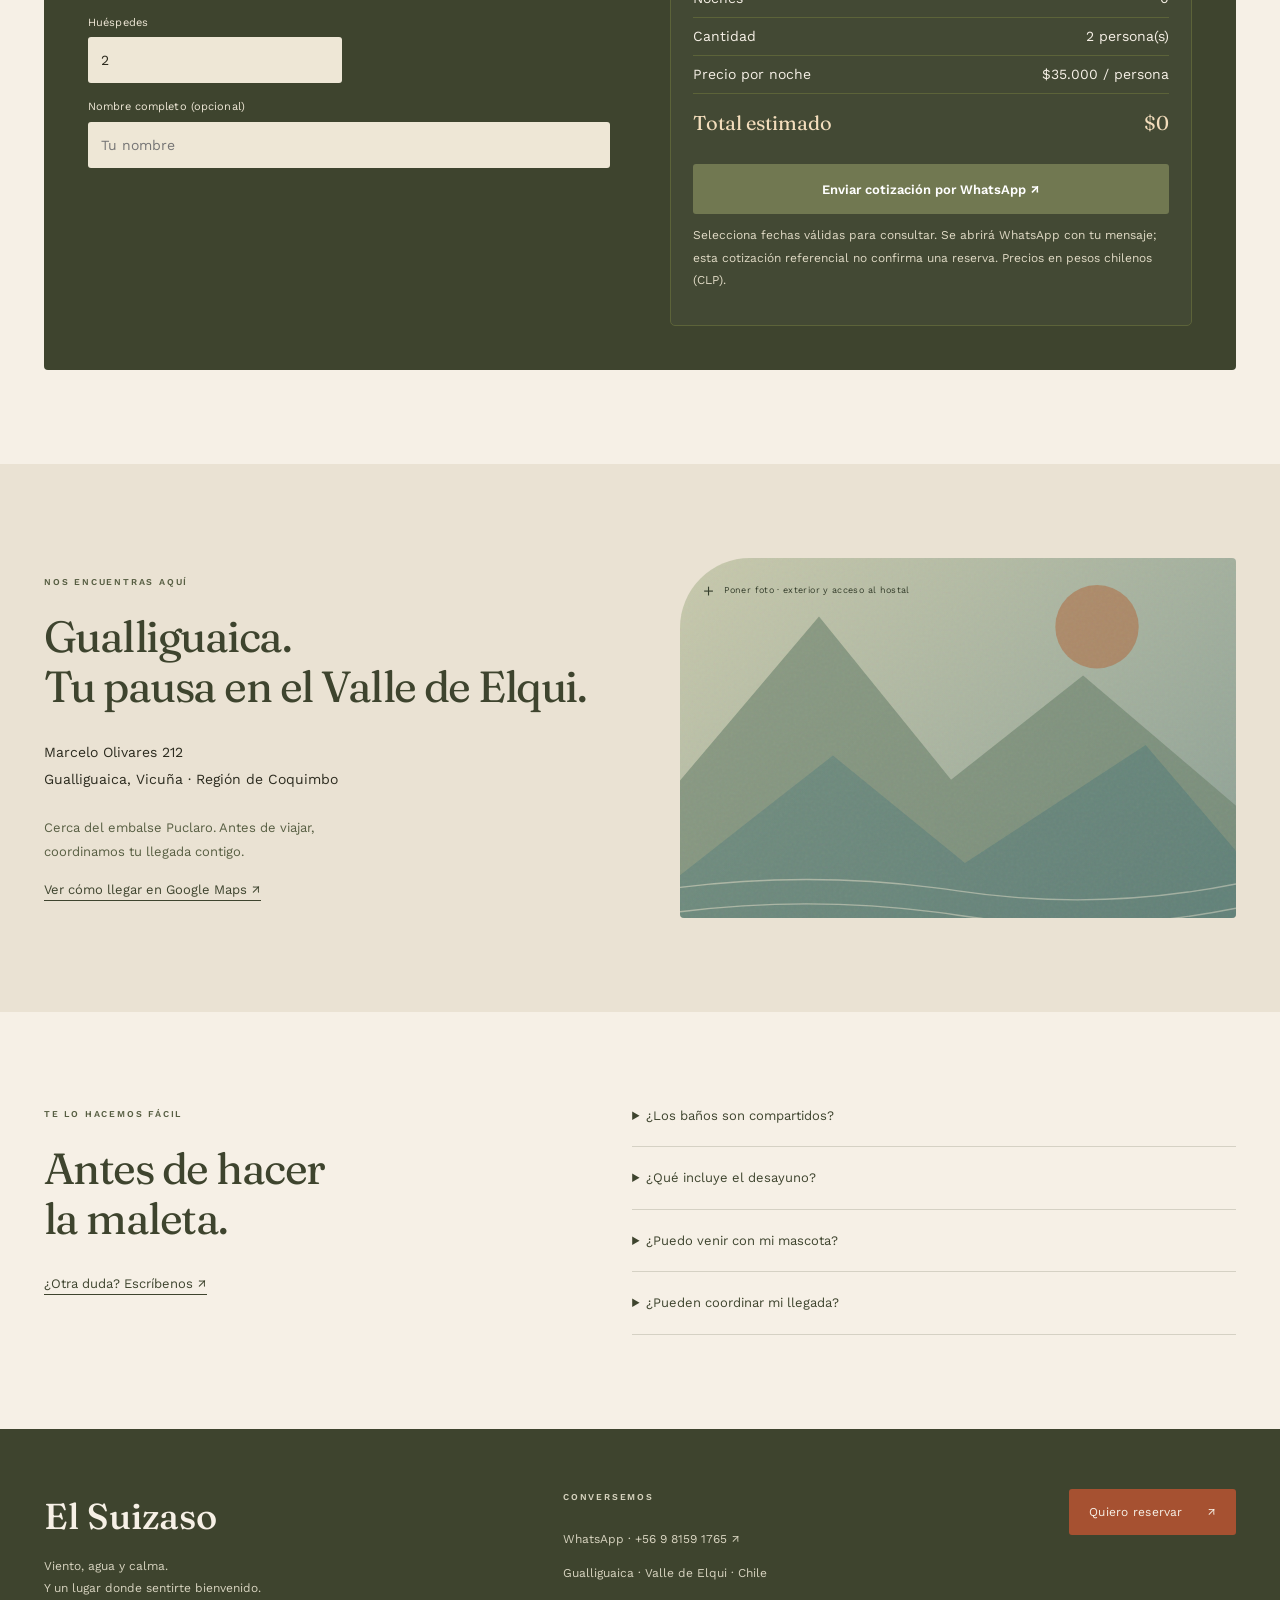
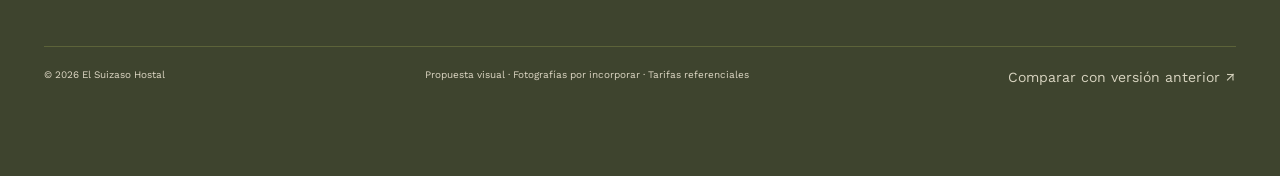
==== commit b7ea748b: "Fix iPhone date field overflow and add explicit empty date prompts" ====
--- a/propuesta.html
+++ b/propuesta.html
@@ -14,8 +14,8 @@
 <link rel="icon" type="image/svg+xml" href="assets/favicon.svg">
 <link rel="preload" href="assets/fraunces-400.woff" as="font" type="font/woff" crossorigin>
 <link rel="preload" href="assets/work-sans-400.woff" as="font" type="font/woff" crossorigin>
-<link rel="stylesheet" href="assets/styles.css?v=20261108-propuesta"><link rel="stylesheet" href="assets/propuesta.css?v=20261108-carruseles"><link rel="stylesheet" href="assets/referencias.css">
-<script src="assets/main.js" defer></script><script src="assets/propuesta.js?v=20261108-carruseles" defer></script><script src="assets/referencias.js" defer></script>
+<link rel="stylesheet" href="assets/styles.css?v=20261108-fechas"><link rel="stylesheet" href="assets/propuesta.css?v=20261108-carruseles"><link rel="stylesheet" href="assets/referencias.css">
+<script src="assets/main.js?v=20261108-fechas" defer></script><script src="assets/propuesta.js?v=20261108-carruseles" defer></script><script src="assets/referencias.js" defer></script>
 
 <script type="application/ld+json">{"@context": "https://schema.org", "@type": "Hostel", "name": "El Suizaso", "description": "Hostal en Gualliguaica, cerca del embalse Puclaro, Valle de Elqui. Habitaciones privadas y compartidas con baños compartidos y desayuno incluido.", "telephone": "+56981591765", "address": {"@type": "PostalAddress", "streetAddress": "Marcelo Olivares 212", "addressLocality": "Gualliguaica, Vicuña", "addressRegion": "Coquimbo", "addressCountry": "CL"}, "petsAllowed": true, "url": "https://el-suizaso.vercel.app/", "@id": "https://el-suizaso.vercel.app/#hostal"}</script>
 
@@ -37,14 +37,14 @@
 <section class="easy-stay"><div class="wrap"><p class="eyebrow">VENIR TIENE QUE SER FÁCIL</p><div class="easy-layout"><h2>Menos vueltas.<br>Más ganas de venir.</h2><div class="easy-step"><span>01</span><h3>Elige tus días</h3><p>Usa el cotizador para hacerte una idea de tu estadía.</p></div><div class="easy-step"><span>02</span><h3>Conversemos</h3><p>Envíanos tu consulta por WhatsApp. Resolvemos tus dudas y confirmamos disponibilidad.</p></div><div class="easy-step"><span>03</span><h3>Prepara tu escapada</h3><p>Coordinamos el pago y tu llegada. Y si necesitas traslado, consúltanos.</p></div></div></div></section>
 <section class="booking p-booking" id="reservar"><div class="wrap"><div class="p-section-head"><div><p class="eyebrow">TU PRÓXIMA PAUSA</p><h2>¿Nos vemos en El Suizaso?</h2></div><p>Elige tus fechas y te ayudamos con el resto. La cotización es referencial; confirmamos disponibilidad y tarifa final por WhatsApp.</p></div><noscript><p>Consulta tu estadía por <a href="https://wa.me/56981591765">WhatsApp</a>.</p></noscript><form class="booking-panel" id="booking-form">
       <div>
-        <div class="field-row">
+        <div class="field-row date-row">
           <div class="field-group">
             <label for="checkin">Check-in</label>
-            <input type="date" id="checkin" required>
+            <div class="date-control"><input type="date" id="checkin" required data-empty="true"><span class="date-placeholder" aria-hidden="true">Seleccionar fecha</span></div>
           </div>
           <div class="field-group">
             <label for="checkout">Check-out</label>
-            <input type="date" id="checkout" required>
+            <div class="date-control"><input type="date" id="checkout" required data-empty="true"><span class="date-placeholder" aria-hidden="true">Seleccionar fecha</span></div>
           </div>
         </div>
 
--- a/assets/styles.css
+++ b/assets/styles.css
@@ -190,3 +190,6 @@
 .schedule-cta{width:fit-content;text-decoration:none;min-height:46px;font-size:14px}.room-cta{margin-top:8px;font-size:13px}.section-cta{margin-top:30px}.booking-direct{display:flex;align-items:center;gap:20px;flex-wrap:wrap;margin:-12px 0 28px}.booking-direct>span{font-size:13px;color:var(--olive-2)}.whatsapp-float{position:fixed;bottom:22px;right:22px;z-index:45;display:flex;gap:16px;align-items:center;min-height:50px;padding:14px 20px;border-radius:4px;background:var(--terracotta);color:var(--cream);box-shadow:0 4px 20px #2c2b1f25;text-decoration:none;font:500 14px system-ui,sans-serif;transition:background .2s,transform .2s}.whatsapp-float:hover{background:var(--terracotta-dark);transform:translateY(-2px)}footer{padding-bottom:96px}footer .schedule-cta{color:var(--cream);margin-bottom:12px}footer .schedule-cta:hover{color:var(--cream)}@media(max-width:620px){.whatsapp-float{right:16px;bottom:max(16px,env(safe-area-inset-bottom));font-size:13px;padding:12px 16px}.booking-direct{gap:12px}.nav>.schedule-cta{display:none}}
 
 .nav-actions{display:flex;align-items:center;gap:10px;flex-shrink:0}.proposal-link{display:inline-flex;align-items:center;gap:12px;min-height:44px;padding:10px 14px;border:1px solid var(--line);border-radius:3px;text-decoration:none;font-size:12px;color:var(--olive)}.proposal-link:hover{background:var(--cream-2)}@media(min-width:901px) and (max-width:1240px){.navlinks{gap:10px}.navlinks a{font-size:11px}.nav{gap:12px;padding-left:20px;padding-right:20px}.nav-actions .schedule-cta{font-size:12px;padding:12px}.proposal-link{padding:10px;font-size:11px}}@media(max-width:620px){.nav-actions{gap:6px}.nav-actions .schedule-cta{display:none}.proposal-link{padding:8px;font-size:10px;gap:5px}.nav{gap:8px}.menu-toggle{font-size:11px;padding:8px}.brand-symbol{display:none}.brand{font-size:18px}}
+
+/* Constrain Safari date controls and make empty state explicit. */
+.field-row{grid-template-columns:repeat(2,minmax(0,1fr))}.field-group{min-width:0}.booking-panel>div{min-width:0}.date-control{position:relative;min-width:0;width:100%;overflow:hidden;border-radius:3px;background:#eee7d6}.field-group .date-control input[type="date"]{display:block;box-sizing:border-box;width:100%;max-width:100%;min-width:0;height:50px;min-height:50px;margin:0;padding:12px;-webkit-appearance:none;appearance:none;color:var(--ink);color-scheme:light;text-align:left}.date-control input[type="date"]::-webkit-date-and-time-value{text-align:left;min-height:1.5em}.date-control input[type="date"]::-webkit-datetime-edit{min-width:0;padding:0}.date-placeholder{display:none;position:absolute;left:13px;top:50%;transform:translateY(-50%);pointer-events:none;font-size:14px;line-height:1.5;color:#62634e}.date-control input[data-empty="true"]+.date-placeholder{display:block}.date-control input[data-empty="true"]::-webkit-datetime-edit{color:transparent}.date-control input[data-empty="true"]::-webkit-date-and-time-value{color:transparent}.date-control:focus-within{outline:2px solid var(--terracotta);outline-offset:2px}.field-group .date-control input:focus{outline:0}@media(max-width:620px){.field-row.date-row{grid-template-columns:minmax(0,1fr);gap:0}.field-group input,.field-group select,.proposal-page .field-group input,.proposal-page .field-group select{font-size:16px}.date-placeholder{font-size:16px}.field-group .date-control input[type="date"]{font-size:16px}}
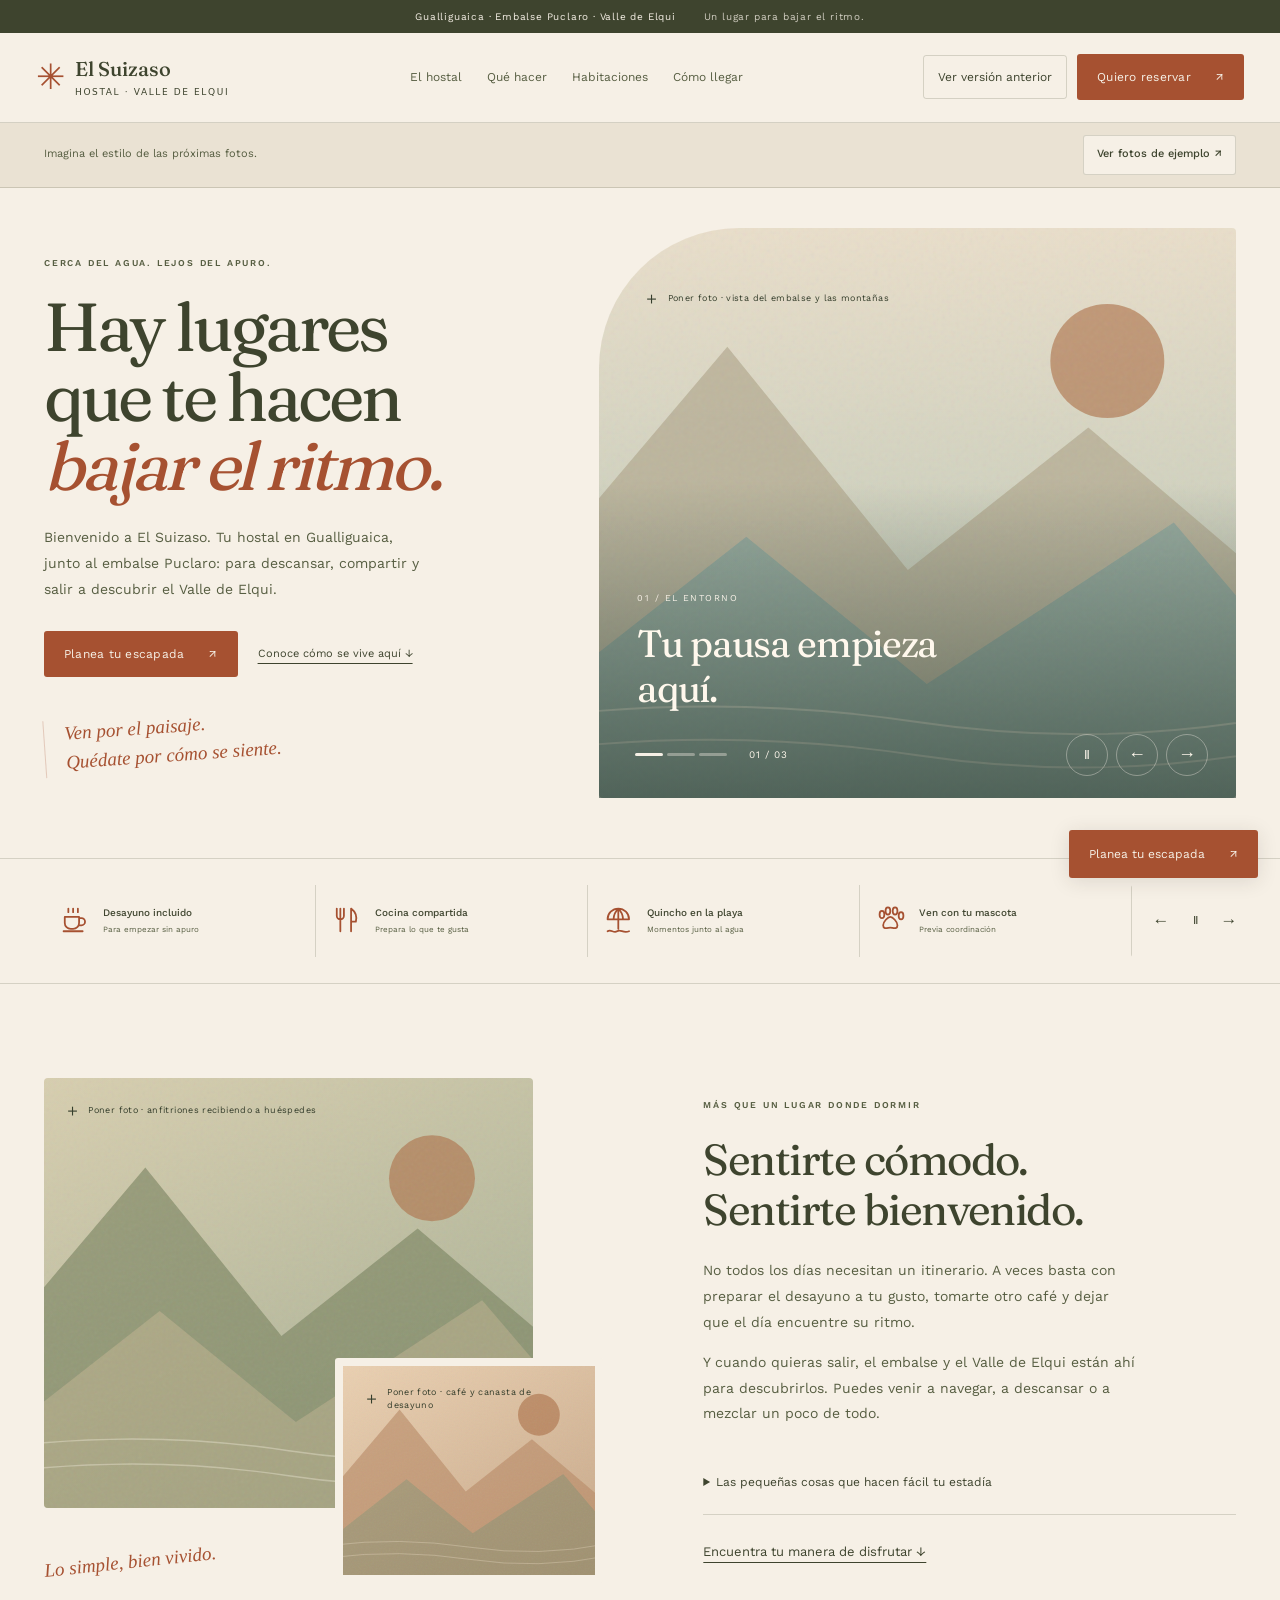
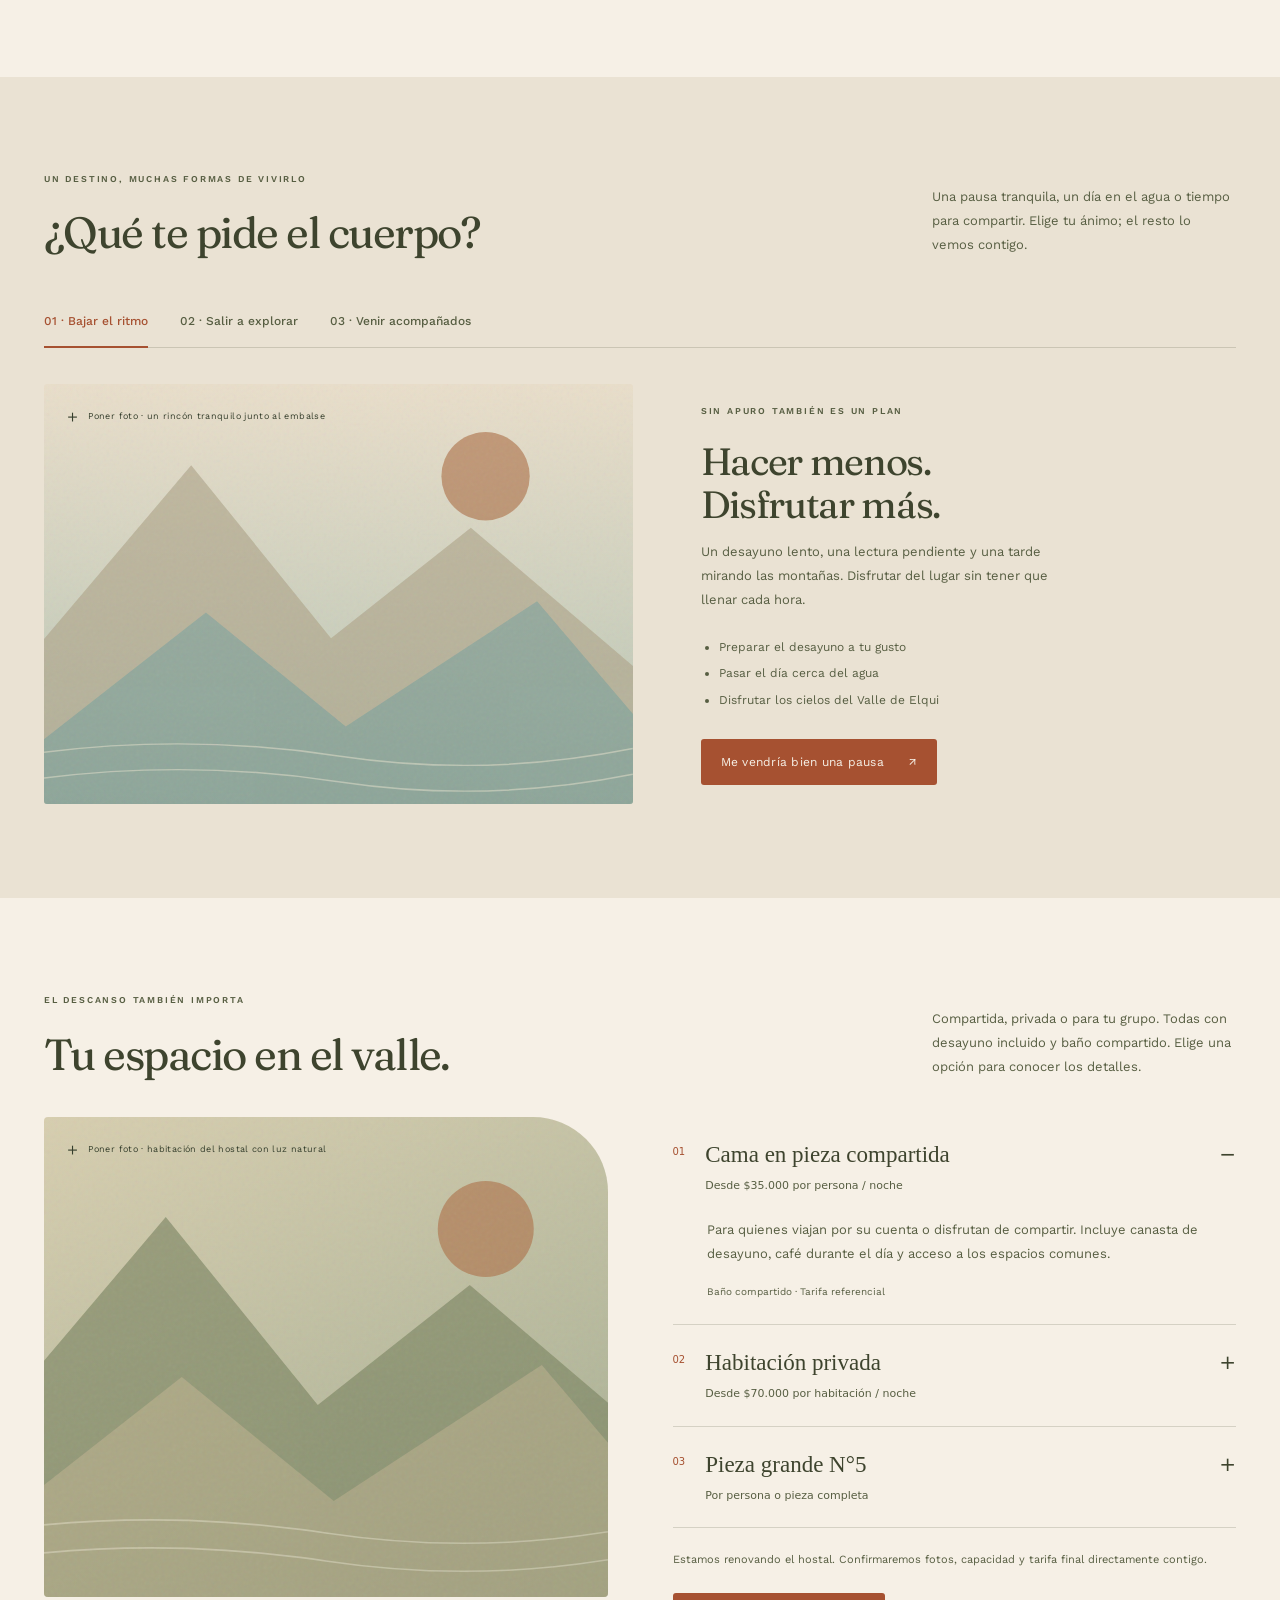
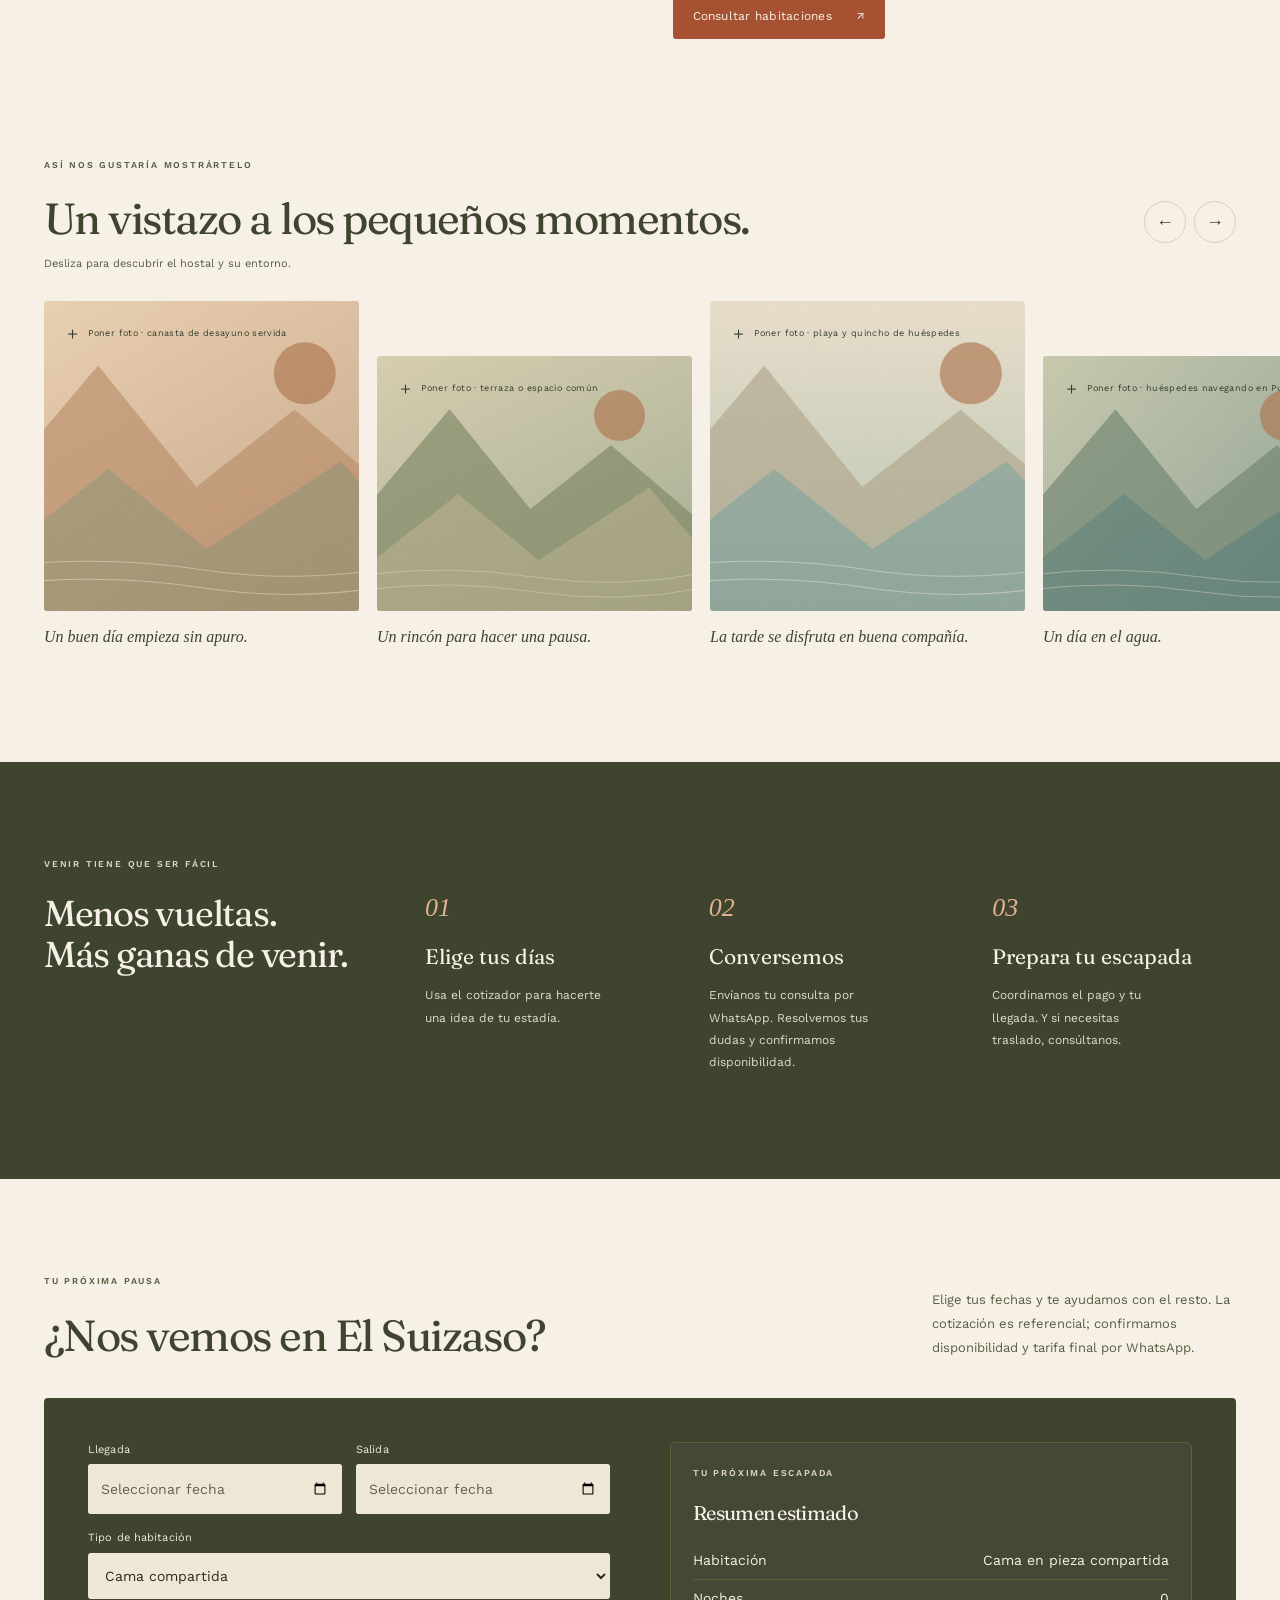
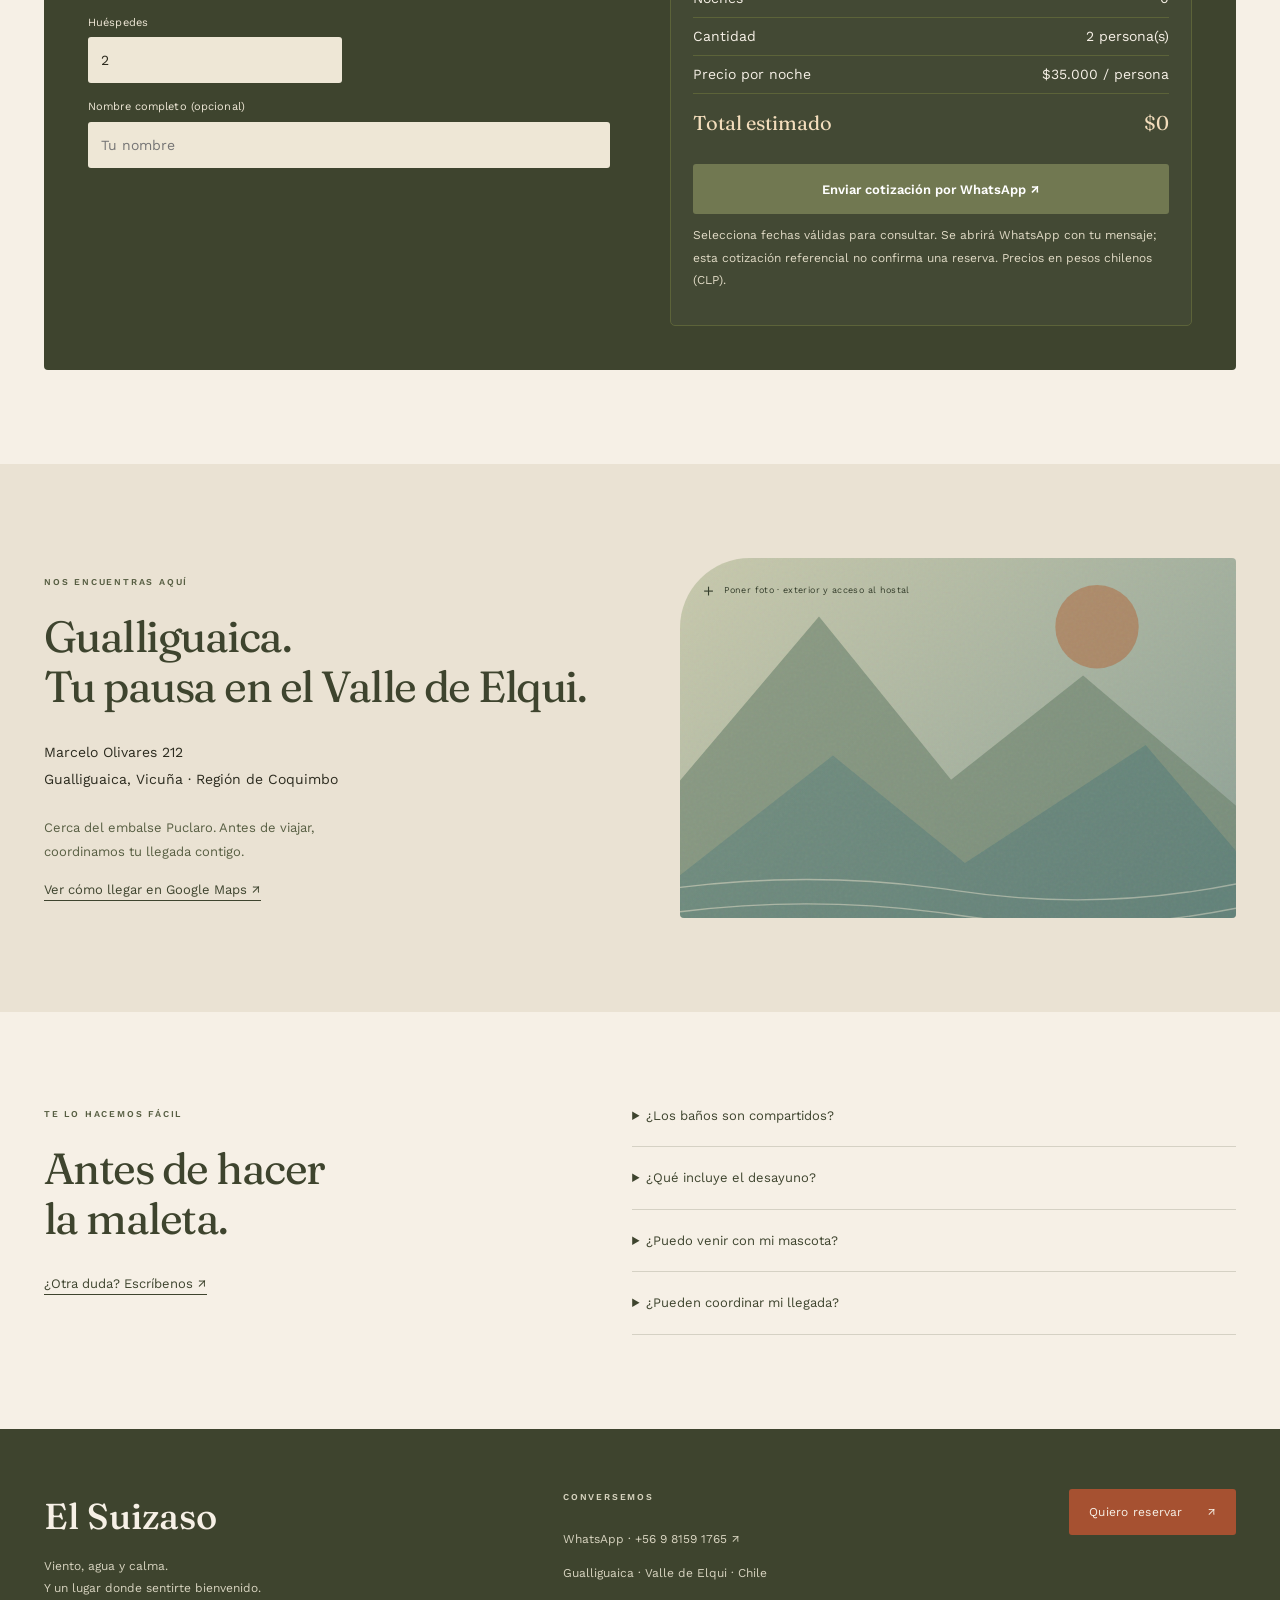
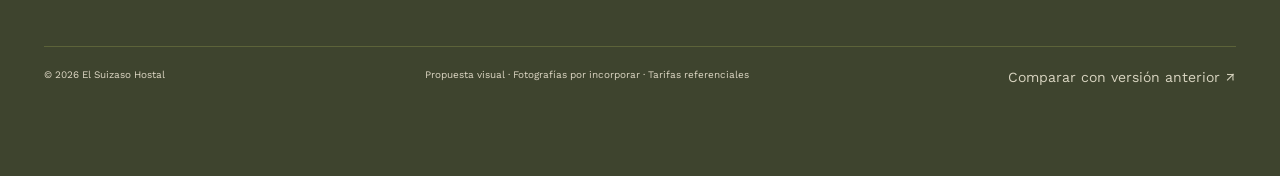
==== commit e36beea2: "Refine both mobile experiences with clean navigation, readable content, touch controls and unobstruc" ====
--- a/propuesta.html
+++ b/propuesta.html
@@ -1,6 +1,6 @@
 <!DOCTYPE html><html lang="es"><head>
 <meta charset="UTF-8">
-<meta name="viewport" content="width=device-width, initial-scale=1.0">
+<meta name="viewport" content="width=device-width, initial-scale=1.0, viewport-fit=cover">
 <title>El Suizaso · Una pausa junto al Puclaro | Nueva propuesta</title>
 <meta name="description" content="El Suizaso: hostal en Gualliguaica, cerca del embalse Puclaro, Valle de Elqui. Habitaciones privadas y compartidas, desayuno y consultas por WhatsApp.">
 <meta name="theme-color" content="#3f4227">
@@ -15,14 +15,15 @@
 <link rel="preload" href="assets/fraunces-400.woff" as="font" type="font/woff" crossorigin>
 <link rel="preload" href="assets/work-sans-400.woff" as="font" type="font/woff" crossorigin>
 <link rel="stylesheet" href="assets/styles.css?v=20261108-fechas"><link rel="stylesheet" href="assets/propuesta.css?v=20261108-carruseles"><link rel="stylesheet" href="assets/referencias.css">
-<script src="assets/main.js?v=20261108-fechas" defer></script><script src="assets/propuesta.js?v=20261108-carruseles" defer></script><script src="assets/referencias.js" defer></script>
+<script src="assets/main.js?v=20261108-mobile" defer></script><script src="assets/propuesta.js?v=20261108-carruseles" defer></script><script src="assets/referencias.js" defer></script>
 
 <script type="application/ld+json">{"@context": "https://schema.org", "@type": "Hostel", "name": "El Suizaso", "description": "Hostal en Gualliguaica, cerca del embalse Puclaro, Valle de Elqui. Habitaciones privadas y compartidas con baños compartidos y desayuno incluido.", "telephone": "+56981591765", "address": {"@type": "PostalAddress", "streetAddress": "Marcelo Olivares 212", "addressLocality": "Gualliguaica, Vicuña", "addressRegion": "Coquimbo", "addressCountry": "CL"}, "petsAllowed": true, "url": "https://el-suizaso.vercel.app/", "@id": "https://el-suizaso.vercel.app/#hostal"}</script>
 
 <!-- DOMAIN-SEO --><link rel="canonical" href="https://el-suizaso.vercel.app/propuesta"><meta property="og:url" content="https://el-suizaso.vercel.app/"><!-- /DOMAIN-SEO -->
+<link rel="stylesheet" href="assets/mobile.css?v=20261108-mobile"><script src="assets/mobile.js?v=20261108-mobile" defer></script>
 </head><body class="proposal-page"><a class="skip-link" href="#contenido">Saltar al contenido</a>
 <div class="location-strip">Gualliguaica · Embalse Puclaro · Valle de Elqui <span>Un lugar para bajar el ritmo.</span></div>
-<header><div class="nav"><a class="brand" href="/" aria-label="El Suizaso, versión original"><span class="brand-symbol" aria-hidden="true">✳</span><span class="display">El Suizaso<small>HOSTAL · VALLE DE ELQUI</small></span></a><button class="menu-toggle" type="button" aria-expanded="false" aria-controls="menu">Menú ☰</button><nav class="navlinks" id="menu" aria-label="Navegación principal"><a href="#experiencia">El hostal</a><a href="#panoramas">Qué hacer</a><a href="#habitaciones">Habitaciones</a><a href="#ubicacion">Cómo llegar</a></nav><div class="nav-actions"><a class="proposal-link" href="/">Ver versión anterior</a><a class="nav-cta " href="#reservar">Quiero reservar <span aria-hidden="true">↗</span></a></div></div></header>
+<header><div class="nav"><a class="brand" href="/" aria-label="El Suizaso, versión original"><span class="brand-symbol" aria-hidden="true">✳</span><span class="display">El Suizaso<small>HOSTAL · VALLE DE ELQUI</small></span></a><button class="menu-toggle" type="button" aria-expanded="false" aria-controls="menu">Menú ☰</button><nav class="navlinks" id="menu" aria-label="Navegación principal"><a href="#experiencia">El hostal</a><a href="#panoramas">Qué hacer</a><a href="#habitaciones">Habitaciones</a><a href="#ubicacion">Cómo llegar</a><a class="mobile-compare" href="/">Ver versión anterior ↗</a></nav><div class="nav-actions"><a class="proposal-link" href="/">Ver versión anterior</a><a class="nav-cta " href="#reservar">Quiero reservar <span aria-hidden="true">↗</span></a></div></div></header>
 <noscript><style>.plan-tabs,.slider-controls,.gallery-controls,.comfort-controls{display:none}.comfort-viewport{overflow:auto!important}.plan-panel[hidden]{display:grid!important;margin-top:32px}</style></noscript><main id="contenido">
 <div class="photo-preview-bar"><div class="wrap"><span>Imagina el estilo de las próximas fotos.</span><button type="button" id="toggle-photo-examples" aria-pressed="false">Ver fotos de ejemplo <span aria-hidden="true">↗</span></button><p id="photo-example-notice" hidden>Fotos de referencia: ilustran el tono visual. No muestran El Suizaso, sus habitaciones ni el embalse Puclaro.</p></div></div><section class="p-hero"><div class="wrap p-hero-layout"><div class="p-hero-copy"><p class="eyebrow">CERCA DEL AGUA. LEJOS DEL APURO.</p><h1>Hay lugares<br>que te hacen<br><em>bajar el ritmo.</em></h1><p>Bienvenido a El Suizaso. Tu hostal en Gualliguaica, junto al embalse Puclaro: para descansar, compartir y salir a descubrir el Valle de Elqui.</p><div class="p-actions"><a class="nav-cta " href="#reservar">Planea tu escapada <span aria-hidden="true">↗</span></a><a class="text-link" href="#experiencia">Conoce cómo se vive aquí ↓</a></div><div class="hero-handnote">Ven por el paisaje.<br>Quédate por cómo se siente.</div></div>
 <div class="hero-slider" role="region" aria-roledescription="carrusel" aria-label="Un vistazo a tu estadía"><div class="slide" data-slide><div class="photo photo-lake " role="img" aria-label="Espacio para fotografía: vista del embalse y las montañas"><span class="photo-grain" aria-hidden="true"></span><svg class="photo-landscape" viewBox="0 0 800 600" preserveAspectRatio="xMidYMid slice" aria-hidden="true"><circle cx="600" cy="140" r="60"/><path class="mountain-back" d="M-50 420 200 125 390 360 580 210 850 440V650H-50Z"/><path class="mountain-front" d="M-80 560 220 325 410 480 670 310 900 580V650H-80Z"/><path class="water-line" d="M0 515Q200 490 400 520T800 510M0 550Q200 525 400 555T800 545"/></svg><span class="photo-label"><span aria-hidden="true">＋</span> Poner foto · vista del embalse y las montañas</span></div><div class="slide-caption"><span>01 / EL ENTORNO</span><h2>Tu pausa empieza aquí.</h2></div></div><div class="slide" data-slide hidden><div class="photo photo-home " role="img" aria-label="Espacio para fotografía: terraza o rincón de descanso del hostal"><span class="photo-grain" aria-hidden="true"></span><svg class="photo-landscape" viewBox="0 0 800 600" preserveAspectRatio="xMidYMid slice" aria-hidden="true"><circle cx="600" cy="140" r="60"/><path class="mountain-back" d="M-50 420 200 125 390 360 580 210 850 440V650H-50Z"/><path class="mountain-front" d="M-80 560 220 325 410 480 670 310 900 580V650H-80Z"/><path class="water-line" d="M0 515Q200 490 400 520T800 510M0 550Q200 525 400 555T800 545"/></svg><span class="photo-label"><span aria-hidden="true">＋</span> Poner foto · terraza o rincón de descanso del hostal</span></div><div class="slide-caption"><span>02 / EL HOSTAL</span><h2>Estar también es un panorama.</h2></div></div><div class="slide" data-slide hidden><div class="photo photo-warm " role="img" aria-label="Espacio para fotografía: desayuno y momentos compartidos"><span class="photo-grain" aria-hidden="true"></span><svg class="photo-landscape" viewBox="0 0 800 600" preserveAspectRatio="xMidYMid slice" aria-hidden="true"><circle cx="600" cy="140" r="60"/><path class="mountain-back" d="M-50 420 200 125 390 360 580 210 850 440V650H-50Z"/><path class="mountain-front" d="M-80 560 220 325 410 480 670 310 900 580V650H-80Z"/><path class="water-line" d="M0 515Q200 490 400 520T800 510M0 550Q200 525 400 555T800 545"/></svg><span class="photo-label"><span aria-hidden="true">＋</span> Poner foto · desayuno y momentos compartidos</span></div><div class="slide-caption"><span>03 / LOS PEQUEÑOS MOMENTOS</span><h2>Un café. Una conversación. Ningún apuro.</h2></div></div><div class="slider-controls"><div class="slider-dots" role="group" aria-label="Elegir fotografía"><button type="button" data-slide-to="0" aria-label="Ver el entorno" aria-pressed="true"></button><button type="button" data-slide-to="1" aria-label="Ver el hostal" aria-pressed="false"></button><button type="button" data-slide-to="2" aria-label="Ver los momentos" aria-pressed="false"></button></div><span class="slider-count" aria-live="off" aria-atomic="true">01 / 03</span><div class="slider-arrows"><button type="button" data-hero-play aria-label="Pausar presentación automática" aria-pressed="false">Ⅱ</button><button type="button" data-slide-prev aria-label="Fotografía anterior">←</button><button type="button" data-slide-next aria-label="Fotografía siguiente">→</button></div></div></div></div></section>
@@ -39,11 +40,11 @@
       <div>
         <div class="field-row date-row">
           <div class="field-group">
-            <label for="checkin">Check-in</label>
+            <label for="checkin">Llegada</label>
             <div class="date-control"><input type="date" id="checkin" required data-empty="true"><span class="date-placeholder" aria-hidden="true">Seleccionar fecha</span></div>
           </div>
           <div class="field-group">
-            <label for="checkout">Check-out</label>
+            <label for="checkout">Salida</label>
             <div class="date-control"><input type="date" id="checkout" required data-empty="true"><span class="date-placeholder" aria-hidden="true">Seleccionar fecha</span></div>
           </div>
         </div>
@@ -51,10 +52,10 @@
         <div class="field-group">
           <label for="roomtype">Tipo de habitación</label>
           <select id="roomtype">
-            <option value="35000" data-name="Cama en pieza compartida" data-mode="person">Cama en pieza compartida — $35.000 por persona/noche</option>
-            <option value="70000" data-name="Habitación privada" data-mode="room" data-multi="true">Habitación privada — $70.000 por habitación/noche</option>
-            <option value="35000" data-name="Pieza grande N°5 (por persona)" data-mode="person">Pieza grande N°5 — $35.000 por persona/noche</option>
-            <option value="140000" data-name="Pieza grande N°5 (pieza completa)" data-mode="room">Pieza grande N°5 — $140.000 pieza completa/noche</option>
+            <option value="35000" data-name="Cama en pieza compartida" data-mode="person">Cama compartida</option>
+            <option value="70000" data-name="Habitación privada" data-mode="room" data-multi="true">Habitación privada</option>
+            <option value="35000" data-name="Pieza grande N°5 (por persona)" data-mode="person">Pieza grande · por persona</option>
+            <option value="140000" data-name="Pieza grande N°5 (pieza completa)" data-mode="room">Pieza grande · completa</option>
           </select>
         </div>
 
--- a/assets/mobile.css
+++ b/assets/mobile.css
@@ -0,0 +1,121 @@
+/* Shared mobile layout. Loaded last so both versions use the same touch and form rules. */
+.mobile-compare{display:none}img,svg{max-width:100%}.hero-grid>*,.p-hero-layout>*,.story-layout>*,.plan-panel>*,.room-explore>*,.location-layout>*,.faq-layout>*,.place-layout>*{min-width:0}.booking-panel,.summary{max-width:100%}.summary-row>span{min-width:0;overflow-wrap:anywhere}.p-floating[hidden],.whatsapp-float[hidden]{display:none!important}
+@media(max-width:900px){
+  .navlinks.is-open,.proposal-page .navlinks.is-open{display:grid;grid-template-columns:minmax(0,1fr);gap:0;max-height:calc(100vh - 80px);max-height:calc(100dvh - 80px);overflow-y:auto;padding:10px 24px 18px;background:var(--cream);overscroll-behavior:contain}
+  .navlinks a,.proposal-page .navlinks a{display:flex;align-items:center;min-height:48px;font-size:15px;line-height:1.5;border-bottom:1px solid var(--line);padding:10px 0}
+  .navlinks .mobile-compare{display:flex;color:var(--terracotta);border-bottom:0;margin-top:4px}
+  .nav-actions,.proposal-page .nav-actions{display:none}
+  .menu-toggle,.proposal-page .menu-toggle{display:flex;align-items:center;justify-content:center;gap:8px;margin-left:auto;min-width:76px;min-height:44px;font-size:14px;padding:10px 12px;border-radius:3px}
+  .nav,.proposal-page .nav{gap:16px;padding:12px 22px;min-height:72px}
+  .brand,.proposal-page .brand{font-size:24px;gap:8px}
+  .brand-symbol,.proposal-page .brand-symbol{display:none}
+  .brand small,.proposal-page .brand small{font-size:8px;letter-spacing:.13em}
+  .booking-panel .field-group label,.proposal-page .booking-panel .field-group label{font-size:13px;line-height:1.5}
+}
+@media(max-width:760px){
+  html{scroll-padding-top:88px}
+  body{font-size:15px;-webkit-text-size-adjust:100%;text-size-adjust:100%}
+  header,.proposal-page header{backdrop-filter:none;-webkit-backdrop-filter:none;background:var(--cream)}
+  .location-strip{display:none}
+  .wrap,.proposal-page .wrap{padding-left:20px;padding-right:20px}
+  section,.proposal-page section{padding:52px 0;scroll-margin-top:88px}
+  h1,h2,h3{text-wrap:balance}
+  .section-head h2,.proposal-page h2,.place-layout h2,.faq h2{font-size:clamp(30px,8.5vw,38px);line-height:1.16;letter-spacing:-.025em}
+  .section-head{margin-bottom:28px}
+  .section-head p,.proposal-page .p-section-head>p,.story-copy>p:not(.eyebrow),.plan-copy>p:not(.eyebrow),.place-layout p,.location-layout p{font-size:15px;line-height:1.75;max-width:none}
+  .eyebrow,.proposal-page .eyebrow{font-size:10px;line-height:1.6;letter-spacing:.14em;margin-bottom:16px}
+  .nav-cta,.proposal-page .nav-cta{min-height:48px;font-size:14px;padding:13px 18px;line-height:1.5;gap:20px;max-width:100%;white-space:normal}
+  .text-link,.p-actions .text-link{font-size:14px;line-height:1.6;display:inline-flex;align-items:center;min-height:44px}
+  .hero-grid,.p-hero-layout,.story-layout,.plan-panel,.room-explore,.location-layout,.p-faq .faq-layout,.place-layout{grid-template-columns:minmax(0,1fr);gap:30px}
+  .hero{padding:34px 0 44px}
+  .hero h1{font-size:clamp(39px,10.5vw,54px);line-height:1.08}
+  .hero .lede{font-size:15px;line-height:1.8}
+  .hero-actions{gap:14px 20px;margin-top:24px}
+  .hero-badges{display:grid;gap:12px;margin-top:24px}
+  .badge{font-size:12px;line-height:1.6}
+  .hero-art{max-width:420px;aspect-ratio:1.1;margin:auto;width:100%}
+  .art-label{font-size:9px;top:20%}.landscape-caption{font-size:9px;left:22px;right:22px}
+  .p-hero{padding:28px 0 36px!important}
+  .p-hero-copy{padding:0}.p-hero h1{font-size:clamp(42px,11.8vw,58px);line-height:1.05}
+  .p-hero-copy>p:not(.eyebrow){font-size:15px;line-height:1.75;margin:22px 0 24px;max-width:none}
+  .p-actions{gap:12px 20px}.hero-handnote{display:none}
+  .hero-slider .photo,.hero-slider .slide{height:clamp(330px,95vw,460px);min-height:0}
+  .hero-slider .photo{border-top-left-radius:65px}
+  .hero-slider .photo-label{left:24px;top:28px;right:24px;max-width:calc(100% - 48px)}
+  .slide-caption{left:24px;right:24px;bottom:86px}
+  .slide-caption>span{font-size:10px;line-height:1.6}
+  .slide-caption h2{font-size:clamp(27px,8vw,36px);max-width:18ch;line-height:1.18}
+  .slider-controls{left:12px;right:12px;bottom:18px;gap:8px}
+  .slider-count{display:none}
+  .slider-dots{gap:0}.slider-dots button{width:32px;height:44px}
+  .slider-arrows{gap:4px}.slider-arrows button{width:44px;height:44px;flex-shrink:0}
+  .slider-arrows [data-hero-play]{font-size:14px}
+  .comfort-strip .comfort-shell{padding:18px 20px 12px;display:block}
+  .comfort-item{flex-basis:100%}
+  .comfort-card{justify-content:center;min-height:76px;gap:16px;border:0;padding:8px 14px}
+  .comfort-icon{width:34px;height:34px;flex-basis:34px}
+  .comfort-card strong{font-size:14px}.comfort-card small{font-size:12px;line-height:1.6}
+  .comfort-controls{position:static;transform:none;justify-content:center;margin-top:4px;gap:12px}
+  .comfort-controls button{width:44px;height:44px;border:1px solid var(--line);border-radius:50%}
+  .comfort-controls [data-comfort-play]{font-size:13px}
+  .story-photos{padding:0;display:grid;grid-template-columns:minmax(0,1fr)}
+  .story-main{height:clamp(260px,76vw,360px);border-radius:3px 3px 45px 3px}
+  .story-detail{position:relative;bottom:auto;right:auto;width:60%;height:155px;min-height:0;margin:-65px -6px 0 auto;border:6px solid var(--cream)}
+  .story-photos .photo-note{position:static;max-width:none;font-size:17px;transform:none;margin-top:12px}
+  .story-copy h2{margin-bottom:22px}.story-details summary{font-size:14px;min-height:44px;line-height:1.7}.story-details p{font-size:14px}
+  .p-section-head{display:block;margin-bottom:28px}.p-section-head>div{max-width:none}.p-section-head>p{margin-top:18px;max-width:none}
+  .plan-tabs{overflow-x:auto;scrollbar-width:none;gap:12px;justify-content:flex-start;scroll-snap-type:x proximity;overscroll-behavior-x:contain;padding-bottom:6px;margin-bottom:24px}
+  .plan-tabs::-webkit-scrollbar{display:none}
+  .plan-tabs button{max-width:none;flex:0 0 auto;padding:13px 14px;font-size:13px;min-height:48px;white-space:nowrap;border:1px solid var(--line);border-radius:3px;bottom:0;scroll-snap-align:start}
+  .plan-tabs button[aria-selected=true]{background:var(--olive);color:var(--cream);border-color:var(--olive)}
+  .plan-panel>.photo{height:clamp(240px,72vw,350px)}
+  .plan-copy h3{font-size:34px;line-height:1.2}
+  .plan-copy ul{font-size:14px;line-height:1.8;padding-left:20px;margin:22px 0 26px}.plan-copy li+li{margin-top:8px}
+  .photo-label{font-size:11px;line-height:1.5;letter-spacing:0;left:16px;right:16px;top:16px}
+  .show-example-photos .photo-label{font-size:10px;max-width:calc(100% - 32px)}
+  .room-feature{position:relative;top:auto;height:clamp(240px,72vw,350px);border-top-right-radius:55px}
+  .room-options summary{gap:14px;font-size:23px;line-height:1.3;padding:22px 25px 22px 0;min-height:64px}
+  .room-options summary>span{min-width:0}.room-options summary>span:first-child{font-size:12px;flex-shrink:0}
+  .room-options summary small{font-size:13px;line-height:1.6;margin-top:8px}
+  .room-description{padding:0 8px 22px 29px}.room-description p{font-size:14px;line-height:1.75}.room-description>span{font-size:12px;line-height:1.6;display:block}
+  .room-disclaimer{font-size:13px;line-height:1.7;margin:24px 0}
+  .room-list,#servicios .room-list{grid-template-columns:minmax(0,1fr)}
+  .room-card,#servicios .room-card{padding:26px 0;border-right:0;border-bottom:1px solid var(--line)}
+  .room-card h3{font-size:25px}.room-meta{font-size:14px;line-height:1.7}.room-card p{font-size:14px!important;line-height:1.8}.room-price{font-size:28px}.room-price span{font-size:13px}
+  .moments{padding-top:8px!important}.moments .p-section-head>div{max-width:none}.moments h2{font-size:32px}
+  .gallery-controls{margin-top:20px;gap:12px}.gallery-controls button{width:44px;height:44px}
+  .gallery-help{font-size:13px;line-height:1.6;margin-bottom:22px}
+  .moment-track{padding-left:20px;padding-right:20px;scroll-padding-left:20px;gap:14px}
+  .moment-track figure{flex:0 0 min(78vw,330px)}
+  .moment-track figure .photo,.moment-track figure:nth-child(even) .photo{height:280px;margin-top:0}
+  .moment-track figcaption{font-size:17px;line-height:1.5;padding-top:12px}
+  .easy-layout{grid-template-columns:minmax(0,1fr);gap:26px}.easy-layout h2{font-size:34px}
+  .easy-step{padding-left:40px;position:relative}.easy-step>span{position:absolute;top:0;left:0;font-size:23px}.easy-step h3{font-size:23px;margin-top:0}.easy-step p{font-size:14px;max-width:none;line-height:1.75;margin-bottom:0}
+  .booking,.p-booking{padding:48px 0!important}.booking-panel,.p-booking .booking-panel{grid-template-columns:minmax(0,1fr);padding:24px 18px;gap:24px;border-radius:4px}
+  .field-group{margin-bottom:18px;gap:8px}.field-group input,.field-group select,.proposal-page .field-group input,.proposal-page .field-group select{font-size:16px;min-height:50px;width:100%;max-width:100%;min-width:0}
+  .field-group select{overflow:hidden;text-overflow:ellipsis;white-space:nowrap}
+  .field-row.date-row{grid-template-columns:minmax(0,1fr);gap:0}
+  .date-placeholder{font-size:16px}.field-group .date-control input[type=date]{font-size:16px;height:52px;min-height:52px}
+  .summary,.p-booking .summary{padding:22px 16px;min-width:0;width:100%}
+  .summary-row,.p-booking .summary-row{display:grid;grid-template-columns:minmax(0,.8fr) minmax(0,1.2fr);gap:12px;padding:12px 0;font-size:13px;line-height:1.65}
+  .summary-row>span:last-child{max-width:100%;text-align:right}
+  .summary-row.total,.p-booking .summary-row.total{font-size:20px;line-height:1.4;grid-template-columns:minmax(0,1fr) auto;gap:12px;padding-top:18px}
+  .btn-whatsapp,.p-booking .btn-whatsapp{font-size:14px;line-height:1.5;min-height:52px;padding:14px 12px;margin-top:18px}
+  .note-inline,.p-booking .note-inline{font-size:12px;line-height:1.8;margin-bottom:0}
+  .location-layout .photo{height:clamp(240px,70vw,340px)}.location-layout address,address{font-size:15px;line-height:1.8}.address-card{padding:24px 0;border-left:0;border-top:1px solid var(--line)}
+  .p-faq summary,summary{font-size:15px;line-height:1.65;min-height:44px}.p-faq details p,details p{font-size:14px;line-height:1.8}
+  .p-faq h2{margin-bottom:20px}.p-faq .faq-layout{gap:30px}
+  .photo-preview-bar .wrap{align-items:flex-start;padding-top:14px;padding-bottom:14px;gap:10px}
+  .photo-preview-bar .wrap>span{font-size:12px;line-height:1.6;flex-basis:100%}
+  .photo-preview-bar button{font-size:13px;min-height:44px;padding:10px 14px}.photo-preview-bar p{font-size:12px;line-height:1.7}
+  .footer-grid{grid-template-columns:minmax(0,1fr);gap:20px}.p-footer-top{flex-direction:column;gap:24px}.p-footer-top p,footer p,footer a,.p-footer-top a{font-size:14px;line-height:1.8;overflow-wrap:anywhere}
+  .footer-bottom,.proposal-page .footer-bottom{font-size:12px;line-height:1.7;display:grid;gap:12px}.footer-bottom a{font-size:12px}
+  footer,.proposal-page footer{padding-bottom:calc(110px + env(safe-area-inset-bottom))}
+  .p-floating,.whatsapp-float{left:16px;right:16px;bottom:calc(12px + env(safe-area-inset-bottom));max-width:380px;width:auto;margin:0 auto;min-height:50px;padding:12px 18px;justify-content:center;gap:24px;font-size:14px;line-height:1.5;border-radius:4px;box-shadow:0 3px 14px #2c2b1f20}
+  body:has(input:focus) .p-floating,body:has(input:focus) .whatsapp-float,body:has(select:focus) .p-floating,body:has(select:focus) .whatsapp-float{display:none}
+  a,button,input,select{-webkit-tap-highlight-color:#a6513126}
+  .nav-cta:hover{transform:none}
+}
+@media(max-width:480px){.field-row{grid-template-columns:minmax(0,1fr);gap:0}.nav,.proposal-page .nav{padding:10px 20px;min-height:68px}.plan-copy h3{font-size:32px}.summary-row.total,.p-booking .summary-row.total{font-size:19px}.photo-note{font-size:16px!important}}
+@media(max-width:350px){.wrap,.proposal-page .wrap{padding-left:16px;padding-right:16px}.nav,.proposal-page .nav{padding-left:16px;padding-right:16px}.brand,.proposal-page .brand{font-size:22px}.brand small,.proposal-page .brand small{font-size:7px}.p-hero h1{font-size:41px}.booking-panel,.p-booking .booking-panel{padding:20px 14px}.summary,.p-booking .summary{padding:20px 12px}.summary-row,.p-booking .summary-row{font-size:12px}.slide-caption h2{font-size:27px}.slide-caption{left:20px;right:20px}.comfort-strip .comfort-shell{padding-left:16px;padding-right:16px}}
+@media(max-width:760px){html{scroll-padding-top:0}.slider-dots{display:none}.slider-count{display:block;font-size:12px;letter-spacing:.08em}.slider-controls{left:20px;right:20px}.photo-grain{display:none}}
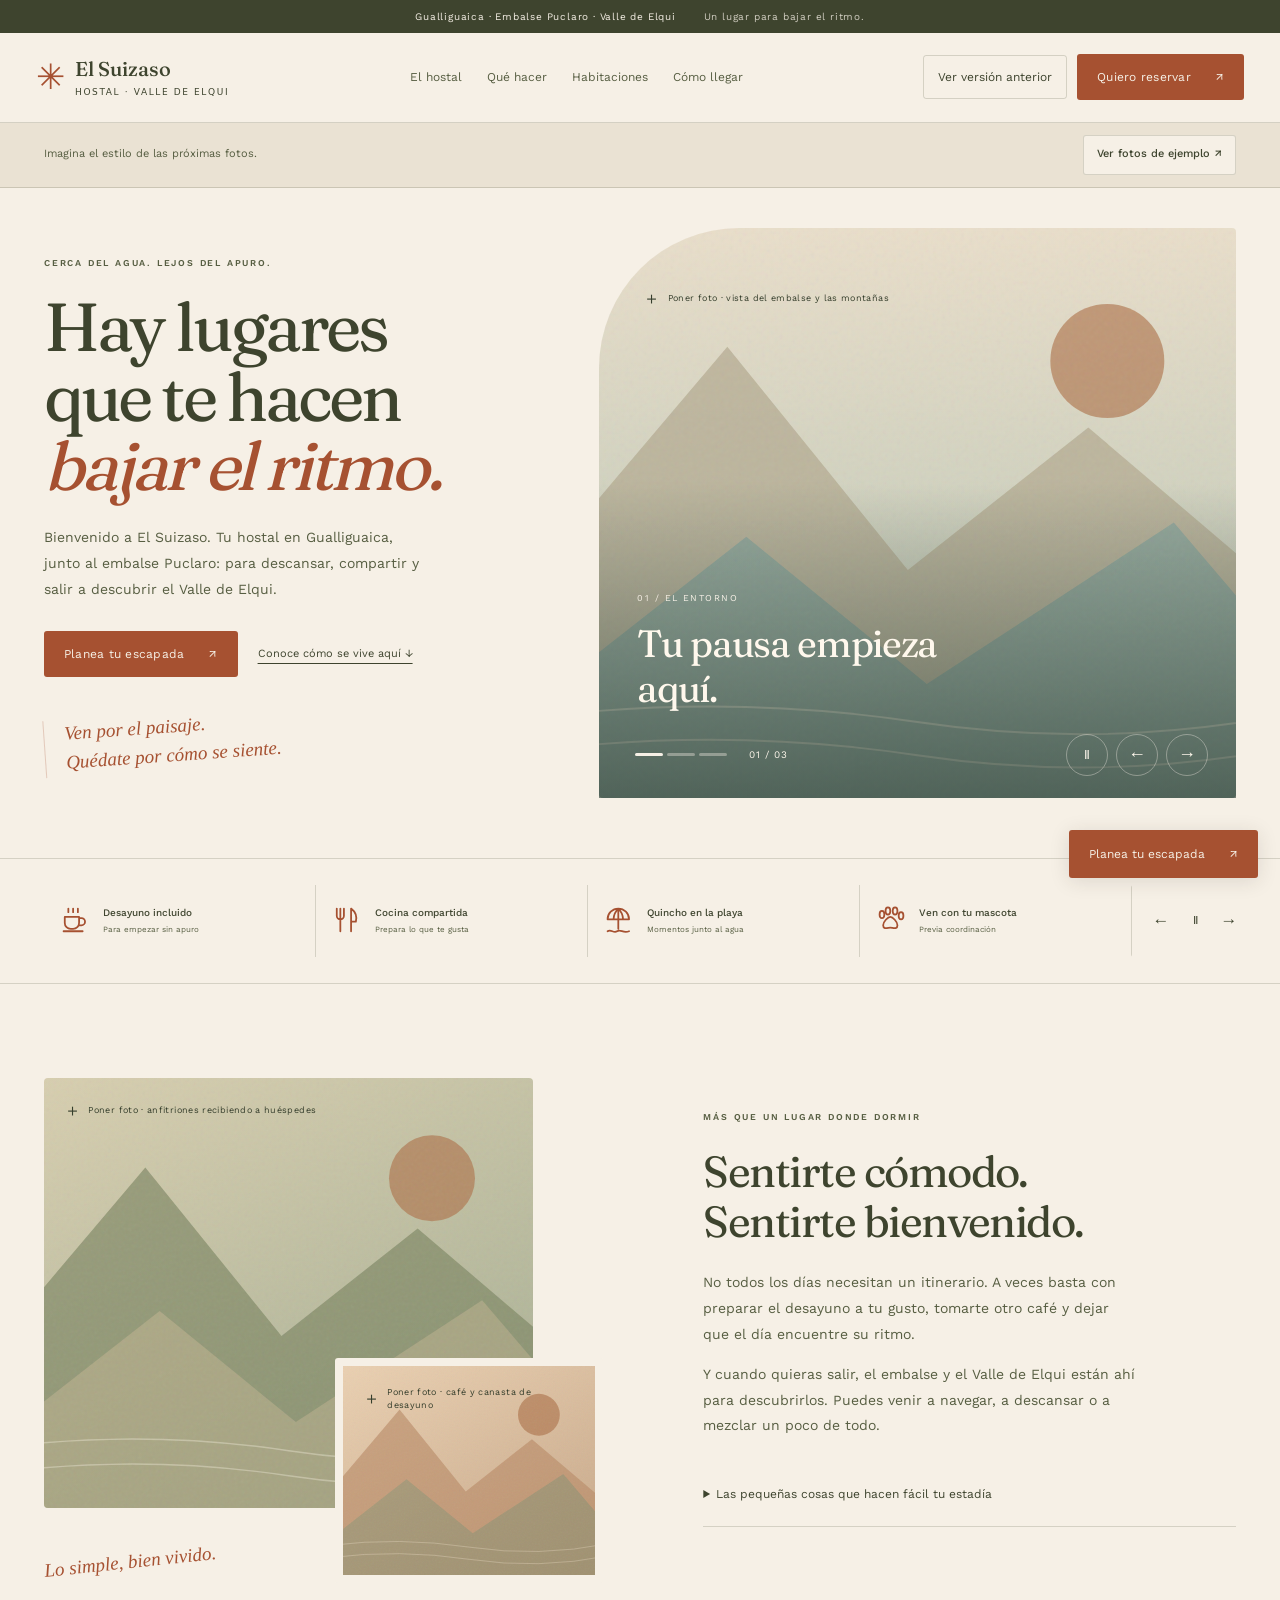
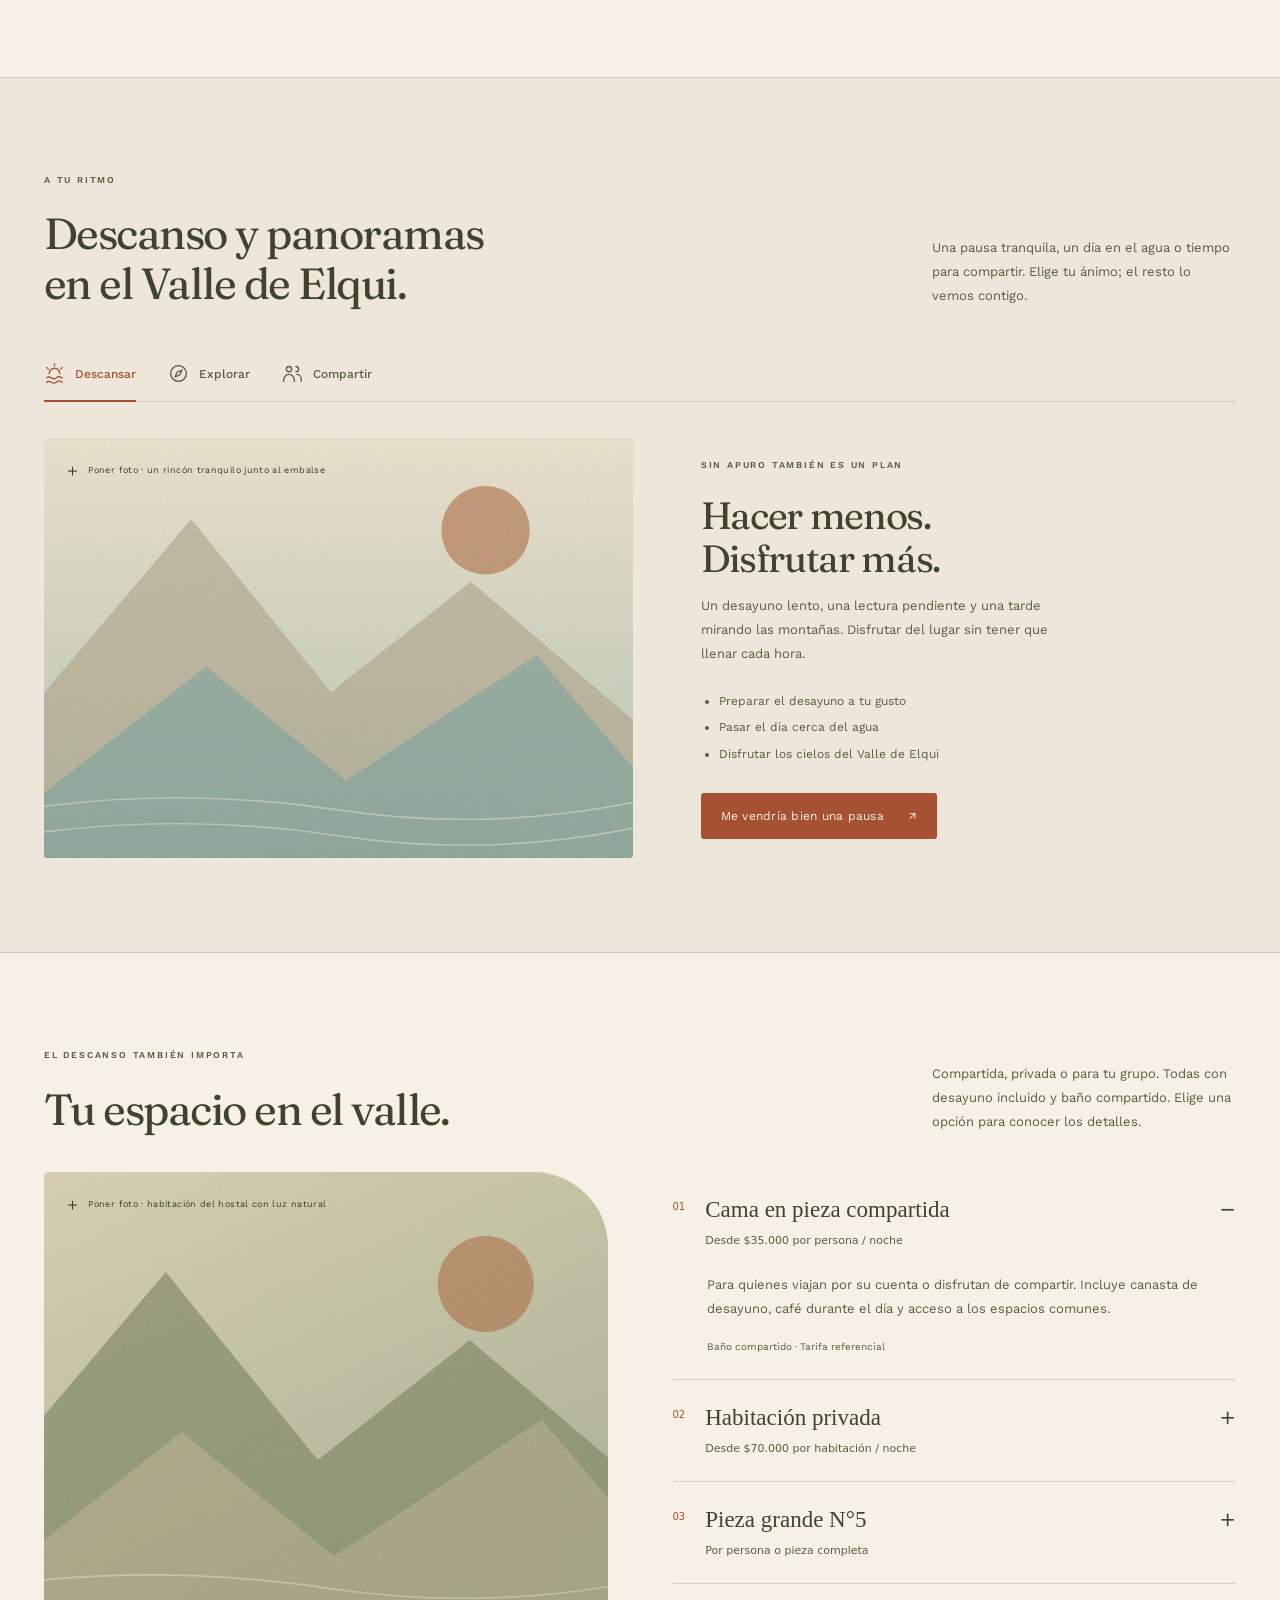
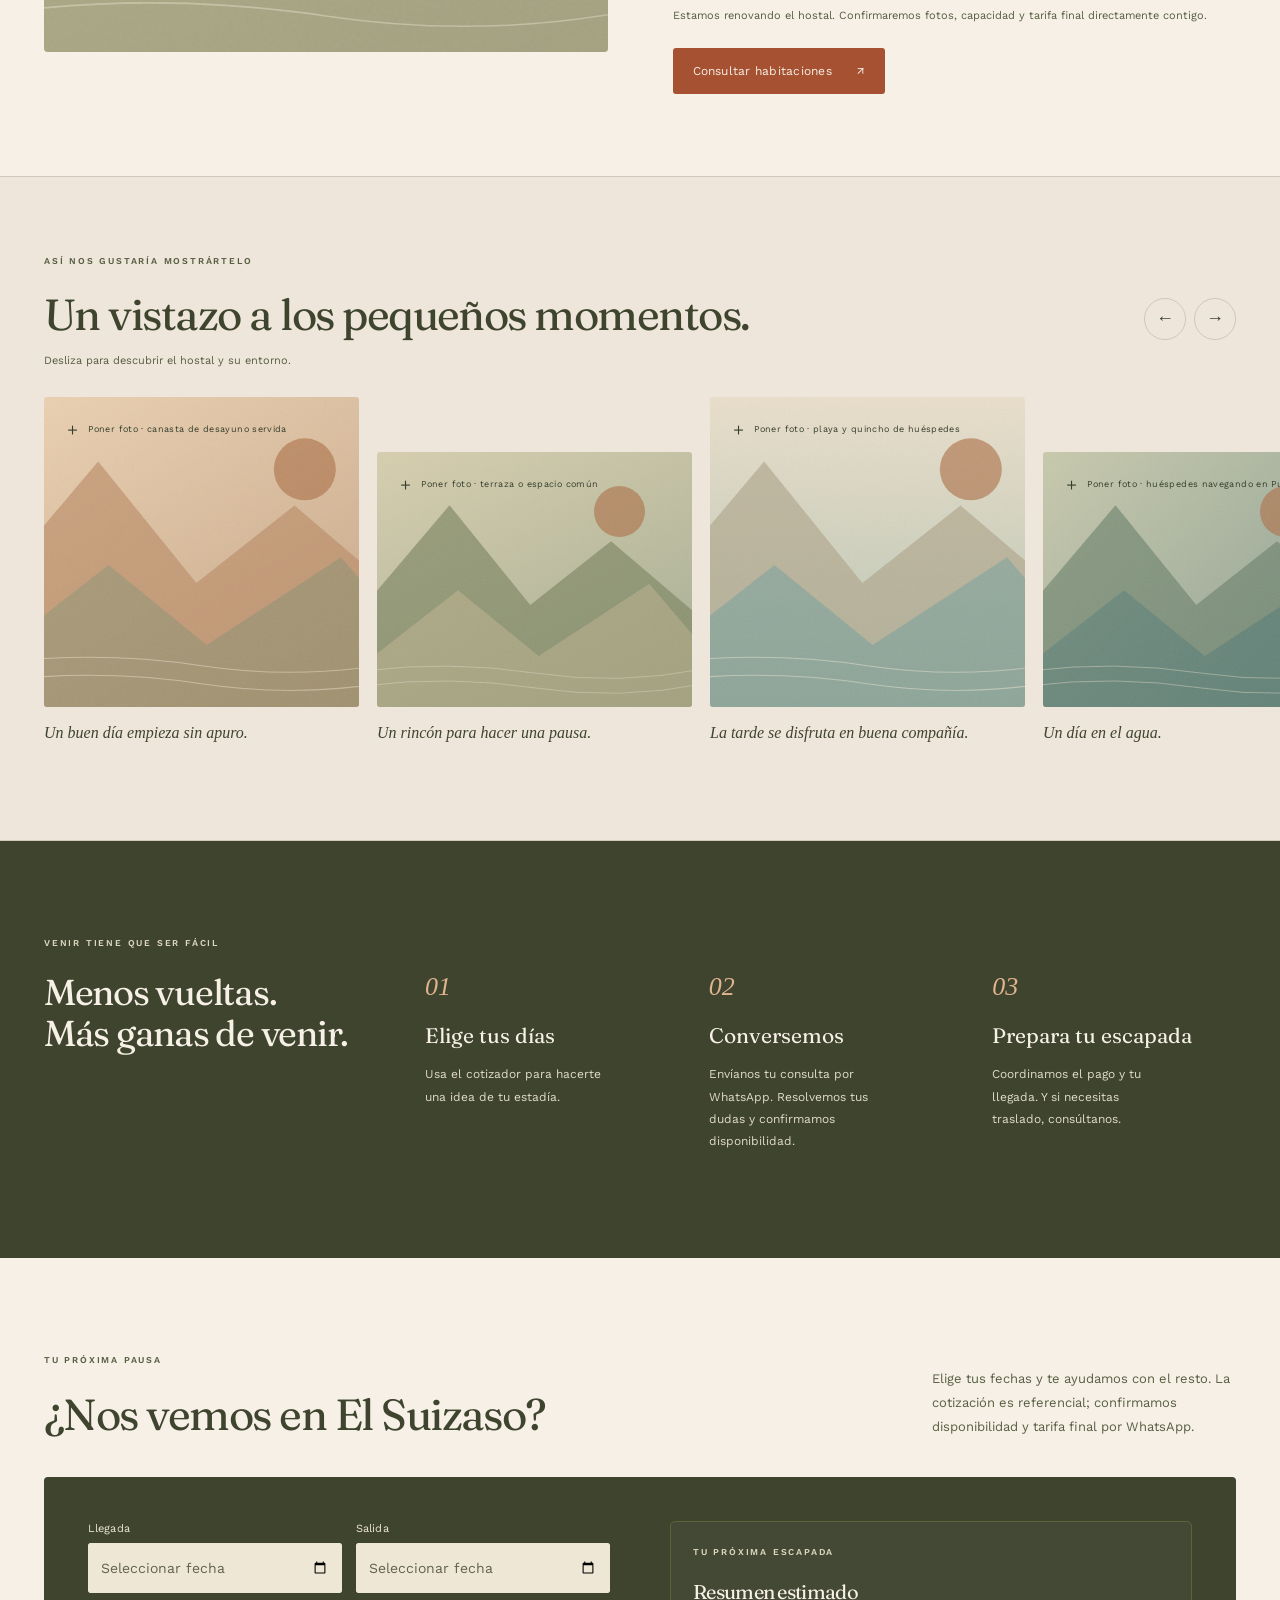
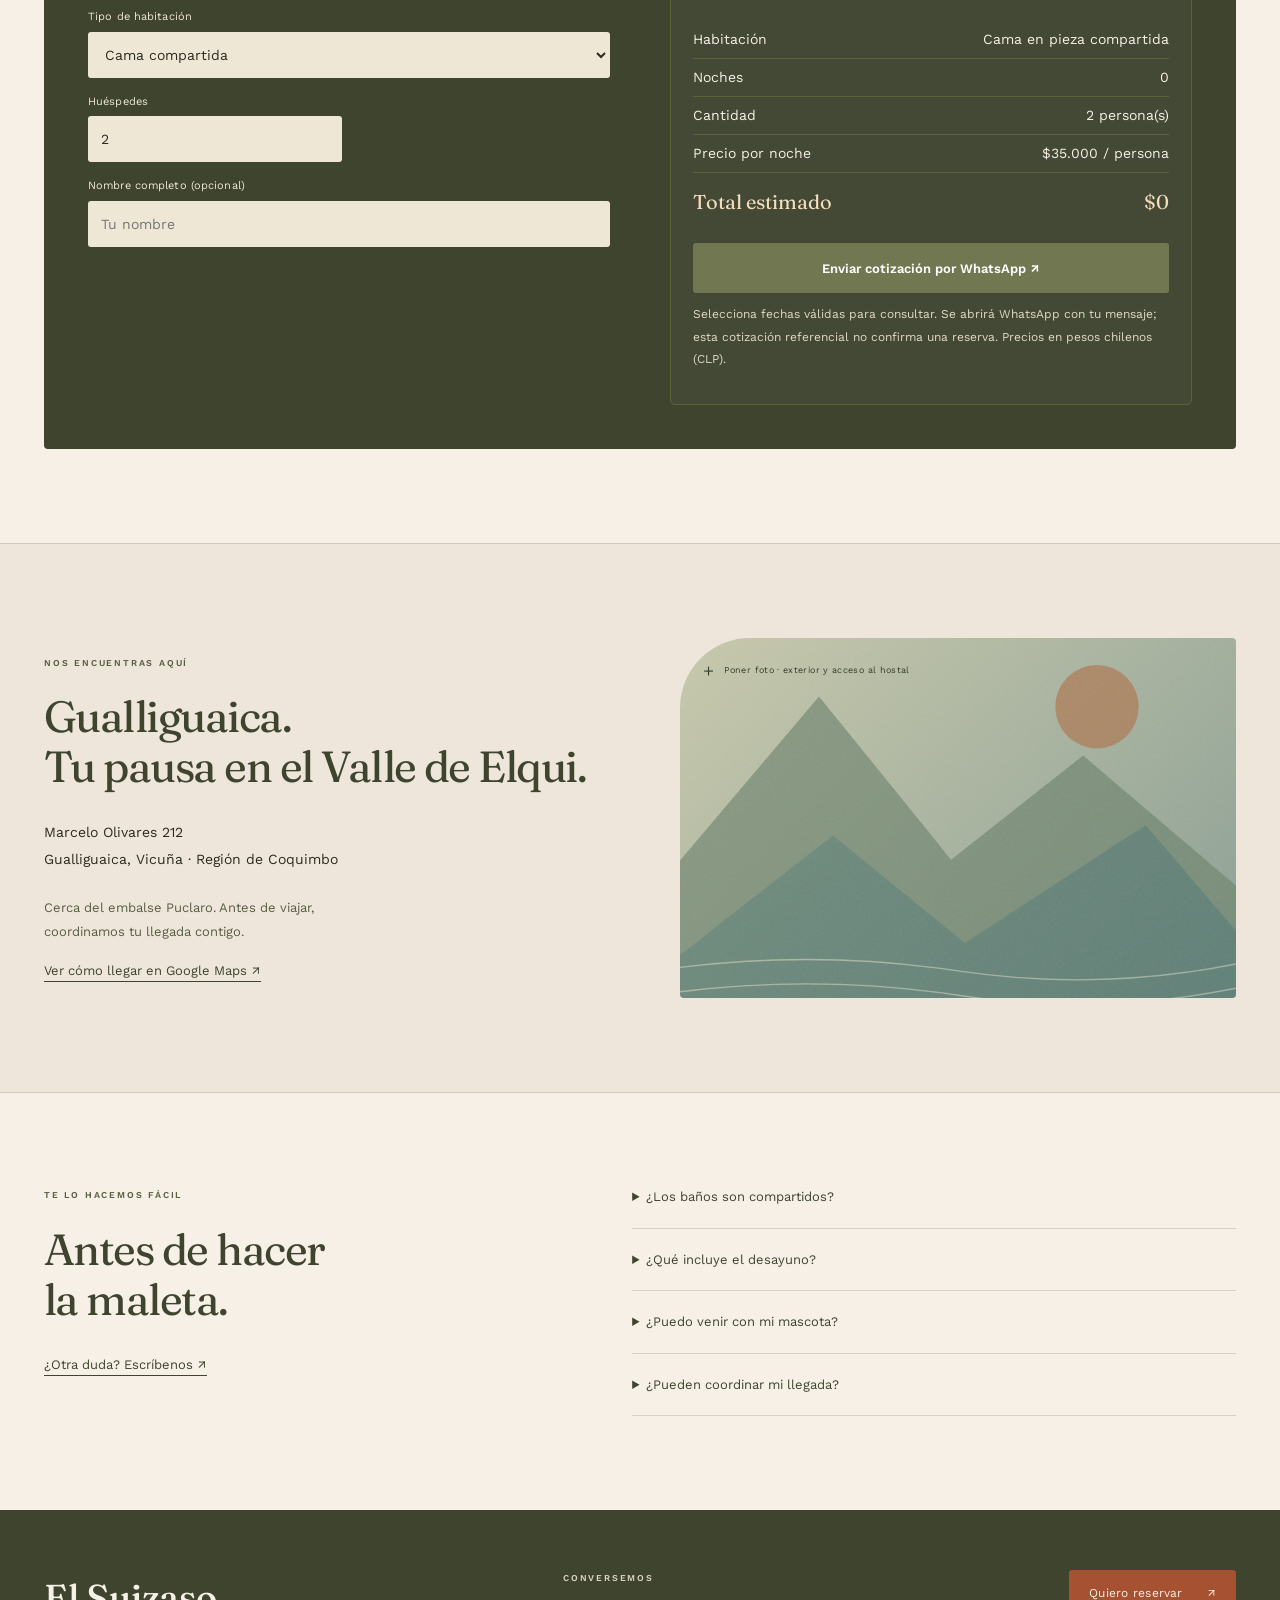
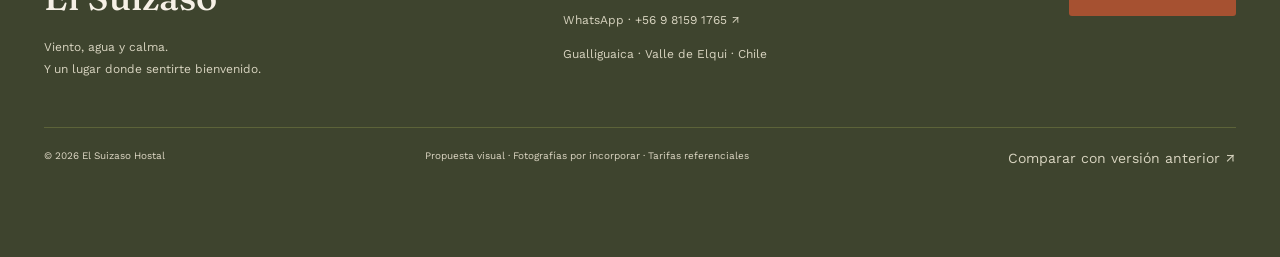
==== commit 2c82e437: "Show two mobile benefits and three activity choices with clearer natural section boundaries" ====
--- a/propuesta.html
+++ b/propuesta.html
@@ -15,12 +15,12 @@
 <link rel="preload" href="assets/fraunces-400.woff" as="font" type="font/woff" crossorigin>
 <link rel="preload" href="assets/work-sans-400.woff" as="font" type="font/woff" crossorigin>
 <link rel="stylesheet" href="assets/styles.css?v=20261108-fechas"><link rel="stylesheet" href="assets/propuesta.css?v=20261108-carruseles"><link rel="stylesheet" href="assets/referencias.css">
-<script src="assets/main.js?v=20261108-mobile" defer></script><script src="assets/propuesta.js?v=20261108-carruseles" defer></script><script src="assets/referencias.js" defer></script>
+<script src="assets/main.js?v=20261108-mobile" defer></script><script src="assets/propuesta.js?v=20261108-servicios2s" defer></script><script src="assets/referencias.js" defer></script>
 
 <script type="application/ld+json">{"@context": "https://schema.org", "@type": "Hostel", "name": "El Suizaso", "description": "Hostal en Gualliguaica, cerca del embalse Puclaro, Valle de Elqui. Habitaciones privadas y compartidas con baños compartidos y desayuno incluido.", "telephone": "+56981591765", "address": {"@type": "PostalAddress", "streetAddress": "Marcelo Olivares 212", "addressLocality": "Gualliguaica, Vicuña", "addressRegion": "Coquimbo", "addressCountry": "CL"}, "petsAllowed": true, "url": "https://el-suizaso.vercel.app/", "@id": "https://el-suizaso.vercel.app/#hostal"}</script>
 
 <!-- DOMAIN-SEO --><link rel="canonical" href="https://el-suizaso.vercel.app/propuesta"><meta property="og:url" content="https://el-suizaso.vercel.app/"><!-- /DOMAIN-SEO -->
-<link rel="stylesheet" href="assets/mobile.css?v=20261108-mobile"><script src="assets/mobile.js?v=20261108-mobile" defer></script>
+<link rel="stylesheet" href="assets/mobile.css?v=20261108-planes"><script src="assets/mobile.js?v=20261108-mobile" defer></script>
 </head><body class="proposal-page"><a class="skip-link" href="#contenido">Saltar al contenido</a>
 <div class="location-strip">Gualliguaica · Embalse Puclaro · Valle de Elqui <span>Un lugar para bajar el ritmo.</span></div>
 <header><div class="nav"><a class="brand" href="/" aria-label="El Suizaso, versión original"><span class="brand-symbol" aria-hidden="true">✳</span><span class="display">El Suizaso<small>HOSTAL · VALLE DE ELQUI</small></span></a><button class="menu-toggle" type="button" aria-expanded="false" aria-controls="menu">Menú ☰</button><nav class="navlinks" id="menu" aria-label="Navegación principal"><a href="#experiencia">El hostal</a><a href="#panoramas">Qué hacer</a><a href="#habitaciones">Habitaciones</a><a href="#ubicacion">Cómo llegar</a><a class="mobile-compare" href="/">Ver versión anterior ↗</a></nav><div class="nav-actions"><a class="proposal-link" href="/">Ver versión anterior</a><a class="nav-cta " href="#reservar">Quiero reservar <span aria-hidden="true">↗</span></a></div></div></header>
@@ -28,8 +28,8 @@
 <div class="photo-preview-bar"><div class="wrap"><span>Imagina el estilo de las próximas fotos.</span><button type="button" id="toggle-photo-examples" aria-pressed="false">Ver fotos de ejemplo <span aria-hidden="true">↗</span></button><p id="photo-example-notice" hidden>Fotos de referencia: ilustran el tono visual. No muestran El Suizaso, sus habitaciones ni el embalse Puclaro.</p></div></div><section class="p-hero"><div class="wrap p-hero-layout"><div class="p-hero-copy"><p class="eyebrow">CERCA DEL AGUA. LEJOS DEL APURO.</p><h1>Hay lugares<br>que te hacen<br><em>bajar el ritmo.</em></h1><p>Bienvenido a El Suizaso. Tu hostal en Gualliguaica, junto al embalse Puclaro: para descansar, compartir y salir a descubrir el Valle de Elqui.</p><div class="p-actions"><a class="nav-cta " href="#reservar">Planea tu escapada <span aria-hidden="true">↗</span></a><a class="text-link" href="#experiencia">Conoce cómo se vive aquí ↓</a></div><div class="hero-handnote">Ven por el paisaje.<br>Quédate por cómo se siente.</div></div>
 <div class="hero-slider" role="region" aria-roledescription="carrusel" aria-label="Un vistazo a tu estadía"><div class="slide" data-slide><div class="photo photo-lake " role="img" aria-label="Espacio para fotografía: vista del embalse y las montañas"><span class="photo-grain" aria-hidden="true"></span><svg class="photo-landscape" viewBox="0 0 800 600" preserveAspectRatio="xMidYMid slice" aria-hidden="true"><circle cx="600" cy="140" r="60"/><path class="mountain-back" d="M-50 420 200 125 390 360 580 210 850 440V650H-50Z"/><path class="mountain-front" d="M-80 560 220 325 410 480 670 310 900 580V650H-80Z"/><path class="water-line" d="M0 515Q200 490 400 520T800 510M0 550Q200 525 400 555T800 545"/></svg><span class="photo-label"><span aria-hidden="true">＋</span> Poner foto · vista del embalse y las montañas</span></div><div class="slide-caption"><span>01 / EL ENTORNO</span><h2>Tu pausa empieza aquí.</h2></div></div><div class="slide" data-slide hidden><div class="photo photo-home " role="img" aria-label="Espacio para fotografía: terraza o rincón de descanso del hostal"><span class="photo-grain" aria-hidden="true"></span><svg class="photo-landscape" viewBox="0 0 800 600" preserveAspectRatio="xMidYMid slice" aria-hidden="true"><circle cx="600" cy="140" r="60"/><path class="mountain-back" d="M-50 420 200 125 390 360 580 210 850 440V650H-50Z"/><path class="mountain-front" d="M-80 560 220 325 410 480 670 310 900 580V650H-80Z"/><path class="water-line" d="M0 515Q200 490 400 520T800 510M0 550Q200 525 400 555T800 545"/></svg><span class="photo-label"><span aria-hidden="true">＋</span> Poner foto · terraza o rincón de descanso del hostal</span></div><div class="slide-caption"><span>02 / EL HOSTAL</span><h2>Estar también es un panorama.</h2></div></div><div class="slide" data-slide hidden><div class="photo photo-warm " role="img" aria-label="Espacio para fotografía: desayuno y momentos compartidos"><span class="photo-grain" aria-hidden="true"></span><svg class="photo-landscape" viewBox="0 0 800 600" preserveAspectRatio="xMidYMid slice" aria-hidden="true"><circle cx="600" cy="140" r="60"/><path class="mountain-back" d="M-50 420 200 125 390 360 580 210 850 440V650H-50Z"/><path class="mountain-front" d="M-80 560 220 325 410 480 670 310 900 580V650H-80Z"/><path class="water-line" d="M0 515Q200 490 400 520T800 510M0 550Q200 525 400 555T800 545"/></svg><span class="photo-label"><span aria-hidden="true">＋</span> Poner foto · desayuno y momentos compartidos</span></div><div class="slide-caption"><span>03 / LOS PEQUEÑOS MOMENTOS</span><h2>Un café. Una conversación. Ningún apuro.</h2></div></div><div class="slider-controls"><div class="slider-dots" role="group" aria-label="Elegir fotografía"><button type="button" data-slide-to="0" aria-label="Ver el entorno" aria-pressed="true"></button><button type="button" data-slide-to="1" aria-label="Ver el hostal" aria-pressed="false"></button><button type="button" data-slide-to="2" aria-label="Ver los momentos" aria-pressed="false"></button></div><span class="slider-count" aria-live="off" aria-atomic="true">01 / 03</span><div class="slider-arrows"><button type="button" data-hero-play aria-label="Pausar presentación automática" aria-pressed="false">Ⅱ</button><button type="button" data-slide-prev aria-label="Fotografía anterior">←</button><button type="button" data-slide-next aria-label="Fotografía siguiente">→</button></div></div></div></div></section>
 <div class="comfort-strip" role="region" aria-roledescription="carrusel" aria-label="Pequeñas cosas para disfrutar tu estadía"><div class="wrap comfort-shell"><div class="comfort-viewport" tabindex="0" aria-label="Servicios y experiencias, desliza para ver más"><ul class="comfort-track"><li class="comfort-item"><div class="comfort-card"><svg class="comfort-icon" viewBox="0 0 26 26" fill="none" stroke="currentColor" stroke-width="1.5" stroke-linecap="round" stroke-linejoin="round" aria-hidden="true"><path d="M4 10h12v5a5 5 0 0 1-5 5H9a5 5 0 0 1-5-5zM16 11h2a3 3 0 0 1 0 6h-2M7 3v3m4-3v3m4-3v3M3 22h16"/></svg><div><strong>Desayuno incluido</strong><small>Para empezar sin apuro</small></div></div></li><li class="comfort-item"><div class="comfort-card"><svg class="comfort-icon" viewBox="0 0 26 26" fill="none" stroke="currentColor" stroke-width="1.5" stroke-linecap="round" stroke-linejoin="round" aria-hidden="true"><path d="M4 3v6a3 3 0 0 0 6 0V3M7 3v19M16 22V3c4 3 5 7 4 11h-4"/></svg><div><strong>Cocina compartida</strong><small>Prepara lo que te gusta</small></div></div></li><li class="comfort-item"><div class="comfort-card"><svg class="comfort-icon" viewBox="0 0 26 26" fill="none" stroke="currentColor" stroke-width="1.5" stroke-linecap="round" stroke-linejoin="round" aria-hidden="true"><path d="M3 12a9 9 0 0 1 18 0zM12 3v17M8 12a13 13 0 0 1 4-9 13 13 0 0 1 4 9M3 22c3-2 5 2 8 0s5 2 10 0"/></svg><div><strong>Quincho en la playa</strong><small>Momentos junto al agua</small></div></div></li><li class="comfort-item"><div class="comfort-card"><svg class="comfort-icon" viewBox="0 0 26 26" fill="none" stroke="currentColor" stroke-width="1.5" stroke-linecap="round" stroke-linejoin="round" aria-hidden="true"><ellipse cx="5" cy="8" rx="2" ry="3"/><ellipse cx="10" cy="5" rx="2" ry="3"/><ellipse cx="16" cy="5" rx="2" ry="3"/><ellipse cx="21" cy="9" rx="2" ry="3"/><path d="M6 17c0-3 4-7 6-7s6 4 6 7c0 4-4 2-6 2s-6 2-6-2z"/></svg><div><strong>Ven con tu mascota</strong><small>Previa coordinación</small></div></div></li><li class="comfort-item"><div class="comfort-card"><svg class="comfort-icon" viewBox="0 0 26 26" fill="none" stroke="currentColor" stroke-width="1.5" stroke-linecap="round" stroke-linejoin="round" aria-hidden="true"><path d="M5 9v11a2 2 0 0 0 2 2h8a2 2 0 0 0 2-2V9M17 10h2a3 3 0 0 1 3 3v2a3 3 0 0 1-3 3h-2M9 12v6m4-6v6"/><path d="M5 9a3 3 0 0 1-1-6 3 3 0 0 1 5-1 3 3 0 0 1 5 0 3 3 0 0 1 4 4 3 3 0 0 1-3 3z"/></svg><div><strong>Cerveza y buena onda</strong><small>Un momento para compartir</small></div></div></li><li class="comfort-item"><div class="comfort-card"><svg class="comfort-icon" viewBox="0 0 26 26" fill="none" stroke="currentColor" stroke-width="1.5" stroke-linecap="round" stroke-linejoin="round" aria-hidden="true"><path d="M4 4c5-2 11 0 16 5L12 19C8 12 6 8 4 4zM4 4l8 15m8-10L4 4M12 19c-1 4 4 2 3 5"/></svg><div><strong>Clases de kite</strong><small>Consulta escuelas y convenios</small></div></div></li><li class="comfort-item"><div class="comfort-card"><svg class="comfort-icon" viewBox="0 0 26 26" fill="none" stroke="currentColor" stroke-width="1.5" stroke-linecap="round" stroke-linejoin="round" aria-hidden="true"><path d="M3 17c4-4 7 4 11 0s5 0 7 0M3 22c4-4 7 4 11 0s5 0 7 0M6 12a6 6 0 0 1 12 0M12 1v2M3 5l2 2m14 0 2-2"/></svg><div><strong>Tiempo para descansar</strong><small>Aquí se vale bajar el ritmo</small></div></div></li><li class="comfort-item"><a class="comfort-card" href="#panoramas"><svg class="comfort-icon" viewBox="0 0 26 26" fill="none" stroke="currentColor" stroke-width="1.5" stroke-linecap="round" stroke-linejoin="round" aria-hidden="true"><path d="M12 3v18M3 12h18M5.6 5.6l12.8 12.8M5.6 18.4 18.4 5.6"/></svg><div><strong>Y mucho más</strong><small>Descubre los panoramas</small></div></a></li></ul></div><div class="comfort-controls" role="group" aria-label="Controles de servicios"><button type="button" data-comfort-prev aria-label="Servicios anteriores">←</button><button type="button" data-comfort-play aria-label="Pausar movimiento automático de servicios" aria-pressed="false">Ⅱ</button><button type="button" data-comfort-next aria-label="Más servicios">→</button></div></div></div>
-<section id="experiencia" class="experience"><div class="wrap story-layout"><div class="story-photos"><div class="photo photo-home story-main" role="img" aria-label="Espacio para fotografía: anfitriones recibiendo a huéspedes"><span class="photo-grain" aria-hidden="true"></span><svg class="photo-landscape" viewBox="0 0 800 600" preserveAspectRatio="xMidYMid slice" aria-hidden="true"><circle cx="600" cy="140" r="60"/><path class="mountain-back" d="M-50 420 200 125 390 360 580 210 850 440V650H-50Z"/><path class="mountain-front" d="M-80 560 220 325 410 480 670 310 900 580V650H-80Z"/><path class="water-line" d="M0 515Q200 490 400 520T800 510M0 550Q200 525 400 555T800 545"/></svg><span class="photo-label"><span aria-hidden="true">＋</span> Poner foto · anfitriones recibiendo a huéspedes</span></div><div class="photo photo-warm story-detail" role="img" aria-label="Espacio para fotografía: café y canasta de desayuno"><span class="photo-grain" aria-hidden="true"></span><svg class="photo-landscape" viewBox="0 0 800 600" preserveAspectRatio="xMidYMid slice" aria-hidden="true"><circle cx="600" cy="140" r="60"/><path class="mountain-back" d="M-50 420 200 125 390 360 580 210 850 440V650H-50Z"/><path class="mountain-front" d="M-80 560 220 325 410 480 670 310 900 580V650H-80Z"/><path class="water-line" d="M0 515Q200 490 400 520T800 510M0 550Q200 525 400 555T800 545"/></svg><span class="photo-label"><span aria-hidden="true">＋</span> Poner foto · café y canasta de desayuno</span></div><span class="photo-note">Lo simple, bien vivido.</span></div><div class="story-copy"><p class="eyebrow">MÁS QUE UN LUGAR DONDE DORMIR</p><h2>Sentirte cómodo.<br>Sentirte bienvenido.</h2><p>No todos los días necesitan un itinerario. A veces basta con preparar el desayuno a tu gusto, tomarte otro café y dejar que el día encuentre su ritmo.</p><p>Y cuando quieras salir, el embalse y el Valle de Elqui están ahí para descubrirlos. Puedes venir a navegar, a descansar o a mezclar un poco de todo.</p><details class="story-details"><summary>Las pequeñas cosas que hacen fácil tu estadía</summary><p>Desayuno en canasta, café durante el día, cocina compartida y acceso a refrigerador. Además, podemos coordinar tu llegada, el traslado desde el aeropuerto y horarios de entrada y salida según disponibilidad.</p></details><a class="text-link" href="#panoramas">Encuentra tu manera de disfrutar ↓</a></div></div></section>
-<section id="panoramas" class="plans"><div class="wrap"><div class="p-section-head"><div><p class="eyebrow">UN DESTINO, MUCHAS FORMAS DE VIVIRLO</p><h2>¿Qué te pide el cuerpo?</h2></div><p>Una pausa tranquila, un día en el agua o tiempo para compartir. Elige tu ánimo; el resto lo vemos contigo.</p></div><div class="plan-tabs" role="tablist" aria-label="Ideas para tu estadía"><button role="tab" id="tab-calma" aria-selected="true" aria-controls="panel-calma" tabindex="0" type="button">01 · Bajar el ritmo</button><button role="tab" id="tab-agua" aria-selected="false" aria-controls="panel-agua" tabindex="-1" type="button">02 · Salir a explorar</button><button role="tab" id="tab-juntos" aria-selected="false" aria-controls="panel-juntos" tabindex="-1" type="button">03 · Venir acompañados</button></div>
+<section id="experiencia" class="experience"><div class="wrap story-layout"><div class="story-photos"><div class="photo photo-home story-main" role="img" aria-label="Espacio para fotografía: anfitriones recibiendo a huéspedes"><span class="photo-grain" aria-hidden="true"></span><svg class="photo-landscape" viewBox="0 0 800 600" preserveAspectRatio="xMidYMid slice" aria-hidden="true"><circle cx="600" cy="140" r="60"/><path class="mountain-back" d="M-50 420 200 125 390 360 580 210 850 440V650H-50Z"/><path class="mountain-front" d="M-80 560 220 325 410 480 670 310 900 580V650H-80Z"/><path class="water-line" d="M0 515Q200 490 400 520T800 510M0 550Q200 525 400 555T800 545"/></svg><span class="photo-label"><span aria-hidden="true">＋</span> Poner foto · anfitriones recibiendo a huéspedes</span></div><div class="photo photo-warm story-detail" role="img" aria-label="Espacio para fotografía: café y canasta de desayuno"><span class="photo-grain" aria-hidden="true"></span><svg class="photo-landscape" viewBox="0 0 800 600" preserveAspectRatio="xMidYMid slice" aria-hidden="true"><circle cx="600" cy="140" r="60"/><path class="mountain-back" d="M-50 420 200 125 390 360 580 210 850 440V650H-50Z"/><path class="mountain-front" d="M-80 560 220 325 410 480 670 310 900 580V650H-80Z"/><path class="water-line" d="M0 515Q200 490 400 520T800 510M0 550Q200 525 400 555T800 545"/></svg><span class="photo-label"><span aria-hidden="true">＋</span> Poner foto · café y canasta de desayuno</span></div><span class="photo-note">Lo simple, bien vivido.</span></div><div class="story-copy"><p class="eyebrow">MÁS QUE UN LUGAR DONDE DORMIR</p><h2>Sentirte cómodo.<br>Sentirte bienvenido.</h2><p>No todos los días necesitan un itinerario. A veces basta con preparar el desayuno a tu gusto, tomarte otro café y dejar que el día encuentre su ritmo.</p><p>Y cuando quieras salir, el embalse y el Valle de Elqui están ahí para descubrirlos. Puedes venir a navegar, a descansar o a mezclar un poco de todo.</p><details class="story-details"><summary>Las pequeñas cosas que hacen fácil tu estadía</summary><p>Desayuno en canasta, café durante el día, cocina compartida y acceso a refrigerador. Además, podemos coordinar tu llegada, el traslado desde el aeropuerto y horarios de entrada y salida según disponibilidad.</p></details></div></div></section>
+<section id="panoramas" class="plans"><div class="wrap"><div class="p-section-head"><div><p class="eyebrow">A TU RITMO</p><h2>Descanso y panoramas<br>en el Valle de Elqui.</h2></div><p>Una pausa tranquila, un día en el agua o tiempo para compartir. Elige tu ánimo; el resto lo vemos contigo.</p></div><div class="plan-tabs" role="tablist" aria-label="Ideas para tu estadía"><button role="tab" id="tab-calma" aria-selected="true" aria-controls="panel-calma" tabindex="0" type="button"><svg class="plan-tab-icon" viewBox="0 0 24 24" fill="none" stroke="currentColor" stroke-width="1.5" stroke-linecap="round" stroke-linejoin="round" aria-hidden="true"><path d="M3 17c4-4 7 4 11 0s5 0 7 0M3 22c4-4 7 4 11 0s5 0 7 0M6 12a6 6 0 0 1 12 0M12 1v2M3 5l2 2m14 0 2-2"/></svg><span>Descansar</span></button><button role="tab" id="tab-agua" aria-selected="false" aria-controls="panel-agua" tabindex="-1" type="button"><svg class="plan-tab-icon" viewBox="0 0 24 24" fill="none" stroke="currentColor" stroke-width="1.5" stroke-linecap="round" stroke-linejoin="round" aria-hidden="true"><circle cx="12" cy="12" r="9"/><path d="m16 8-2.5 5.5L8 16l2.5-5.5z"/></svg><span>Explorar</span></button><button role="tab" id="tab-juntos" aria-selected="false" aria-controls="panel-juntos" tabindex="-1" type="button"><svg class="plan-tab-icon" viewBox="0 0 24 24" fill="none" stroke="currentColor" stroke-width="1.5" stroke-linecap="round" stroke-linejoin="round" aria-hidden="true"><circle cx="8" cy="7" r="3"/><path d="M2 21v-2a6 6 0 0 1 12 0v2M16 4a3 3 0 0 1 0 6M17 13a5 5 0 0 1 5 5v3"/></svg><span>Compartir</span></button></div>
 <div class="plan-panel" id="panel-calma" role="tabpanel" aria-labelledby="tab-calma" tabindex="0"><div class="photo photo-lake " role="img" aria-label="Espacio para fotografía: un rincón tranquilo junto al embalse"><span class="photo-grain" aria-hidden="true"></span><svg class="photo-landscape" viewBox="0 0 800 600" preserveAspectRatio="xMidYMid slice" aria-hidden="true"><circle cx="600" cy="140" r="60"/><path class="mountain-back" d="M-50 420 200 125 390 360 580 210 850 440V650H-50Z"/><path class="mountain-front" d="M-80 560 220 325 410 480 670 310 900 580V650H-80Z"/><path class="water-line" d="M0 515Q200 490 400 520T800 510M0 550Q200 525 400 555T800 545"/></svg><span class="photo-label"><span aria-hidden="true">＋</span> Poner foto · un rincón tranquilo junto al embalse</span></div><div class="plan-copy"><p class="eyebrow">SIN APURO TAMBIÉN ES UN PLAN</p><h3>Hacer menos.<br>Disfrutar más.</h3><p>Un desayuno lento, una lectura pendiente y una tarde mirando las montañas. Disfrutar del lugar sin tener que llenar cada hora.</p><ul><li>Preparar el desayuno a tu gusto</li><li>Pasar el día cerca del agua</li><li>Disfrutar los cielos del Valle de Elqui</li></ul><a class="nav-cta " href="#reservar">Me vendría bien una pausa <span aria-hidden="true">↗</span></a></div></div>
 <div class="plan-panel" id="panel-agua" role="tabpanel" aria-labelledby="tab-agua" tabindex="0" hidden><div class="photo photo-olive " role="img" aria-label="Espacio para fotografía: kitesurf y actividades en el embalse Puclaro"><span class="photo-grain" aria-hidden="true"></span><svg class="photo-landscape" viewBox="0 0 800 600" preserveAspectRatio="xMidYMid slice" aria-hidden="true"><circle cx="600" cy="140" r="60"/><path class="mountain-back" d="M-50 420 200 125 390 360 580 210 850 440V650H-50Z"/><path class="mountain-front" d="M-80 560 220 325 410 480 670 310 900 580V650H-80Z"/><path class="water-line" d="M0 515Q200 490 400 520T800 510M0 550Q200 525 400 555T800 545"/></svg><span class="photo-label"><span aria-hidden="true">＋</span> Poner foto · kitesurf y actividades en el embalse Puclaro</span></div><div class="plan-copy"><p class="eyebrow">PARA LOS DÍAS CON GANAS DE MÁS</p><h3>Un poco de viento.<br>Muchas ganas de salir.</h3><p>Puclaro es uno de los spots de kitesurf conocidos de Chile. Consulta por escuelas de la zona, clases y convenios para huéspedes, o pregunta por ideas para recorrer el valle.</p><ul><li>Kitesurf en el embalse Puclaro</li><li>Consultar opciones para conocer el Valle de Elqui</li><li>Guardado de equipos, con condiciones por confirmar</li></ul><a class="nav-cta " href="#reservar">Planear mi estadía <span aria-hidden="true">↗</span></a></div></div>
 <div class="plan-panel" id="panel-juntos" role="tabpanel" aria-labelledby="tab-juntos" tabindex="0" hidden><div class="photo photo-warm " role="img" aria-label="Espacio para fotografía: amigos compartiendo en el quincho"><span class="photo-grain" aria-hidden="true"></span><svg class="photo-landscape" viewBox="0 0 800 600" preserveAspectRatio="xMidYMid slice" aria-hidden="true"><circle cx="600" cy="140" r="60"/><path class="mountain-back" d="M-50 420 200 125 390 360 580 210 850 440V650H-50Z"/><path class="mountain-front" d="M-80 560 220 325 410 480 670 310 900 580V650H-80Z"/><path class="water-line" d="M0 515Q200 490 400 520T800 510M0 550Q200 525 400 555T800 545"/></svg><span class="photo-label"><span aria-hidden="true">＋</span> Poner foto · amigos compartiendo en el quincho</span></div><div class="plan-copy"><p class="eyebrow">LOS BUENOS MOMENTOS SE COMPARTEN</p><h3>Ven con los tuyos.<br>Haz espacio para estar.</h3><p>Una escapada con amigos, un viaje en grupo o unos días con tu mascota. Cuéntanos cómo vienes y coordinamos la opción de habitación que te acomode.</p><ul><li>Quincho en la playa para huéspedes</li><li>Habitaciones privadas y pieza grande</li><li>Mascotas, previa coordinación de condiciones</li></ul><a class="nav-cta " href="#reservar">Organizar nuestra escapada <span aria-hidden="true">↗</span></a></div></div></div></section>
--- a/assets/mobile.css
+++ b/assets/mobile.css
@@ -119,3 +119,16 @@
 @media(max-width:480px){.field-row{grid-template-columns:minmax(0,1fr);gap:0}.nav,.proposal-page .nav{padding:10px 20px;min-height:68px}.plan-copy h3{font-size:32px}.summary-row.total,.p-booking .summary-row.total{font-size:19px}.photo-note{font-size:16px!important}}
 @media(max-width:350px){.wrap,.proposal-page .wrap{padding-left:16px;padding-right:16px}.nav,.proposal-page .nav{padding-left:16px;padding-right:16px}.brand,.proposal-page .brand{font-size:22px}.brand small,.proposal-page .brand small{font-size:7px}.p-hero h1{font-size:41px}.booking-panel,.p-booking .booking-panel{padding:20px 14px}.summary,.p-booking .summary{padding:20px 12px}.summary-row,.p-booking .summary-row{font-size:12px}.slide-caption h2{font-size:27px}.slide-caption{left:20px;right:20px}.comfort-strip .comfort-shell{padding-left:16px;padding-right:16px}}
 @media(max-width:760px){html{scroll-padding-top:0}.slider-dots{display:none}.slider-count{display:block;font-size:12px;letter-spacing:.08em}.slider-controls{left:20px;right:20px}.photo-grain{display:none}}
+
+/* Two benefits and all three activity choices visible together on phones. */
+.plan-tab-icon{width:21px;height:21px;flex:0 0 21px}.plan-tabs button{display:flex;align-items:center;gap:10px}
+.proposal-page .plans,.proposal-page .moments,.proposal-page .p-location{border-top:1px solid var(--line);border-bottom:1px solid var(--line);background:#eee6da}.proposal-page .moments{padding-top:76px!important;padding-bottom:76px}.proposal-page .p-rooms{padding-bottom:82px}
+@media(max-width:760px){
+ .comfort-item{flex-basis:50%}.comfort-card{flex-direction:column;align-items:center;justify-content:flex-start;text-align:center;gap:10px;padding:8px 10px;min-height:146px;border-right:1px solid var(--line)}.comfort-icon{width:30px;height:30px;flex-basis:30px}.comfort-card strong{font-size:13px;line-height:1.5;text-wrap:balance}.comfort-card small{font-size:11px;line-height:1.6;margin-top:5px;text-wrap:balance}.comfort-card>div{width:100%;min-width:0}.comfort-controls{margin-top:8px}
+ .plan-tabs{display:grid;grid-template-columns:repeat(3,minmax(0,1fr));gap:8px;overflow:visible;padding:0;border:0;margin-bottom:28px;scroll-snap-type:none}
+ .plan-tabs button{display:flex;flex-direction:column;align-items:center;justify-content:center;gap:9px;min-width:0;max-width:100%;min-height:92px;padding:14px 6px;font-size:12px;line-height:1.4;white-space:normal;text-align:center;border:1px solid var(--line);border-radius:5px;background:var(--cream);color:var(--olive);transition:background .2s,color .2s,border-color .2s}
+ .plan-tab-icon{width:25px;height:25px;flex-basis:25px;color:var(--terracotta)}
+ .plan-tabs button[aria-selected=true]{background:var(--olive);border-color:var(--olive);color:var(--cream)}.plan-tabs button[aria-selected=true] .plan-tab-icon{color:#eac4a2}
+ .proposal-page .plans,.proposal-page .p-rooms,.proposal-page .p-location,.proposal-page .p-faq{padding-top:56px;padding-bottom:56px}.proposal-page .moments{padding-top:56px!important;padding-bottom:56px}.proposal-page .experience{padding-bottom:56px}
+ .plans .p-section-head h2{font-size:clamp(29px,8vw,36px)}
+}
